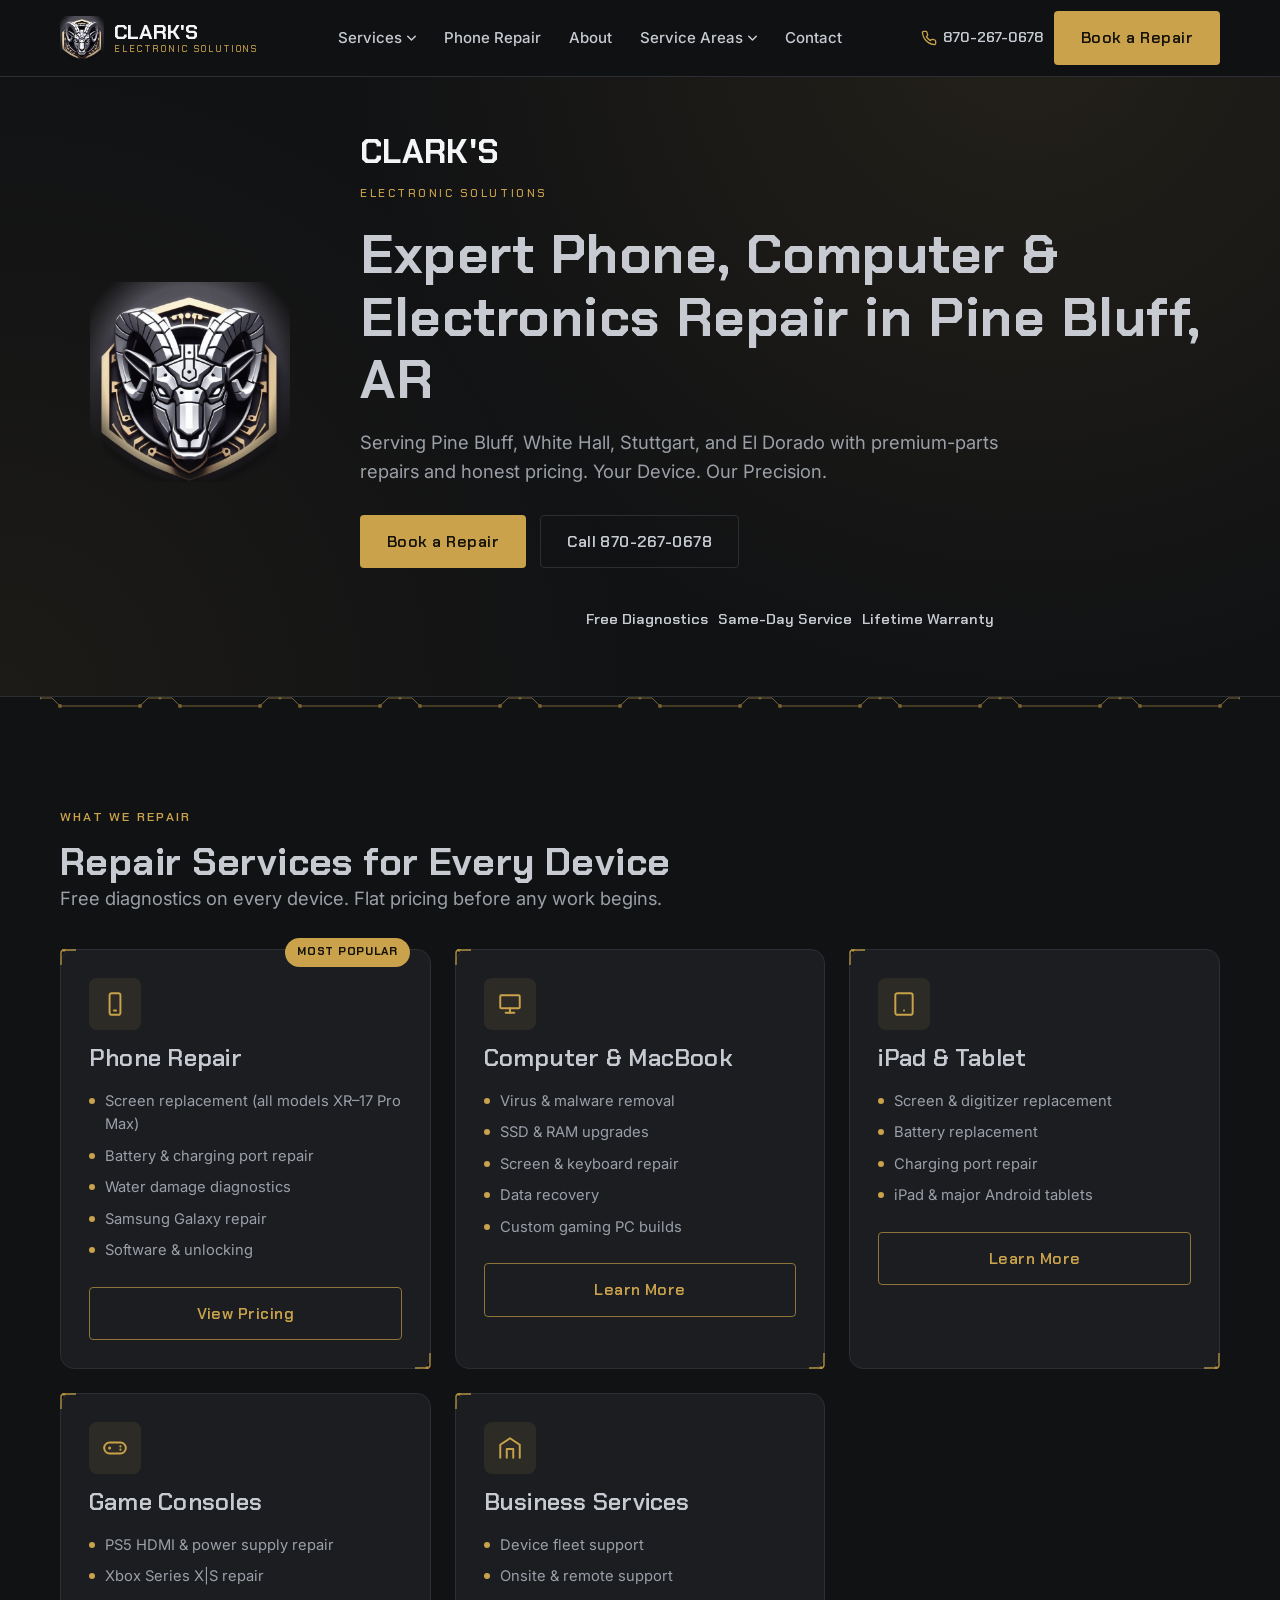
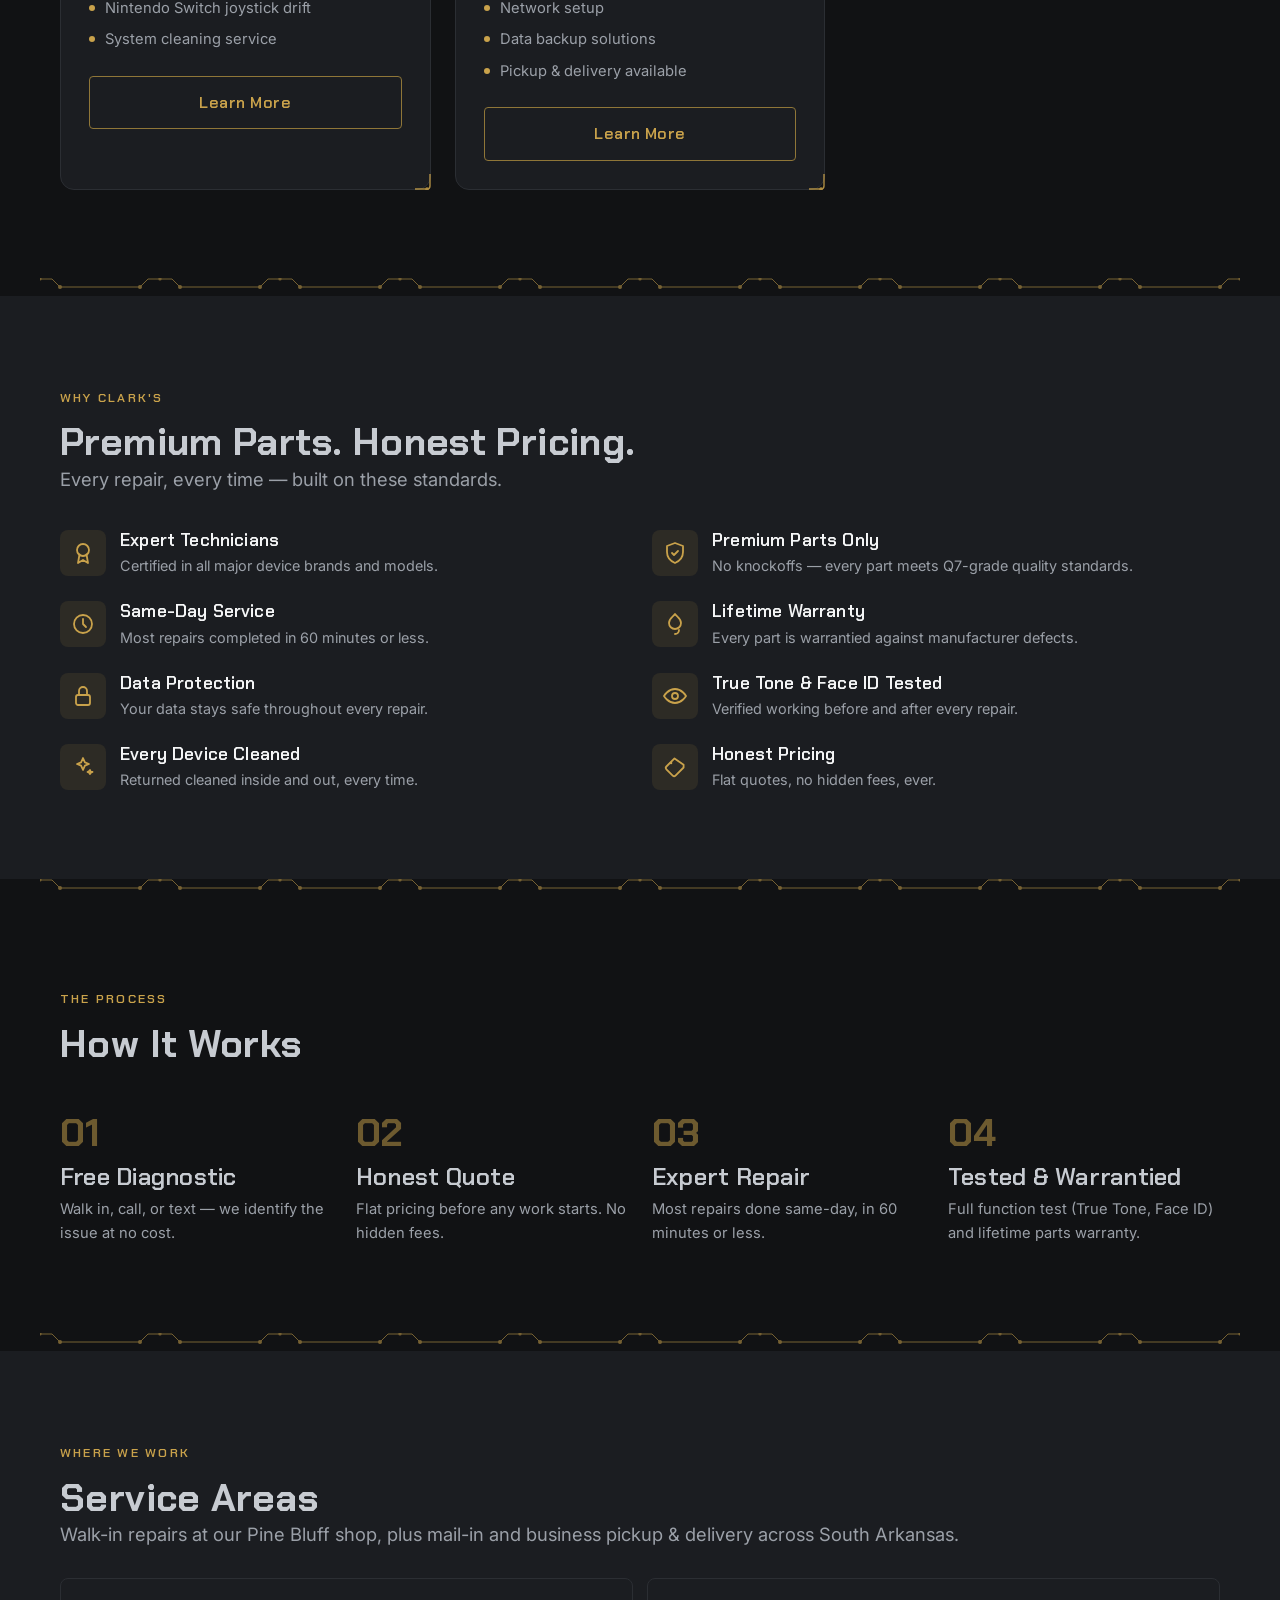
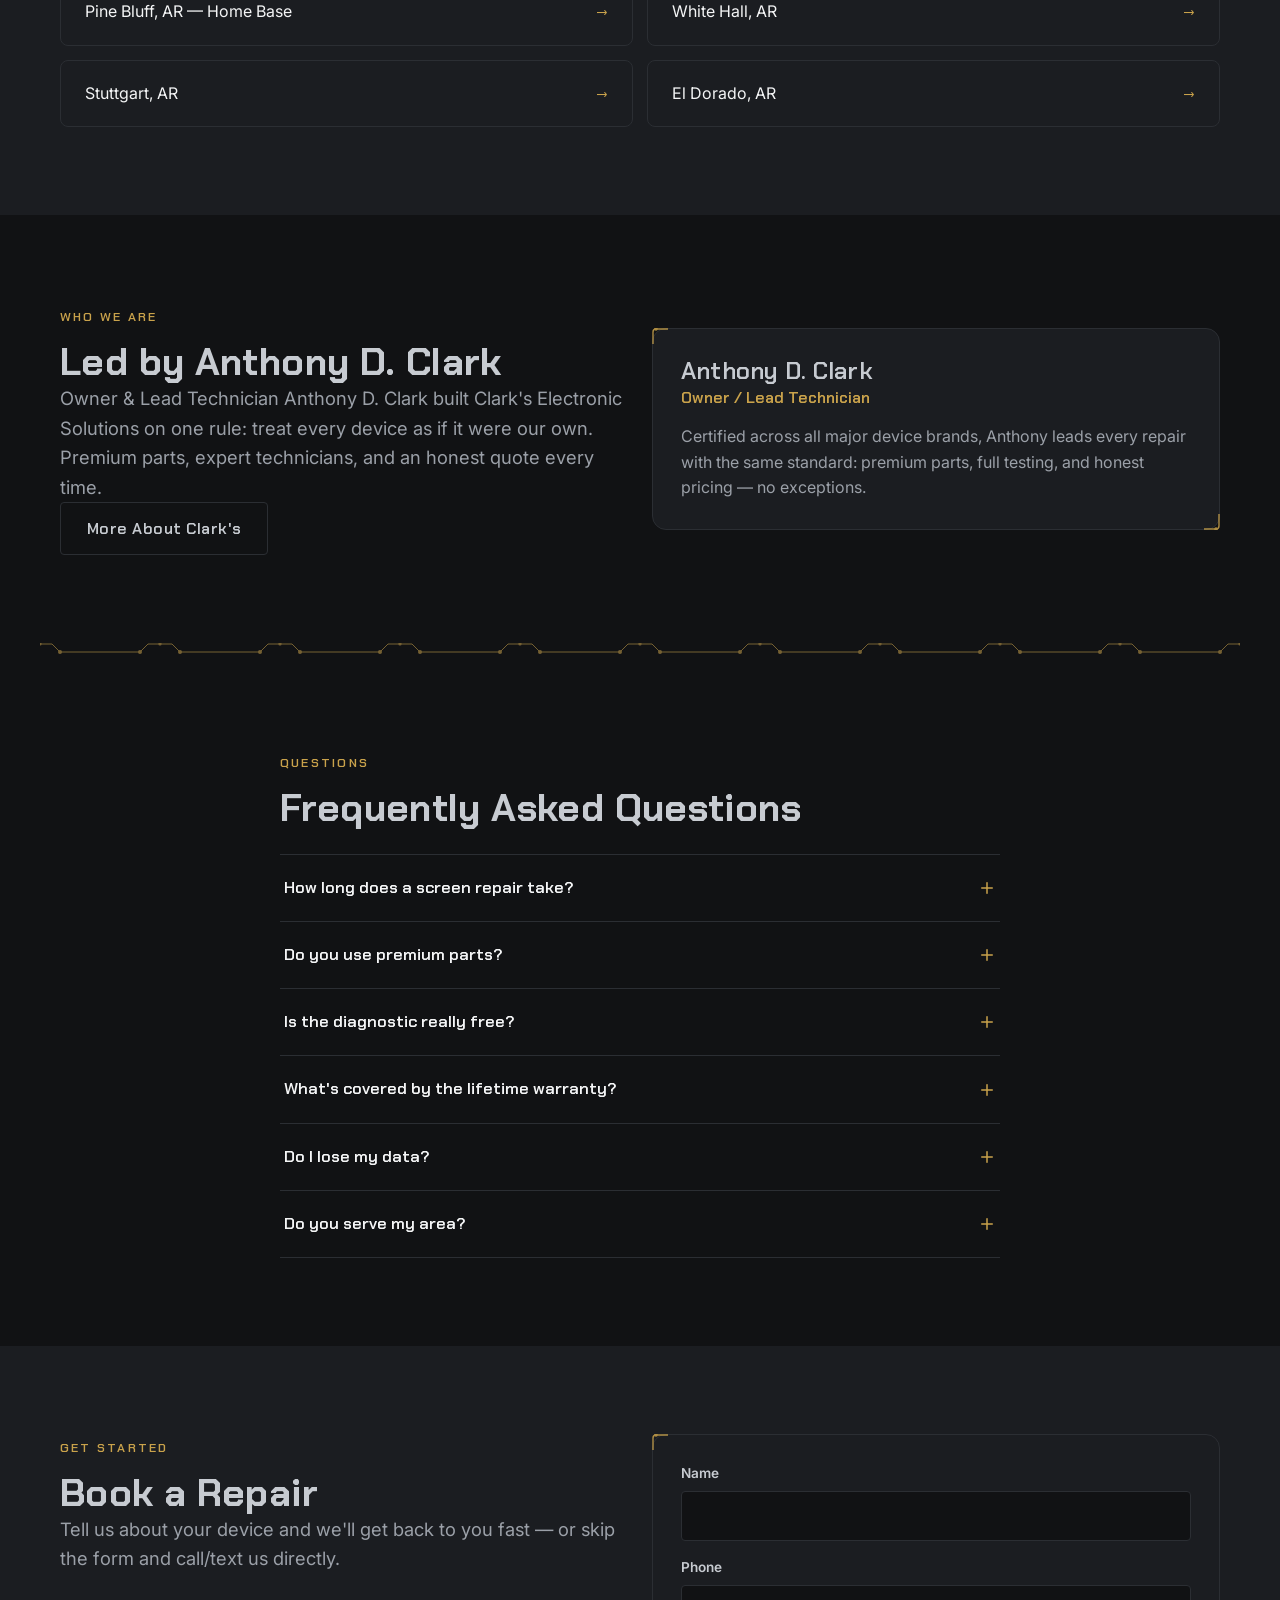
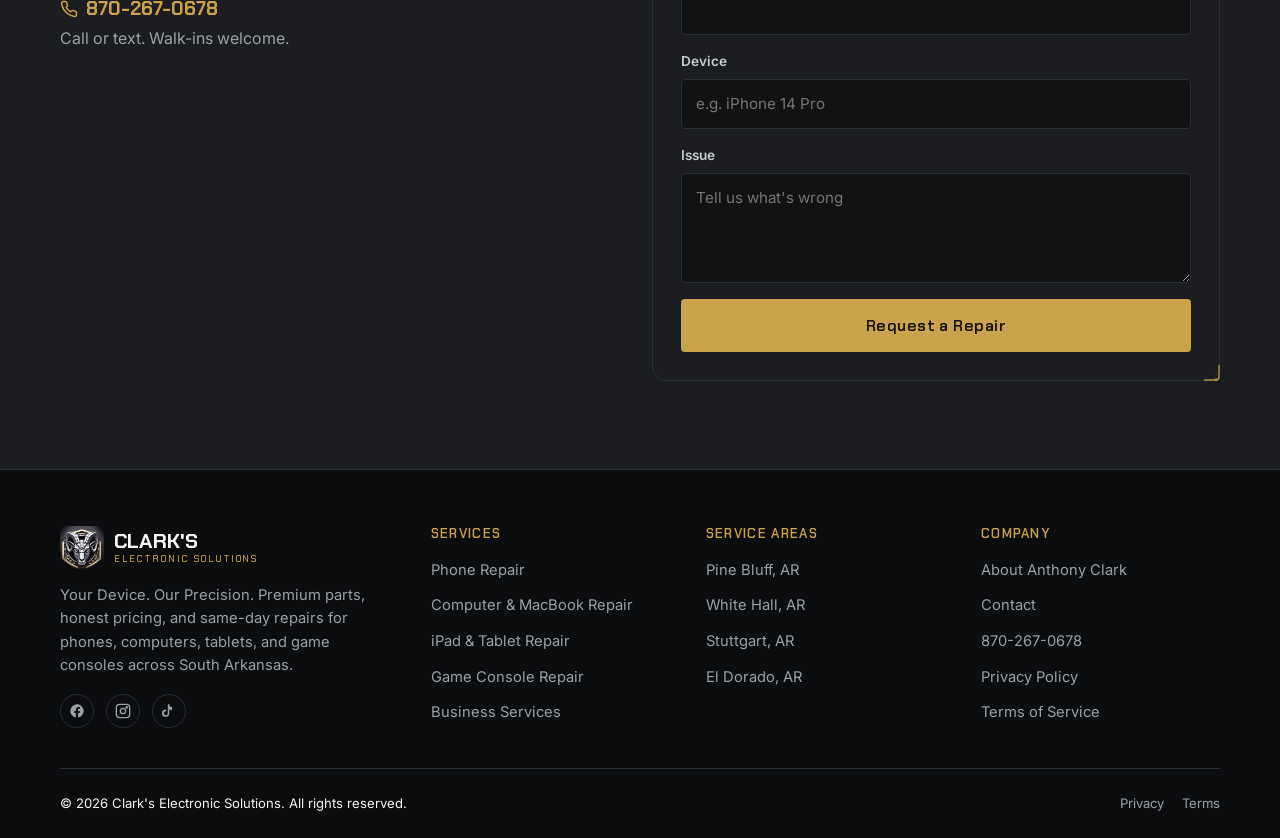
==== index.html @ 3342130b "Add files via upload initial deployment" ====
<!DOCTYPE html>
<html lang="en">
<head>
<meta charset="UTF-8">
<meta name="viewport" content="width=device-width, initial-scale=1.0">
<title>Phone, Computer & Electronics Repair in Pine Bluff, AR | Clark's Electronic Solutions</title>
<meta name="description" content="Expert phone, computer, tablet, and game console repair in Pine Bluff, AR. Free diagnostics, premium parts, lifetime warranty, most repairs done same-day. Call 870-267-0678.">
<link rel="canonical" href="https://clarkselectronicsolutions.com/">
<meta property="og:type" content="website">
<meta property="og:title" content="Phone, Computer & Electronics Repair in Pine Bluff, AR | Clark's Electronic Solutions">
<meta property="og:description" content="Free diagnostics, premium parts, lifetime warranty, most repairs done same-day. Serving Pine Bluff, White Hall, Stuttgart & El Dorado, AR.">
<meta property="og:url" content="https://clarkselectronicsolutions.com/">
<meta property="og:image" content="https://clarkselectronicsolutions.com/assets/img/clarks-emblem.jpg">
<meta property="og:site_name" content="Clark's Electronic Solutions">
<meta name="twitter:card" content="summary_large_image">
<link rel="preconnect" href="https://fonts.googleapis.com">
<link rel="preconnect" href="https://fonts.gstatic.com" crossorigin>
<link href="https://fonts.googleapis.com/css2?family=Chakra+Petch:wght@400;500;600;700&family=Inter:wght@400;500;600;700&display=swap" rel="stylesheet">
<link rel="stylesheet" href="styles.css">
<!-- TBD: Replace streetAddress and openingHours below with real values before launch -->
<script type="application/ld+json">
{
  "@context": "https://schema.org",
  "@type": "ElectronicsStore",
  "name": "Clark's Electronic Solutions",
  "image": "https://clarkselectronicsolutions.com/assets/img/clarks-emblem.jpg",
  "url": "https://clarkselectronicsolutions.com/",
  "telephone": "+18702670678",
  "priceRange": "$$",
  "address": {
    "@type": "PostalAddress",
    "streetAddress": "[ADDRESS TBD]",
    "addressLocality": "Pine Bluff",
    "addressRegion": "AR",
    "addressCountry": "US"
  },
  "openingHours": "[HOURS TBD]",
  "areaServed": [
    { "@type": "City", "name": "Pine Bluff, AR" },
    { "@type": "City", "name": "White Hall, AR" },
    { "@type": "City", "name": "Stuttgart, AR" },
    { "@type": "City", "name": "El Dorado, AR" }
  ],
  "founder": { "@type": "Person", "name": "Anthony D. Clark", "jobTitle": "Owner / Lead Technician" },
  "sameAs": [
    "https://facebook.com/ClarksElectronicSolutions",
    "https://instagram.com/ClarksElectronicSolutions",
    "https://tiktok.com/@ClarksElectronicSolutions"
  ]
}
</script>
</head>
<body>

<header class="site-header">
  <div class="header-inner">
    <a href="index.html" class="brand">
      <img src="assets/img/clarks-emblem.jpg" alt="" class="brand-emblem" width="44" height="44">
      <span class="brand-wordmark">
        <span class="brand-name">CLARK'S</span>
        <span class="brand-sub">Electronic Solutions</span>
      </span>
    </a>
    <nav class="primary-nav" aria-label="Primary">
      <ul>
        <li>
          <button class="nav-link" type="button" data-dropdown-toggle aria-expanded="false" aria-controls="dd-services">
            Services
            <svg class="nav-caret" viewBox="0 0 12 8" fill="none"><path d="M1 1L6 6L11 1" stroke="currentColor" stroke-width="2" stroke-linecap="round" stroke-linejoin="round"/></svg>
          </button>
          <div class="dropdown" id="dd-services">
            <a href="services/computer-repair.html">Computers, Laptops &amp; MacBooks</a>
            <a href="services/tablet-repair.html">iPad &amp; Tablet Repair</a>
            <a href="services/game-console-repair.html">Game Console Repair</a>
            <a href="services/business-services.html">Business &amp; Commercial Services</a>
          </div>
        </li>
        <li><a href="phone-repair.html" class="nav-link">Phone Repair</a></li>
        <li><a href="about.html" class="nav-link">About</a></li>
        <li>
          <button class="nav-link" type="button" data-dropdown-toggle aria-expanded="false" aria-controls="dd-areas">
            Service Areas
            <svg class="nav-caret" viewBox="0 0 12 8" fill="none"><path d="M1 1L6 6L11 1" stroke="currentColor" stroke-width="2" stroke-linecap="round" stroke-linejoin="round"/></svg>
          </button>
          <div class="dropdown" id="dd-areas">
            <a href="areas/pine-bluff-ar.html">Pine Bluff, AR</a>
            <a href="areas/white-hall-ar.html">White Hall, AR</a>
            <a href="areas/stuttgart-ar.html">Stuttgart, AR</a>
            <a href="areas/el-dorado-ar.html">El Dorado, AR</a>
          </div>
        </li>
        <li><a href="contact.html" class="nav-link">Contact</a></li>
      </ul>
    </nav>
    <div class="header-actions">
      <a href="tel:8702670678" class="header-call">
        <svg viewBox="0 0 24 24" fill="none" stroke="currentColor" stroke-width="2" stroke-linecap="round" stroke-linejoin="round"><path d="M22 16.92v3a2 2 0 0 1-2.18 2 19.79 19.79 0 0 1-8.63-3.07 19.5 19.5 0 0 1-6-6 19.79 19.79 0 0 1-3.07-8.67A2 2 0 0 1 4.11 2h3a2 2 0 0 1 2 1.72c.127.96.361 1.903.7 2.81a2 2 0 0 1-.45 2.11L8.09 9.91a16 16 0 0 0 6 6l1.27-1.27a2 2 0 0 1 2.11-.45c.907.339 1.85.573 2.81.7A2 2 0 0 1 22 16.92z"/></svg>
        870-267-0678
      </a>
      <a href="tel:8702670678" class="header-call-mobile" aria-label="Call 870-267-0678">
        <svg viewBox="0 0 24 24" fill="none" stroke="currentColor" stroke-width="2" stroke-linecap="round" stroke-linejoin="round"><path d="M22 16.92v3a2 2 0 0 1-2.18 2 19.79 19.79 0 0 1-8.63-3.07 19.5 19.5 0 0 1-6-6 19.79 19.79 0 0 1-3.07-8.67A2 2 0 0 1 4.11 2h3a2 2 0 0 1 2 1.72c.127.96.361 1.903.7 2.81a2 2 0 0 1-.45 2.11L8.09 9.91a16 16 0 0 0 6 6l1.27-1.27a2 2 0 0 1 2.11-.45c.907.339 1.85.573 2.81.7A2 2 0 0 1 22 16.92z"/></svg>
      </a>
      <a href="contact.html" class="btn btn-gold">Book a Repair</a>
      <button class="nav-toggle" type="button" data-nav-toggle aria-expanded="false" aria-label="Toggle menu" aria-controls="mobile-nav">
        <span></span><span></span><span></span>
      </button>
    </div>
  </div>
  <div class="mobile-nav" data-mobile-nav id="mobile-nav">
    <div class="mnav-group">
      <button class="mobile-nav-link" type="button" data-mnav-toggle aria-expanded="false" aria-controls="mnav-services">
        Services
        <svg class="mnav-caret" viewBox="0 0 12 8" fill="none"><path d="M1 1L6 6L11 1" stroke="currentColor" stroke-width="2" stroke-linecap="round" stroke-linejoin="round"/></svg>
      </button>
      <div class="mobile-submenu" id="mnav-services">
        <a href="services/computer-repair.html">Computers, Laptops &amp; MacBooks</a>
        <a href="services/tablet-repair.html">iPad &amp; Tablet Repair</a>
        <a href="services/game-console-repair.html">Game Console Repair</a>
        <a href="services/business-services.html">Business &amp; Commercial Services</a>
      </div>
    </div>
    <div class="mnav-group"><a href="phone-repair.html" class="mobile-nav-link">Phone Repair</a></div>
    <div class="mnav-group"><a href="about.html" class="mobile-nav-link">About</a></div>
    <div class="mnav-group">
      <button class="mobile-nav-link" type="button" data-mnav-toggle aria-expanded="false" aria-controls="mnav-areas">
        Service Areas
        <svg class="mnav-caret" viewBox="0 0 12 8" fill="none"><path d="M1 1L6 6L11 1" stroke="currentColor" stroke-width="2" stroke-linecap="round" stroke-linejoin="round"/></svg>
      </button>
      <div class="mobile-submenu" id="mnav-areas">
        <a href="areas/pine-bluff-ar.html">Pine Bluff, AR</a>
        <a href="areas/white-hall-ar.html">White Hall, AR</a>
        <a href="areas/stuttgart-ar.html">Stuttgart, AR</a>
        <a href="areas/el-dorado-ar.html">El Dorado, AR</a>
      </div>
    </div>
    <div class="mnav-group"><a href="contact.html" class="mobile-nav-link">Contact</a></div>
    <a href="contact.html" class="btn btn-gold btn-block">Book a Repair</a>
  </div>
</header>

<main>

  <!-- HERO -->
  <section class="hero">
    <div class="container hero-grid">
      <div class="hero-emblem-wrap">
        <img src="assets/img/clarks-emblem.jpg" alt="Clark's Electronic Solutions ram emblem" class="hero-emblem" width="200" height="200">
      </div>
      <div>
        <div class="hero-wordmark">
          <span class="brand-name">CLARK'S</span><br>
          <span class="brand-sub">Electronic Solutions</span>
        </div>
        <h1>Expert Phone, Computer &amp; Electronics Repair in Pine Bluff, AR</h1>
        <p class="lede">Serving Pine Bluff, White Hall, Stuttgart, and El Dorado with premium-parts repairs and honest pricing. Your Device. Our Precision.</p>
        <div class="btn-row">
          <a href="contact.html" class="btn btn-gold">Book a Repair</a>
          <a href="tel:8702670678" class="btn btn-outline">Call 870-267-0678</a>
        </div>
        <ul class="trust-strip">
          <li>Free Diagnostics</li>
          <li>Same-Day Service</li>
          <li>Lifetime Warranty</li>
        </ul>
      </div>
    </div>
  </section>

  <div class="circuit-rule" role="presentation"></div>

  <!-- SERVICES GRID -->
  <section>
    <div class="container">
      <span class="eyebrow">What We Repair</span>
      <h2>Repair Services for Every Device</h2>
      <p class="lede" style="margin-bottom:36px;">Free diagnostics on every device. Flat pricing before any work begins.</p>
      <div class="grid cols-3">
        <div class="card service-card corner-accent">
          <span class="badge-pop">Most Popular</span>
          <div class="icon-wrap">
            <svg viewBox="0 0 24 24" fill="none" stroke="currentColor" stroke-width="1.8" stroke-linecap="round" stroke-linejoin="round"><rect x="7" y="2" width="10" height="20" rx="2"/><line x1="11" y1="18" x2="13" y2="18"/></svg>
          </div>
          <h3>Phone Repair</h3>
          <ul>
            <li>Screen replacement (all models XR&ndash;17 Pro Max)</li>
            <li>Battery &amp; charging port repair</li>
            <li>Water damage diagnostics</li>
            <li>Samsung Galaxy repair</li>
            <li>Software &amp; unlocking</li>
          </ul>
          <a href="phone-repair.html" class="btn btn-ghost-gold btn-block">View Pricing</a>
        </div>
        <div class="card service-card corner-accent">
          <div class="icon-wrap">
            <svg viewBox="0 0 24 24" fill="none" stroke="currentColor" stroke-width="1.8" stroke-linecap="round" stroke-linejoin="round"><rect x="3" y="4" width="18" height="12" rx="1"/><line x1="8" y1="20" x2="16" y2="20"/><line x1="12" y1="16" x2="12" y2="20"/></svg>
          </div>
          <h3>Computer &amp; MacBook</h3>
          <ul>
            <li>Virus &amp; malware removal</li>
            <li>SSD &amp; RAM upgrades</li>
            <li>Screen &amp; keyboard repair</li>
            <li>Data recovery</li>
            <li>Custom gaming PC builds</li>
          </ul>
          <a href="services/computer-repair.html" class="btn btn-ghost-gold btn-block">Learn More</a>
        </div>
        <div class="card service-card corner-accent">
          <div class="icon-wrap">
            <svg viewBox="0 0 24 24" fill="none" stroke="currentColor" stroke-width="1.8" stroke-linecap="round" stroke-linejoin="round"><rect x="4" y="2" width="16" height="20" rx="2"/><line x1="12" y1="18" x2="12.01" y2="18"/></svg>
          </div>
          <h3>iPad &amp; Tablet</h3>
          <ul>
            <li>Screen &amp; digitizer replacement</li>
            <li>Battery replacement</li>
            <li>Charging port repair</li>
            <li>iPad &amp; major Android tablets</li>
          </ul>
          <a href="services/tablet-repair.html" class="btn btn-ghost-gold btn-block">Learn More</a>
        </div>
        <div class="card service-card corner-accent">
          <div class="icon-wrap">
            <svg viewBox="0 0 24 24" fill="none" stroke="currentColor" stroke-width="1.8" stroke-linecap="round" stroke-linejoin="round"><rect x="2" y="7" width="20" height="10" rx="5"/><circle cx="7" cy="12" r="1.4" fill="currentColor" stroke="none"/><circle cx="17" cy="10.5" r="1" fill="currentColor" stroke="none"/><circle cx="17" cy="13.5" r="1" fill="currentColor" stroke="none"/></svg>
          </div>
          <h3>Game Consoles</h3>
          <ul>
            <li>PS5 HDMI &amp; power supply repair</li>
            <li>Xbox Series X|S repair</li>
            <li>Nintendo Switch joystick drift</li>
            <li>System cleaning service</li>
          </ul>
          <a href="services/game-console-repair.html" class="btn btn-ghost-gold btn-block">Learn More</a>
        </div>
        <div class="card service-card corner-accent">
          <div class="icon-wrap">
            <svg viewBox="0 0 24 24" fill="none" stroke="currentColor" stroke-width="1.8" stroke-linecap="round" stroke-linejoin="round"><path d="M3 21V9l9-6 9 6v12"/><path d="M9 21v-8h6v8"/></svg>
          </div>
          <h3>Business Services</h3>
          <ul>
            <li>Device fleet support</li>
            <li>Onsite &amp; remote support</li>
            <li>Network setup</li>
            <li>Data backup solutions</li>
            <li>Pickup &amp; delivery available</li>
          </ul>
          <a href="services/business-services.html" class="btn btn-ghost-gold btn-block">Learn More</a>
        </div>
      </div>
    </div>
  </section>

  <div class="circuit-rule" role="presentation"></div>

  <!-- WHY CHOOSE US -->
  <section class="alt-bg">
    <div class="container">
      <span class="eyebrow">Why Clark's</span>
      <h2>Premium Parts. Honest Pricing.</h2>
      <p class="lede" style="margin-bottom:36px;">Every repair, every time &mdash; built on these standards.</p>
      <div class="grid cols-2">
        <div class="feature">
          <div class="icon-wrap"><svg viewBox="0 0 24 24" fill="none" stroke="currentColor" stroke-width="1.8" stroke-linecap="round" stroke-linejoin="round"><path d="M12 15a6 6 0 1 0 0-12 6 6 0 0 0 0 12z"/><path d="M8.5 13.5 7 22l5-3 5 3-1.5-8.5"/></svg></div>
          <div>
            <h4>Expert Technicians</h4>
            <p>Certified in all major device brands and models.</p>
          </div>
        </div>
        <div class="feature">
          <div class="icon-wrap"><svg viewBox="0 0 24 24" fill="none" stroke="currentColor" stroke-width="1.8" stroke-linecap="round" stroke-linejoin="round"><path d="M12 2 4 5v6c0 5 3.4 9 8 11 4.6-2 8-6 8-11V5l-8-3z"/><path d="m9 12 2 2 4-4"/></svg></div>
          <div>
            <h4>Premium Parts Only</h4>
            <p>No knockoffs &mdash; every part meets Q7-grade quality standards.</p>
          </div>
        </div>
        <div class="feature">
          <div class="icon-wrap"><svg viewBox="0 0 24 24" fill="none" stroke="currentColor" stroke-width="1.8" stroke-linecap="round" stroke-linejoin="round"><circle cx="12" cy="12" r="9"/><path d="M12 7v5l3 3"/></svg></div>
          <div>
            <h4>Same-Day Service</h4>
            <p>Most repairs completed in 60 minutes or less.</p>
          </div>
        </div>
        <div class="feature">
          <div class="icon-wrap"><svg viewBox="0 0 24 24" fill="none" stroke="currentColor" stroke-width="1.8" stroke-linecap="round" stroke-linejoin="round"><path d="M12 2c-2 3-6 4-6 9a6 6 0 0 0 12 0c0-5-4-6-6-9z"/><path d="M12 22a4 4 0 0 0 4-4"/></svg></div>
          <div>
            <h4>Lifetime Warranty</h4>
            <p>Every part is warrantied against manufacturer defects.</p>
          </div>
        </div>
        <div class="feature">
          <div class="icon-wrap"><svg viewBox="0 0 24 24" fill="none" stroke="currentColor" stroke-width="1.8" stroke-linecap="round" stroke-linejoin="round"><rect x="5" y="11" width="14" height="10" rx="2"/><path d="M8 11V7a4 4 0 0 1 8 0v4"/></svg></div>
          <div>
            <h4>Data Protection</h4>
            <p>Your data stays safe throughout every repair.</p>
          </div>
        </div>
        <div class="feature">
          <div class="icon-wrap"><svg viewBox="0 0 24 24" fill="none" stroke="currentColor" stroke-width="1.8" stroke-linecap="round" stroke-linejoin="round"><path d="M1 12s4-7 11-7 11 7 11 7-4 7-11 7-11-7-11-7z"/><circle cx="12" cy="12" r="3"/></svg></div>
          <div>
            <h4>True Tone &amp; Face ID Tested</h4>
            <p>Verified working before and after every repair.</p>
          </div>
        </div>
        <div class="feature">
          <div class="icon-wrap"><svg viewBox="0 0 24 24" fill="none" stroke="currentColor" stroke-width="1.8" stroke-linecap="round" stroke-linejoin="round"><path d="m12 3 1.9 4.3L18 9l-4.1 1.7L12 15l-1.9-4.3L6 9l4.1-1.7z"/><path d="M19 15l.8 1.8L21.5 17l-1.7.8L19 19l-.8-1.2-1.7-.8 1.7-1z"/></svg></div>
          <div>
            <h4>Every Device Cleaned</h4>
            <p>Returned cleaned inside and out, every time.</p>
          </div>
        </div>
        <div class="feature">
          <div class="icon-wrap"><svg viewBox="0 0 24 24" fill="none" stroke="currentColor" stroke-width="1.8" stroke-linecap="round" stroke-linejoin="round"><path d="M20.6 12.5 12.5 20.6a2 2 0 0 1-2.8 0l-6.3-6.3a2 2 0 0 1 0-2.8L11.5 3.4 20.6 9.7z"/><circle cx="8" cy="8" r="1.3" fill="currentColor" stroke="none"/></svg></div>
          <div>
            <h4>Honest Pricing</h4>
            <p>Flat quotes, no hidden fees, ever.</p>
          </div>
        </div>
      </div>
    </div>
  </section>

  <div class="circuit-rule" role="presentation"></div>

  <!-- HOW IT WORKS -->
  <section>
    <div class="container">
      <span class="eyebrow">The Process</span>
      <h2>How It Works</h2>
      <div class="steps" style="margin-top:36px;">
        <div class="step">
          <div class="step-num">01</div>
          <h3>Free Diagnostic</h3>
          <p>Walk in, call, or text &mdash; we identify the issue at no cost.</p>
        </div>
        <div class="step">
          <div class="step-num">02</div>
          <h3>Honest Quote</h3>
          <p>Flat pricing before any work starts. No hidden fees.</p>
        </div>
        <div class="step">
          <div class="step-num">03</div>
          <h3>Expert Repair</h3>
          <p>Most repairs done same-day, in 60 minutes or less.</p>
        </div>
        <div class="step">
          <div class="step-num">04</div>
          <h3>Tested &amp; Warrantied</h3>
          <p>Full function test (True Tone, Face ID) and lifetime parts warranty.</p>
        </div>
      </div>
    </div>
  </section>

  <div class="circuit-rule" role="presentation"></div>

  <!-- SERVICE AREAS -->
  <section class="alt-bg">
    <div class="container">
      <span class="eyebrow">Where We Work</span>
      <h2>Service Areas</h2>
      <p class="lede" style="margin-bottom:28px;">Walk-in repairs at our Pine Bluff shop, plus mail-in and business pickup &amp; delivery across South Arkansas.</p>
      <div class="area-list">
        <a href="areas/pine-bluff-ar.html" class="area-link-card"><span>Pine Bluff, AR &mdash; Home Base</span> <span class="arrow">&rarr;</span></a>
        <a href="areas/white-hall-ar.html" class="area-link-card"><span>White Hall, AR</span> <span class="arrow">&rarr;</span></a>
        <a href="areas/stuttgart-ar.html" class="area-link-card"><span>Stuttgart, AR</span> <span class="arrow">&rarr;</span></a>
        <a href="areas/el-dorado-ar.html" class="area-link-card"><span>El Dorado, AR</span> <span class="arrow">&rarr;</span></a>
      </div>
    </div>
  </section>

  <!-- ABOUT TEASER -->
  <section>
    <div class="container grid cols-2" style="align-items:center;">
      <div>
        <span class="eyebrow">Who We Are</span>
        <h2>Led by Anthony D. Clark</h2>
        <p class="lede">Owner &amp; Lead Technician Anthony D. Clark built Clark's Electronic Solutions on one rule: treat every device as if it were our own. Premium parts, expert technicians, and an honest quote every time.</p>
        <a href="about.html" class="btn btn-outline">More About Clark's</a>
      </div>
      <div class="card corner-accent">
        <h3>Anthony D. Clark</h3>
        <p class="text-gold" style="font-family:var(--font-display); font-weight:600; margin-bottom:14px;">Owner / Lead Technician</p>
        <p class="text-muted">Certified across all major device brands, Anthony leads every repair with the same standard: premium parts, full testing, and honest pricing &mdash; no exceptions.</p>
      </div>
    </div>
  </section>

  <div class="circuit-rule" role="presentation"></div>

  <!-- FAQ -->
  <section>
    <div class="container max-w-content">
      <span class="eyebrow">Questions</span>
      <h2 style="margin-bottom:24px;">Frequently Asked Questions</h2>
      <div class="faq-list">
        <div class="faq-item">
          <button class="faq-question" aria-expanded="false" aria-controls="faq-a1">
            How long does a screen repair take?
            <svg class="faq-icon" viewBox="0 0 24 24" fill="none" stroke="currentColor" stroke-width="2" stroke-linecap="round"><line x1="12" y1="5" x2="12" y2="19"/><line x1="5" y1="12" x2="19" y2="12"/></svg>
          </button>
          <div class="faq-answer" id="faq-a1"><p>Most screen repairs are completed same-day, often in 60 minutes or less, once your device is in hand.</p></div>
        </div>
        <div class="faq-item">
          <button class="faq-question" aria-expanded="false" aria-controls="faq-a2">
            Do you use premium parts?
            <svg class="faq-icon" viewBox="0 0 24 24" fill="none" stroke="currentColor" stroke-width="2" stroke-linecap="round"><line x1="12" y1="5" x2="12" y2="19"/><line x1="5" y1="12" x2="19" y2="12"/></svg>
          </button>
          <div class="faq-answer" id="faq-a2"><p>Yes. We only install premium, Q7-grade parts &mdash; never knockoffs &mdash; and every part carries a lifetime warranty against manufacturer defects.</p></div>
        </div>
        <div class="faq-item">
          <button class="faq-question" aria-expanded="false" aria-controls="faq-a3">
            Is the diagnostic really free?
            <svg class="faq-icon" viewBox="0 0 24 24" fill="none" stroke="currentColor" stroke-width="2" stroke-linecap="round"><line x1="12" y1="5" x2="12" y2="19"/><line x1="5" y1="12" x2="19" y2="12"/></svg>
          </button>
          <div class="faq-answer" id="faq-a3"><p>Yes, every diagnostic is free with no obligation. We give you a flat quote before any work begins.</p></div>
        </div>
        <div class="faq-item">
          <button class="faq-question" aria-expanded="false" aria-controls="faq-a4">
            What's covered by the lifetime warranty?
            <svg class="faq-icon" viewBox="0 0 24 24" fill="none" stroke="currentColor" stroke-width="2" stroke-linecap="round"><line x1="12" y1="5" x2="12" y2="19"/><line x1="5" y1="12" x2="19" y2="12"/></svg>
          </button>
          <div class="faq-answer" id="faq-a4"><p>All parts we install are covered for life against manufacturer defects.</p></div>
        </div>
        <div class="faq-item">
          <button class="faq-question" aria-expanded="false" aria-controls="faq-a5">
            Do I lose my data?
            <svg class="faq-icon" viewBox="0 0 24 24" fill="none" stroke="currentColor" stroke-width="2" stroke-linecap="round"><line x1="12" y1="5" x2="12" y2="19"/><line x1="5" y1="12" x2="19" y2="12"/></svg>
          </button>
          <div class="faq-answer" id="faq-a5"><p>No. We protect your data throughout the entire repair process, on every device we service.</p></div>
        </div>
        <div class="faq-item">
          <button class="faq-question" aria-expanded="false" aria-controls="faq-a6">
            Do you serve my area?
            <svg class="faq-icon" viewBox="0 0 24 24" fill="none" stroke="currentColor" stroke-width="2" stroke-linecap="round"><line x1="12" y1="5" x2="12" y2="19"/><line x1="5" y1="12" x2="19" y2="12"/></svg>
          </button>
          <div class="faq-answer" id="faq-a6"><p>We serve Pine Bluff (walk-in shop), White Hall, Stuttgart, and El Dorado, AR with mail-in and business pickup &amp; delivery options.</p></div>
        </div>
      </div>
    </div>
  </section>

  <!-- CONTACT / BOOKING -->
  <section class="alt-bg" id="book">
    <div class="container">
      <div class="grid cols-2">
        <div>
          <span class="eyebrow">Get Started</span>
          <h2>Book a Repair</h2>
          <p class="lede">Tell us about your device and we'll get back to you fast &mdash; or skip the form and call/text us directly.</p>
          <p style="margin-top:20px;">
            <a href="tel:8702670678" class="call-link link-gold" style="font-family:var(--font-display); font-weight:700; font-size:1.2rem;">
              <svg viewBox="0 0 24 24" fill="none" stroke="currentColor" stroke-width="2" stroke-linecap="round" stroke-linejoin="round"><path d="M22 16.92v3a2 2 0 0 1-2.18 2 19.79 19.79 0 0 1-8.63-3.07 19.5 19.5 0 0 1-6-6 19.79 19.79 0 0 1-3.07-8.67A2 2 0 0 1 4.11 2h3a2 2 0 0 1 2 1.72c.127.96.361 1.903.7 2.81a2 2 0 0 1-.45 2.11L8.09 9.91a16 16 0 0 0 6 6l1.27-1.27a2 2 0 0 1 2.11-.45c.907.339 1.85.573 2.81.7A2 2 0 0 1 22 16.92z"/></svg>
              870-267-0678
            </a>
          </p>
          <p class="text-muted">Call or text. Walk-ins welcome.</p>
        </div>
        <div class="card corner-accent">
          <!-- TBD: Replace form action with your live Formspree endpoint, e.g. https://formspree.io/f/yourFormId -->
          <form action="https://formspree.io/f/YOUR_FORM_ID" method="POST" class="form-grid">
            <div class="form-field">
              <label for="name">Name</label>
              <input type="text" id="name" name="name" required>
            </div>
            <div class="form-field">
              <label for="phone">Phone</label>
              <input type="tel" id="phone" name="phone" required>
            </div>
            <div class="form-field">
              <label for="device">Device</label>
              <input type="text" id="device" name="device" placeholder="e.g. iPhone 14 Pro" required>
            </div>
            <div class="form-field">
              <label for="issue">Issue</label>
              <textarea id="issue" name="issue" placeholder="Tell us what's wrong" required></textarea>
            </div>
            <button type="submit" class="btn btn-gold btn-block">Request a Repair</button>
          </form>
        </div>
      </div>
    </div>
  </section>

</main>

<footer class="site-footer">
  <div class="container">
    <div class="footer-grid">
      <div class="footer-brand">
        <a href="index.html" class="brand">
          <img src="assets/img/clarks-emblem.jpg" alt="" class="brand-emblem" width="44" height="44">
          <span class="brand-wordmark">
            <span class="brand-name">CLARK'S</span>
            <span class="brand-sub">Electronic Solutions</span>
          </span>
        </a>
        <p>Your Device. Our Precision. Premium parts, honest pricing, and same-day repairs for phones, computers, tablets, and game consoles across South Arkansas.</p>
        <div class="footer-social">
          <a href="https://facebook.com/ClarksElectronicSolutions" aria-label="Facebook" target="_blank" rel="noopener"><svg viewBox="0 0 24 24" fill="currentColor"><path d="M22 12a10 10 0 1 0-11.6 9.9v-7H7.9V12h2.5V9.8c0-2.5 1.5-3.9 3.8-3.9 1.1 0 2.2.2 2.2.2v2.5h-1.3c-1.2 0-1.6.8-1.6 1.6V12h2.8l-.4 2.9h-2.4v7A10 10 0 0 0 22 12z"/></svg></a>
          <a href="https://instagram.com/ClarksElectronicSolutions" aria-label="Instagram" target="_blank" rel="noopener"><svg viewBox="0 0 24 24" fill="none" stroke="currentColor" stroke-width="2"><rect x="2" y="2" width="20" height="20" rx="5"/><circle cx="12" cy="12" r="4"/><circle cx="17.5" cy="6.5" r="1"/></svg></a>
          <a href="https://tiktok.com/@ClarksElectronicSolutions" aria-label="TikTok" target="_blank" rel="noopener"><svg viewBox="0 0 24 24" fill="currentColor"><path d="M16.6 5.82a4.28 4.28 0 0 1-3.87-1.83V2h-2.5v13.4a2.94 2.94 0 1 1-2.36-2.88v-2.55A5.44 5.44 0 0 0 6.94 9.9a5.44 5.44 0 1 0 5.44 5.44V9.4a6.78 6.78 0 0 0 4.22 1.47V8.36a4.3 4.3 0 0 1 0-.02z"/></svg></a>
        </div>
      </div>
      <div class="footer-col">
        <h5>Services</h5>
        <ul>
          <li><a href="phone-repair.html">Phone Repair</a></li>
          <li><a href="services/computer-repair.html">Computer &amp; MacBook Repair</a></li>
          <li><a href="services/tablet-repair.html">iPad &amp; Tablet Repair</a></li>
          <li><a href="services/game-console-repair.html">Game Console Repair</a></li>
          <li><a href="services/business-services.html">Business Services</a></li>
        </ul>
      </div>
      <div class="footer-col">
        <h5>Service Areas</h5>
        <ul>
          <li><a href="areas/pine-bluff-ar.html">Pine Bluff, AR</a></li>
          <li><a href="areas/white-hall-ar.html">White Hall, AR</a></li>
          <li><a href="areas/stuttgart-ar.html">Stuttgart, AR</a></li>
          <li><a href="areas/el-dorado-ar.html">El Dorado, AR</a></li>
        </ul>
      </div>
      <div class="footer-col">
        <h5>Company</h5>
        <ul>
          <li><a href="about.html">About Anthony Clark</a></li>
          <li><a href="contact.html">Contact</a></li>
          <li><a href="tel:8702670678">870-267-0678</a></li>
          <li><a href="privacy.html">Privacy Policy</a></li>
          <li><a href="terms.html">Terms of Service</a></li>
        </ul>
      </div>
    </div>
    <div class="footer-bottom">
      <p>&copy; 2026 Clark's Electronic Solutions. All rights reserved.</p>
      <div class="footer-legal">
        <a href="privacy.html">Privacy</a>
        <a href="terms.html">Terms</a>
      </div>
    </div>
  </div>
</footer>
<script src="main.js"></script>
</body>
</html>
---- styles.css ----
/* ==========================================================================
   Clark's Electronic Solutions — Shared Design System
   Pure CSS, no framework. Dark, premium, circuit-trace accented.
   ========================================================================== */

/* ---- Reset ---- */
*, *::before, *::after { box-sizing: border-box; }
html, body, h1, h2, h3, h4, h5, h6, p, ul, ol, dl, figure, blockquote { margin: 0; }
ul, ol { padding: 0; list-style: none; }
img { max-width: 100%; display: block; }
a { color: inherit; text-decoration: none; }
button { font: inherit; color: inherit; background: none; border: none; cursor: pointer; }
input, textarea, select { font: inherit; color: inherit; }
:focus-visible { outline: 2px solid var(--gold); outline-offset: 2px; }

/* ---- Design Tokens ---- */
:root {
  --bg: #111214;
  --panel: #1B1D21;
  --panel-raised: #202226;
  --silver: #C7CBD1;
  --gold: #C9A24B;
  --gold-bright: #E0BC6B;
  --gold-dim: #8f7638;
  --white: #F4F5F6;
  --text-muted: #9BA0A8;
  --border: #2B2E33;
  --success: #6FBF8B;
  --radius-sm: 4px;
  --radius-md: 8px;
  --radius-lg: 14px;
  --container-w: 1200px;
  --font-display: "Chakra Petch", "Rajdhani", sans-serif;
  --font-body: "Inter", -apple-system, BlinkMacSystemFont, "Segoe UI", sans-serif;
  --header-h: 76px;
  --shadow-card: 0 4px 24px rgba(0,0,0,0.35);
}

/* ---- Base ---- */
body {
  background: var(--bg);
  color: var(--white);
  font-family: var(--font-body);
  font-size: 16px;
  line-height: 1.6;
  -webkit-font-smoothing: antialiased;
}

h1, h2, h3, h4, h5 {
  font-family: var(--font-display);
  color: var(--silver);
  font-weight: 600;
  line-height: 1.15;
  letter-spacing: 0.01em;
}
h1 { font-size: clamp(2rem, 4.5vw, 3.4rem); font-weight: 700; }
h2 { font-size: clamp(1.6rem, 3vw, 2.4rem); font-weight: 700; }
h3 { font-size: clamp(1.2rem, 2vw, 1.5rem); }
h4 { font-size: 1.1rem; }

p { color: var(--white); }
p.lede { font-size: 1.15rem; color: var(--text-muted); }

.text-muted { color: var(--text-muted); }
.text-gold { color: var(--gold); }

a.link-gold { color: var(--gold); border-bottom: 1px solid transparent; transition: border-color .2s ease; }
a.link-gold:hover { border-color: var(--gold); }

.eyebrow {
  display: inline-block;
  font-family: var(--font-display);
  color: var(--gold);
  text-transform: uppercase;
  letter-spacing: 0.18em;
  font-size: 0.78rem;
  font-weight: 600;
  margin-bottom: 0.75rem;
}

.container {
  max-width: var(--container-w);
  margin: 0 auto;
  padding: 0 20px;
}

section { padding: 64px 0; }
section.tight { padding: 40px 0; }
section.alt-bg { background: var(--panel); }

@media (min-width: 700px) {
  section { padding: 88px 0; }
}

/* ---- Buttons ---- */
.btn {
  display: inline-flex;
  align-items: center;
  justify-content: center;
  gap: 8px;
  font-family: var(--font-display);
  font-weight: 600;
  letter-spacing: 0.03em;
  font-size: 0.98rem;
  padding: 13px 26px;
  border-radius: var(--radius-sm);
  border: 1px solid transparent;
  transition: transform .15s ease, background .2s ease, border-color .2s ease, color .2s ease;
  white-space: nowrap;
}
.btn:active { transform: translateY(1px); }

.btn-gold {
  background: var(--gold);
  color: #16130a;
}
.btn-gold:hover { background: var(--gold-bright); }

.btn-outline {
  background: transparent;
  color: var(--silver);
  border-color: var(--border);
}
.btn-outline:hover { border-color: var(--gold); color: var(--gold); }

.btn-ghost-gold {
  background: transparent;
  color: var(--gold);
  border-color: var(--gold-dim);
}
.btn-ghost-gold:hover { background: rgba(201,162,75,0.1); }

.btn-block { width: 100%; }

.btn-row {
  display: flex;
  flex-wrap: wrap;
  gap: 14px;
}

/* ---- Site Header ---- */
.site-header {
  position: sticky;
  top: 0;
  z-index: 100;
  background: rgba(17,18,20,0.92);
  backdrop-filter: saturate(140%) blur(10px);
  border-bottom: 1px solid var(--border);
}

.header-inner {
  max-width: var(--container-w);
  margin: 0 auto;
  padding: 0 20px;
  height: var(--header-h);
  display: flex;
  align-items: center;
  justify-content: space-between;
  gap: 16px;
}

.brand {
  display: flex;
  align-items: center;
  gap: 10px;
  flex-shrink: 0;
}
.brand-emblem {
  width: 44px;
  height: 44px;
  object-fit: cover;
  object-position: center 30%;
  -webkit-mask-image: radial-gradient(circle at 50% 45%, #000 62%, transparent 82%);
  mask-image: radial-gradient(circle at 50% 45%, #000 62%, transparent 82%);
  flex-shrink: 0;
}
.brand-wordmark { display: flex; flex-direction: column; line-height: 1; }
.brand-name {
  font-family: var(--font-display);
  font-weight: 700;
  font-size: 1.3rem;
  color: var(--white);
  letter-spacing: 0.01em;
}
.brand-sub {
  font-family: var(--font-display);
  font-weight: 500;
  font-size: 0.56rem;
  color: var(--gold);
  letter-spacing: 0.22em;
  text-transform: uppercase;
  margin-top: 3px;
}

/* Primary nav (desktop) */
.primary-nav { display: none; }
.primary-nav ul { display: flex; align-items: center; gap: 4px; }
.primary-nav > ul > li { position: relative; }
.nav-link {
  display: flex;
  align-items: center;
  gap: 5px;
  padding: 10px 12px;
  font-size: 0.94rem;
  font-weight: 500;
  color: var(--silver);
  border-radius: var(--radius-sm);
  transition: color .2s ease, background .2s ease;
}
.nav-link:hover, .nav-link[aria-expanded="true"] { color: var(--gold); background: rgba(255,255,255,0.03); }
.nav-caret { width: 9px; height: 9px; flex-shrink: 0; transition: transform .2s ease; }
.nav-link[aria-expanded="true"] .nav-caret { transform: rotate(180deg); }

.dropdown {
  position: absolute;
  top: calc(100% + 6px);
  left: 0;
  min-width: 260px;
  background: var(--panel-raised);
  border: 1px solid var(--border);
  border-radius: var(--radius-md);
  box-shadow: var(--shadow-card);
  padding: 8px;
  display: none;
  flex-direction: column;
  gap: 2px;
}
.dropdown.is-open { display: flex; }
.dropdown a {
  padding: 10px 12px;
  border-radius: var(--radius-sm);
  font-size: 0.92rem;
  color: var(--white);
}
.dropdown a:hover { background: rgba(201,162,75,0.1); color: var(--gold); }

.header-actions {
  display: flex;
  align-items: center;
  gap: 10px;
}
.header-call {
  display: none;
  align-items: center;
  gap: 6px;
  font-family: var(--font-display);
  font-weight: 600;
  color: var(--silver);
  font-size: 0.92rem;
}
.header-call svg { width: 16px; height: 16px; color: var(--gold); flex-shrink: 0; }

.header-call-mobile {
  display: flex;
  align-items: center;
  gap: 6px;
  color: var(--gold);
  flex-shrink: 0;
}
.header-call-mobile svg { width: 20px; height: 20px; }

.nav-toggle {
  display: flex;
  flex-direction: column;
  justify-content: center;
  gap: 5px;
  width: 40px;
  height: 40px;
  padding: 8px;
  flex-shrink: 0;
}
.nav-toggle span {
  display: block;
  width: 100%;
  height: 2px;
  background: var(--silver);
  transition: transform .25s ease, opacity .2s ease;
}
.nav-toggle[aria-expanded="true"] span:nth-child(1) { transform: translateY(7px) rotate(45deg); }
.nav-toggle[aria-expanded="true"] span:nth-child(2) { opacity: 0; }
.nav-toggle[aria-expanded="true"] span:nth-child(3) { transform: translateY(-7px) rotate(-45deg); }

/* Mobile nav panel */
.mobile-nav {
  display: none;
  flex-direction: column;
  background: var(--bg);
  border-bottom: 1px solid var(--border);
  padding: 8px 20px 20px;
}
.mobile-nav.is-open { display: flex; }
.mobile-nav .mnav-group { border-top: 1px solid var(--border); padding: 6px 0; }
.mobile-nav .mnav-group:first-child { border-top: none; }
.mobile-nav-link {
  display: flex;
  justify-content: space-between;
  align-items: center;
  padding: 12px 4px;
  font-family: var(--font-display);
  font-weight: 600;
  font-size: 1.02rem;
  color: var(--white);
}
.mobile-submenu { display: none; flex-direction: column; padding-left: 12px; }
.mobile-submenu.is-open { display: flex; }
.mobile-submenu a { padding: 10px 4px; color: var(--text-muted); font-size: 0.95rem; }
.mobile-submenu a:hover { color: var(--gold); }
.mnav-caret { width: 10px; height: 10px; transition: transform .2s ease; }
.mobile-nav-link[aria-expanded="true"] .mnav-caret { transform: rotate(180deg); }
.mobile-nav .btn { margin-top: 14px; }

@media (min-width: 1000px) {
  .primary-nav { display: block; }
  .header-call { display: flex; }
  .header-call-mobile { display: none; }
  .nav-toggle { display: none; }
  .mobile-nav { display: none !important; }
}

/* Below 1000px, the header's own Book a Repair button is dropped in favor of
   the one duplicated inside the mobile nav panel, to prevent overflow at
   narrow widths (down to 360px) alongside the call icon and nav toggle. */
@media (max-width: 999px) {
  .header-actions .btn-gold { display: none; }
}
@media (max-width: 380px) {
  .brand-name { font-size: 1.1rem; }
  .header-inner { padding: 0 14px; gap: 8px; }
}

/* ---- Circuit Trace Motifs ---- */
.circuit-rule {
  height: 18px;
  background-image: url("data:image/svg+xml,%3Csvg xmlns='http://www.w3.org/2000/svg' width='120' height='18' viewBox='0 0 120 18'%3E%3Cpath d='M0 9 H40 L48 1 H72 L80 9 H120' fill='none' stroke='%23C9A24B' stroke-width='1'/%3E%3Ccircle cx='40' cy='9' r='2' fill='%23C9A24B'/%3E%3Ccircle cx='80' cy='9' r='2' fill='%23C9A24B'/%3E%3Ccircle cx='60' cy='1' r='1.6' fill='%23C9A24B'/%3E%3C/svg%3E");
  background-repeat: repeat-x;
  background-position: center;
  background-size: 120px 18px;
  opacity: 0.55;
  margin: 0 auto;
  max-width: var(--container-w);
}

.section-divider {
  width: 100%;
  overflow: hidden;
}

.corner-accent {
  position: relative;
}
.corner-accent::before, .corner-accent::after {
  content: "";
  position: absolute;
  width: 26px;
  height: 26px;
  background-repeat: no-repeat;
  pointer-events: none;
  opacity: 0.85;
}
.corner-accent::before {
  top: -1px; left: -1px;
  background-image: url("data:image/svg+xml,%3Csvg xmlns='http://www.w3.org/2000/svg' width='26' height='26' viewBox='0 0 26 26'%3E%3Cpath d='M1 16 V4 Q1 1 4 1 H16' fill='none' stroke='%23C9A24B' stroke-width='1.4'/%3E%3Ccircle cx='4' cy='1' r='1.8' fill='%23C9A24B'/%3E%3C/svg%3E");
}
.corner-accent::after {
  bottom: -1px; right: -1px;
  background-image: url("data:image/svg+xml,%3Csvg xmlns='http://www.w3.org/2000/svg' width='26' height='26' viewBox='0 0 26 26'%3E%3Cpath d='M25 10 V22 Q25 25 22 25 H10' fill='none' stroke='%23C9A24B' stroke-width='1.4'/%3E%3Ccircle cx='22' cy='25' r='1.8' fill='%23C9A24B'/%3E%3C/svg%3E");
}

/* ---- Hero ---- */
.hero {
  position: relative;
  padding: 56px 0 64px;
  background:
    radial-gradient(circle at 80% -10%, rgba(201,162,75,0.10), transparent 55%),
    radial-gradient(circle at 0% 100%, rgba(201,162,75,0.06), transparent 45%);
  border-bottom: 1px solid var(--border);
}
.hero-grid {
  display: grid;
  gap: 40px;
  align-items: center;
}
.hero-emblem-wrap {
  display: flex;
  justify-content: center;
}
.hero-emblem {
  width: 200px;
  height: 200px;
  object-fit: cover;
  object-position: center 30%;
  -webkit-mask-image: radial-gradient(circle at 50% 45%, #000 58%, transparent 80%);
  mask-image: radial-gradient(circle at 50% 45%, #000 58%, transparent 80%);
}
.hero-wordmark { text-align: center; margin-top: -8px; }
.hero-wordmark .brand-name { font-size: 2.1rem; }
.hero-wordmark .brand-sub { font-size: 0.72rem; }
.hero h1 { margin: 20px 0 16px; text-align: center; }
.hero .lede { text-align: center; max-width: 640px; margin: 0 auto 28px; }
.hero .btn-row { justify-content: center; }

.trust-strip {
  margin-top: 40px;
  display: grid;
  grid-template-columns: 1fr;
  gap: 10px;
  text-align: center;
}
.trust-strip li {
  font-family: var(--font-display);
  font-weight: 600;
  color: var(--silver);
  font-size: 0.92rem;
  padding: 10px;
  background: var(--panel);
  border: 1px solid var(--border);
  border-radius: var(--radius-sm);
}
.trust-strip .dot { color: var(--gold); margin: 0 8px; }

@media (min-width: 700px) {
  .trust-strip { grid-template-columns: repeat(3, auto); justify-content: center; }
  .trust-strip li { background: transparent; border: none; padding: 0; }
}

@media (min-width: 900px) {
  .hero-grid { grid-template-columns: 260px 1fr; text-align: left; }
  .hero-wordmark, .hero h1, .hero .lede { text-align: left; margin-left: 0; margin-right: 0; }
  .hero .btn-row { justify-content: flex-start; }
}

/* ---- Page Header (non-home pages) ---- */
.page-header {
  padding: 48px 0 40px;
  border-bottom: 1px solid var(--border);
  background: radial-gradient(circle at 85% 0%, rgba(201,162,75,0.08), transparent 55%);
}
.page-header .eyebrow { display: block; }
.breadcrumb {
  font-size: 0.85rem;
  color: var(--text-muted);
  margin-bottom: 14px;
}
.breadcrumb a { color: var(--text-muted); }
.breadcrumb a:hover { color: var(--gold); }

/* ---- Grid / Cards ---- */
.grid {
  display: grid;
  gap: 24px;
  grid-template-columns: 1fr;
}
@media (min-width: 640px) { .grid.cols-2 { grid-template-columns: repeat(2, 1fr); } }
@media (min-width: 900px) {
  .grid.cols-3 { grid-template-columns: repeat(3, 1fr); }
  .grid.cols-4 { grid-template-columns: repeat(4, 1fr); }
}

.card {
  background: var(--panel);
  border: 1px solid var(--border);
  border-radius: var(--radius-lg);
  padding: 28px;
  position: relative;
}

.service-card { display: flex; flex-direction: column; gap: 14px; }
.service-card .badge-pop {
  position: absolute;
  top: -12px;
  right: 20px;
  background: var(--gold);
  color: #16130a;
  font-family: var(--font-display);
  font-weight: 700;
  font-size: 0.72rem;
  letter-spacing: 0.06em;
  text-transform: uppercase;
  padding: 5px 12px;
  border-radius: 999px;
}
.service-card ul { display: flex; flex-direction: column; gap: 8px; margin: 4px 0 10px; }
.service-card ul li {
  font-size: 0.92rem;
  color: var(--text-muted);
  padding-left: 16px;
  position: relative;
}
.service-card ul li::before {
  content: "";
  position: absolute;
  left: 0;
  top: 8px;
  width: 6px;
  height: 6px;
  background: var(--gold);
  border-radius: 50%;
}
.service-card .icon-wrap {
  width: 52px;
  height: 52px;
  border-radius: var(--radius-md);
  background: rgba(201,162,75,0.1);
  display: flex;
  align-items: center;
  justify-content: center;
}
.service-card .icon-wrap svg { width: 26px; height: 26px; color: var(--gold); }

/* Icon feature grid (Why Choose Us) */
.feature {
  display: flex;
  gap: 14px;
  align-items: flex-start;
}
.feature .icon-wrap {
  width: 46px;
  height: 46px;
  border-radius: var(--radius-md);
  background: rgba(201,162,75,0.1);
  display: flex;
  align-items: center;
  justify-content: center;
  flex-shrink: 0;
}
.feature .icon-wrap svg { width: 24px; height: 24px; color: var(--gold); }
.feature h4 { margin-bottom: 4px; color: var(--white); }
.feature p { font-size: 0.9rem; color: var(--text-muted); margin: 0; }

/* Steps (How It Works) */
.steps {
  display: grid;
  gap: 24px;
  grid-template-columns: 1fr;
  counter-reset: step;
}
@media (min-width: 900px) { .steps { grid-template-columns: repeat(4, 1fr); } }
.step { position: relative; padding-top: 12px; }
.step-num {
  font-family: var(--font-display);
  font-size: 2.4rem;
  font-weight: 700;
  color: var(--gold);
  opacity: 0.5;
  line-height: 1;
  margin-bottom: 10px;
}
.step h3 { margin-bottom: 8px; }
.step p { color: var(--text-muted); font-size: 0.92rem; }

/* Area links */
.area-list {
  display: grid;
  gap: 14px;
  grid-template-columns: 1fr;
}
@media (min-width: 640px) { .area-list { grid-template-columns: repeat(2, 1fr); } }
.area-link-card {
  display: flex;
  align-items: center;
  justify-content: space-between;
  padding: 20px 24px;
  background: var(--panel);
  border: 1px solid var(--border);
  border-radius: var(--radius-md);
  transition: border-color .2s ease;
}
.area-link-card:hover { border-color: var(--gold); }
.area-link-card span.arrow { color: var(--gold); font-family: var(--font-display); }

/* ---- Tables (pricing) ---- */
.table-scroll {
  overflow-x: auto;
  border-radius: var(--radius-md);
  border: 1px solid var(--border);
  -webkit-overflow-scrolling: touch;
}
table.price-table {
  width: 100%;
  border-collapse: collapse;
  min-width: 480px;
  background: var(--panel);
}
table.price-table th {
  background: var(--gold);
  color: #16130a;
  font-family: var(--font-display);
  font-weight: 700;
  text-align: left;
  padding: 14px 18px;
  font-size: 0.92rem;
  letter-spacing: 0.02em;
  white-space: nowrap;
}
table.price-table td {
  padding: 13px 18px;
  border-top: 1px solid var(--border);
  font-size: 0.94rem;
}
table.price-table tr:nth-child(even) td { background: rgba(255,255,255,0.015); }
table.price-table td.price { color: var(--gold); font-family: var(--font-display); font-weight: 600; white-space: nowrap; }
.table-note { font-size: 0.85rem; color: var(--text-muted); margin-top: 10px; }

/* ---- Package cards ---- */
.package-card {
  display: flex;
  flex-direction: column;
  gap: 12px;
}
.package-card .tier {
  font-family: var(--font-display);
  color: var(--gold);
  text-transform: uppercase;
  letter-spacing: 0.1em;
  font-size: 0.8rem;
  font-weight: 700;
}
.package-card .price-tag {
  font-family: var(--font-display);
  font-size: 1.5rem;
  font-weight: 700;
  color: var(--white);
}
.package-card ul { display: flex; flex-direction: column; gap: 6px; }
.package-card ul li { font-size: 0.9rem; color: var(--text-muted); }

/* ---- FAQ Accordion ---- */
.faq-item {
  border-bottom: 1px solid var(--border);
}
.faq-item:first-child { border-top: 1px solid var(--border); }
.faq-question {
  width: 100%;
  display: flex;
  justify-content: space-between;
  align-items: center;
  gap: 16px;
  padding: 20px 4px;
  text-align: left;
  font-family: var(--font-display);
  font-weight: 600;
  font-size: 1.02rem;
  color: var(--white);
}
.faq-question:hover { color: var(--gold); }
.faq-icon { width: 18px; height: 18px; flex-shrink: 0; color: var(--gold); transition: transform .25s ease; }
.faq-question[aria-expanded="true"] .faq-icon { transform: rotate(45deg); }
.faq-answer {
  max-height: 0;
  overflow: hidden;
  transition: max-height .25s ease;
}
.faq-answer p { padding: 0 4px 20px; color: var(--text-muted); }

/* ---- Forms ---- */
.form-grid {
  display: grid;
  gap: 16px;
  grid-template-columns: 1fr;
}
@media (min-width: 640px) { .form-grid.two-col { grid-template-columns: 1fr 1fr; } }
.form-field { display: flex; flex-direction: column; gap: 6px; }
.form-field label {
  font-size: 0.85rem;
  font-weight: 600;
  color: var(--silver);
}
.form-field input, .form-field select, .form-field textarea {
  background: var(--bg);
  border: 1px solid var(--border);
  border-radius: var(--radius-sm);
  padding: 12px 14px;
  font-size: 0.95rem;
}
.form-field input:focus, .form-field select:focus, .form-field textarea:focus {
  border-color: var(--gold);
}
.form-field textarea { resize: vertical; min-height: 110px; }
.form-note { font-size: 0.82rem; color: var(--text-muted); margin-top: 4px; }

/* ---- Contact strip ---- */
.contact-cta {
  text-align: center;
  padding: 56px 0;
  background: var(--panel);
  border-top: 1px solid var(--border);
  border-bottom: 1px solid var(--border);
}
.contact-cta h2 { margin-bottom: 12px; }
.contact-cta p { color: var(--text-muted); margin-bottom: 24px; }
.contact-cta .btn-row { justify-content: center; }

.call-link {
  display: inline-flex;
  align-items: center;
  gap: 8px;
}
.call-link svg { width: 18px; height: 18px; color: var(--gold); }

/* ---- Footer ---- */
.site-footer {
  background: #0c0d0f;
  border-top: 1px solid var(--border);
  padding: 56px 0 24px;
}
.footer-grid {
  display: grid;
  gap: 36px;
  grid-template-columns: 1fr;
  margin-bottom: 40px;
}
@media (min-width: 700px) { .footer-grid { grid-template-columns: 1.4fr 1fr 1fr 1fr; } }
.footer-brand .brand { margin-bottom: 14px; }
.footer-brand p { color: var(--text-muted); font-size: 0.92rem; max-width: 320px; }
.footer-col h5 {
  font-family: var(--font-display);
  color: var(--gold);
  font-size: 0.82rem;
  text-transform: uppercase;
  letter-spacing: 0.1em;
  margin-bottom: 16px;
}
.footer-col ul { display: flex; flex-direction: column; gap: 10px; }
.footer-col a { color: var(--text-muted); font-size: 0.92rem; }
.footer-col a:hover { color: var(--gold); }
.footer-social { display: flex; gap: 12px; margin-top: 16px; }
.footer-social a {
  width: 34px; height: 34px;
  display: flex; align-items: center; justify-content: center;
  border: 1px solid var(--border);
  border-radius: 50%;
  color: var(--text-muted);
}
.footer-social a:hover { color: var(--gold); border-color: var(--gold); }
.footer-social svg { width: 16px; height: 16px; }
.footer-bottom {
  border-top: 1px solid var(--border);
  padding-top: 24px;
  display: flex;
  flex-direction: column;
  gap: 12px;
  font-size: 0.82rem;
  color: var(--text-muted);
}
@media (min-width: 700px) {
  .footer-bottom { flex-direction: row; justify-content: space-between; align-items: center; }
}
.footer-bottom a { color: var(--text-muted); }
.footer-bottom a:hover { color: var(--gold); }
.footer-legal { display: flex; gap: 18px; }

/* ---- Misc utility ---- */
.mt-0 { margin-top: 0; }
.mb-0 { margin-bottom: 0; }
.center { text-align: center; }
.max-w-content { max-width: 760px; }
.max-w-content.center { margin-left: auto; margin-right: auto; }
.stack { display: flex; flex-direction: column; gap: 16px; }
.sr-only {
  position: absolute;
  width: 1px; height: 1px;
  padding: 0; margin: -1px;
  overflow: hidden;
  clip: rect(0,0,0,0);
  white-space: nowrap;
  border: 0;
}

.badge-list {
  display: flex;
  flex-wrap: wrap;
  gap: 10px;
  margin-top: 20px;
}
.badge-list li {
  font-size: 0.82rem;
  color: var(--silver);
  border: 1px solid var(--border);
  border-radius: 999px;
  padding: 7px 16px;
}

.map-embed-placeholder {
  background: var(--panel);
  border: 1px dashed var(--border);
  border-radius: var(--radius-md);
  padding: 60px 20px;
  text-align: center;
  color: var(--text-muted);
}

blockquote.legal, .legal-body {
  color: var(--text-muted);
}
.legal-body h2 { margin-top: 36px; margin-bottom: 12px; color: var(--silver); }
.legal-body h2:first-child { margin-top: 0; }
.legal-body p { margin-bottom: 14px; color: var(--text-muted); }
.legal-body ul { padding-left: 20px; margin-bottom: 14px; }
.legal-body ul li { list-style: disc; color: var(--text-muted); margin-bottom: 6px; }
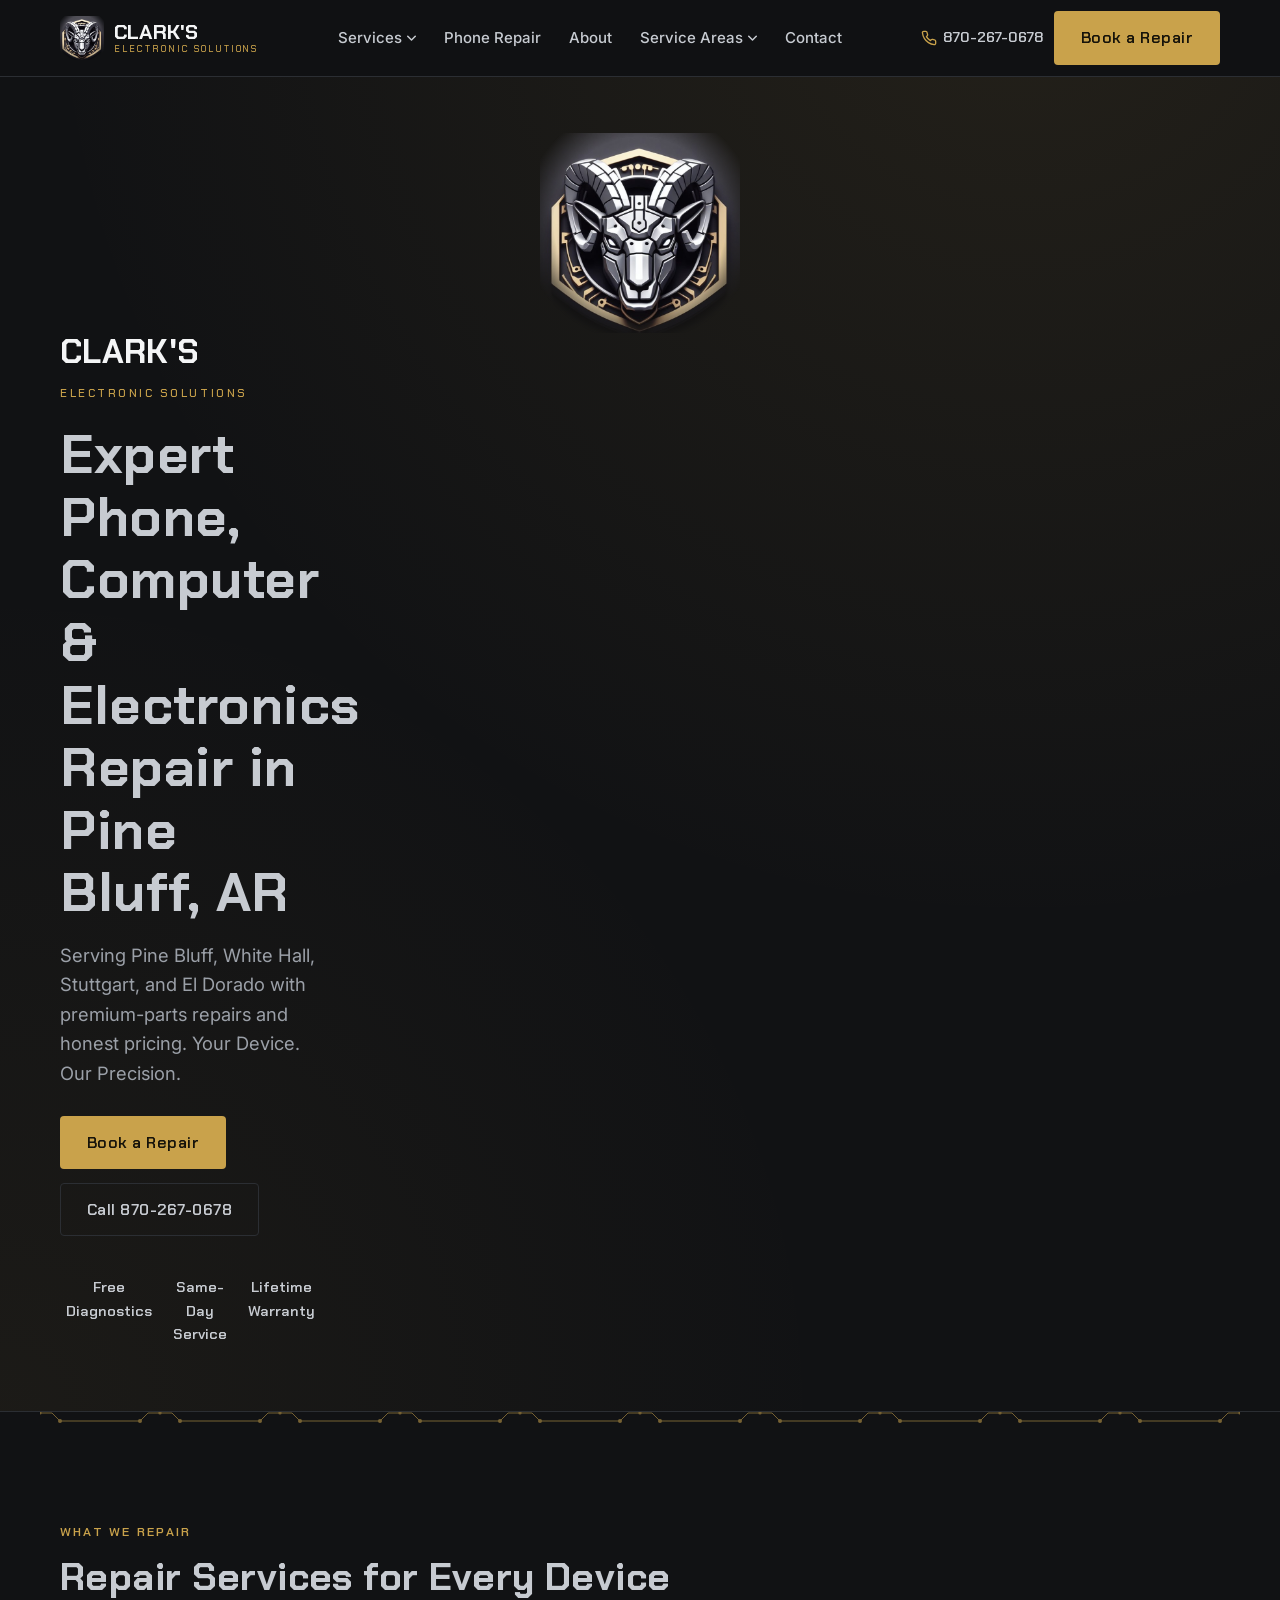
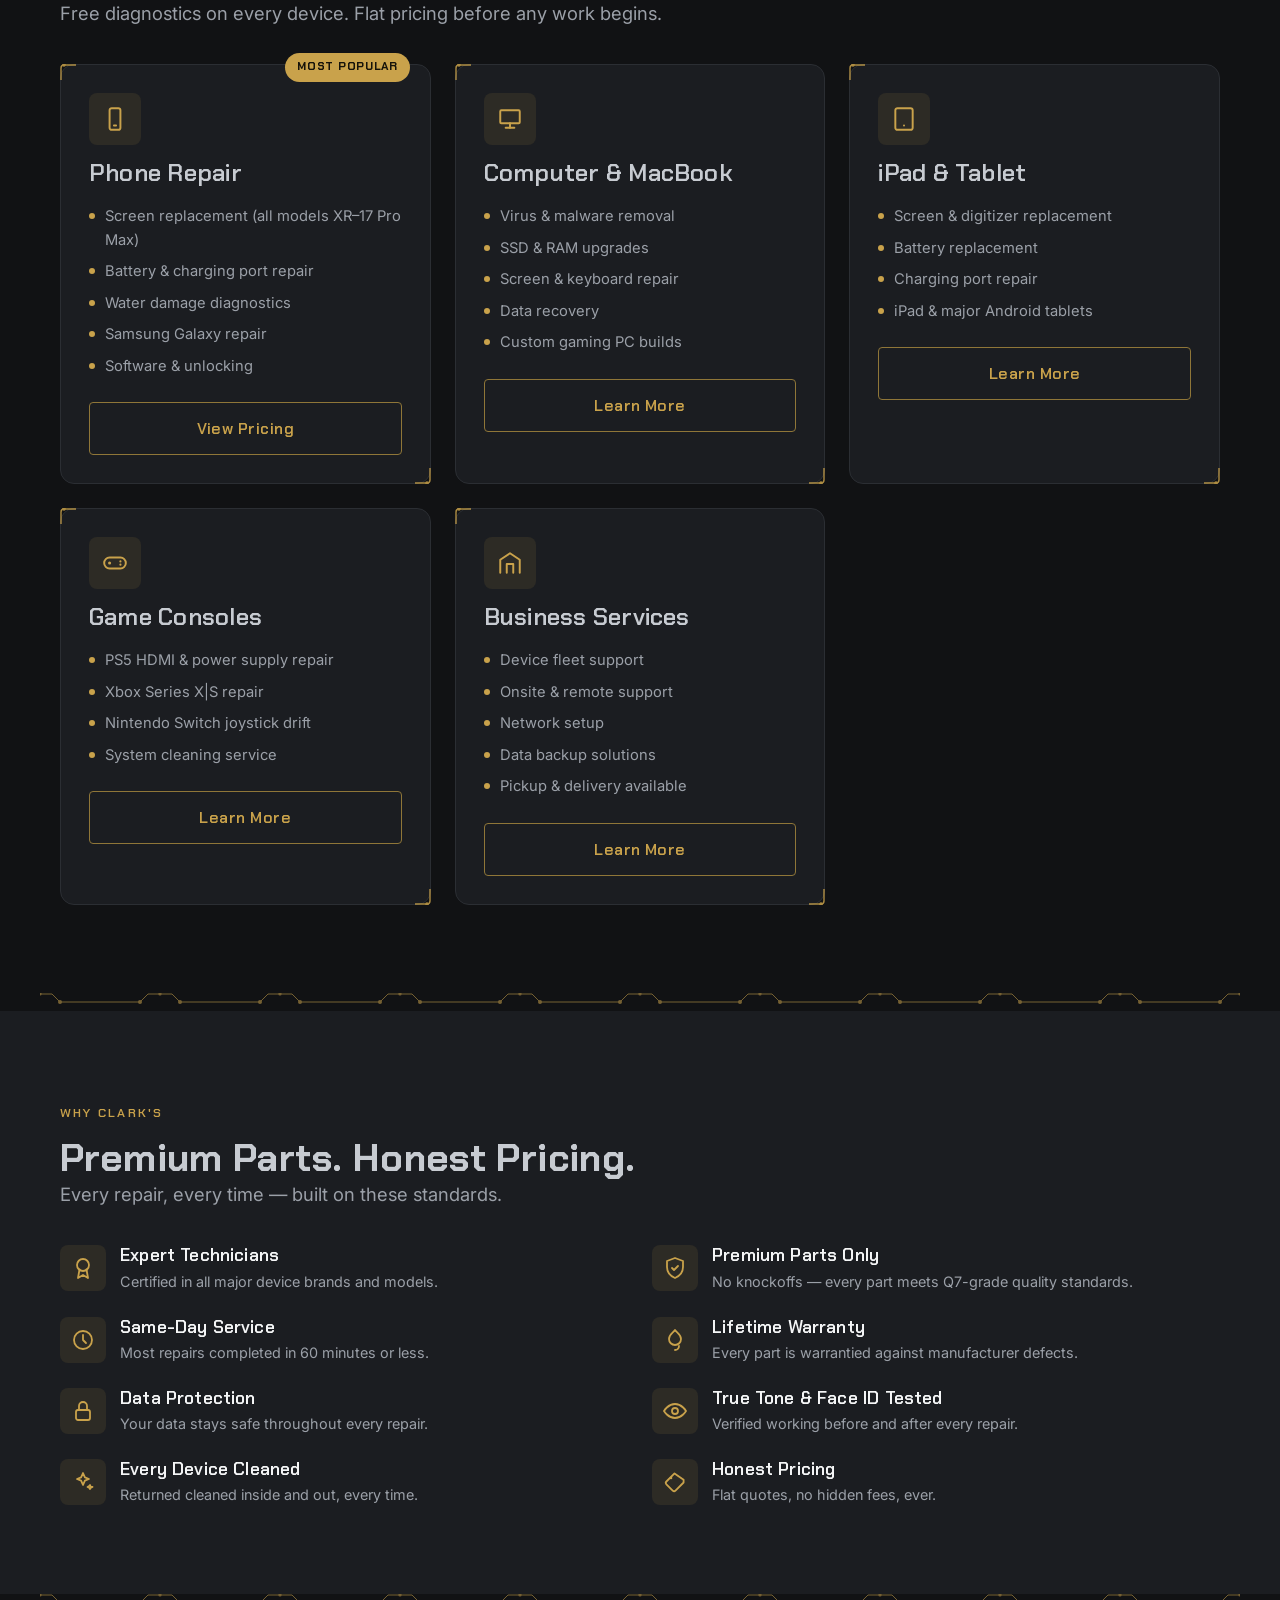
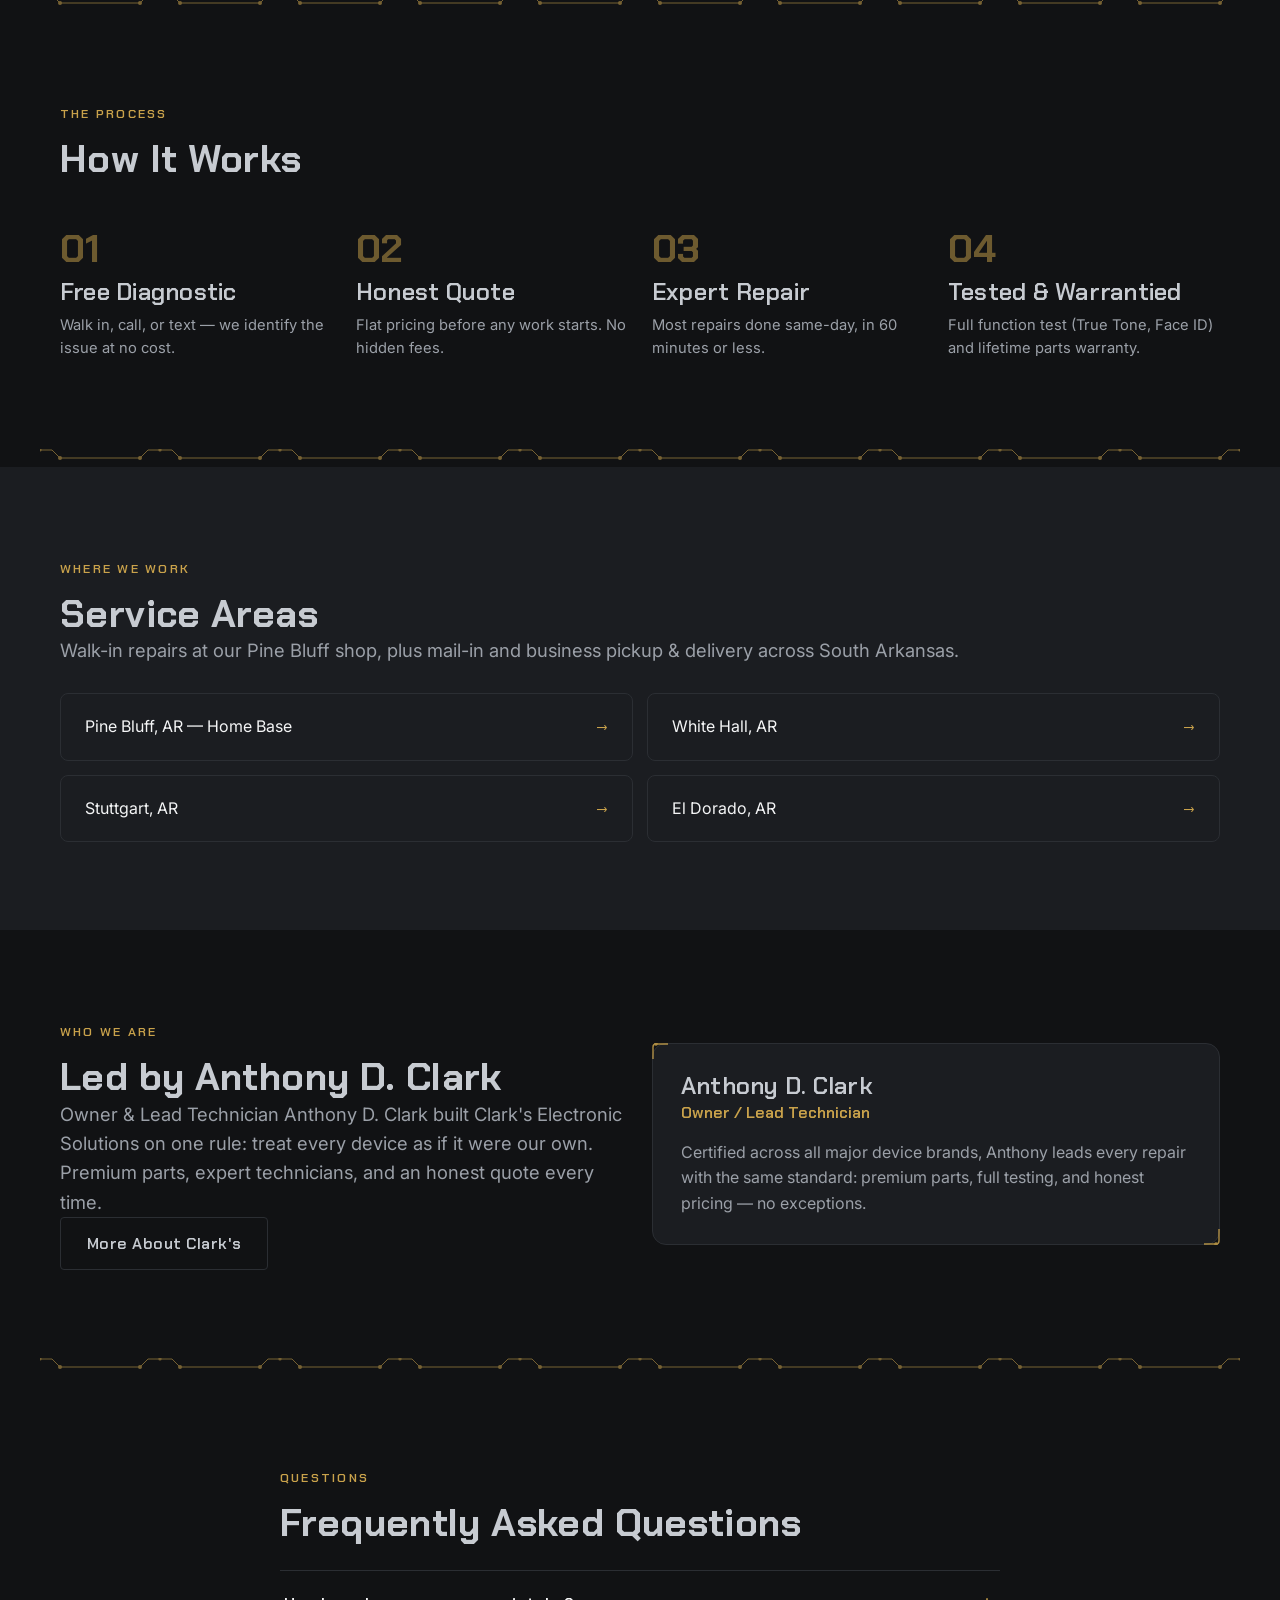
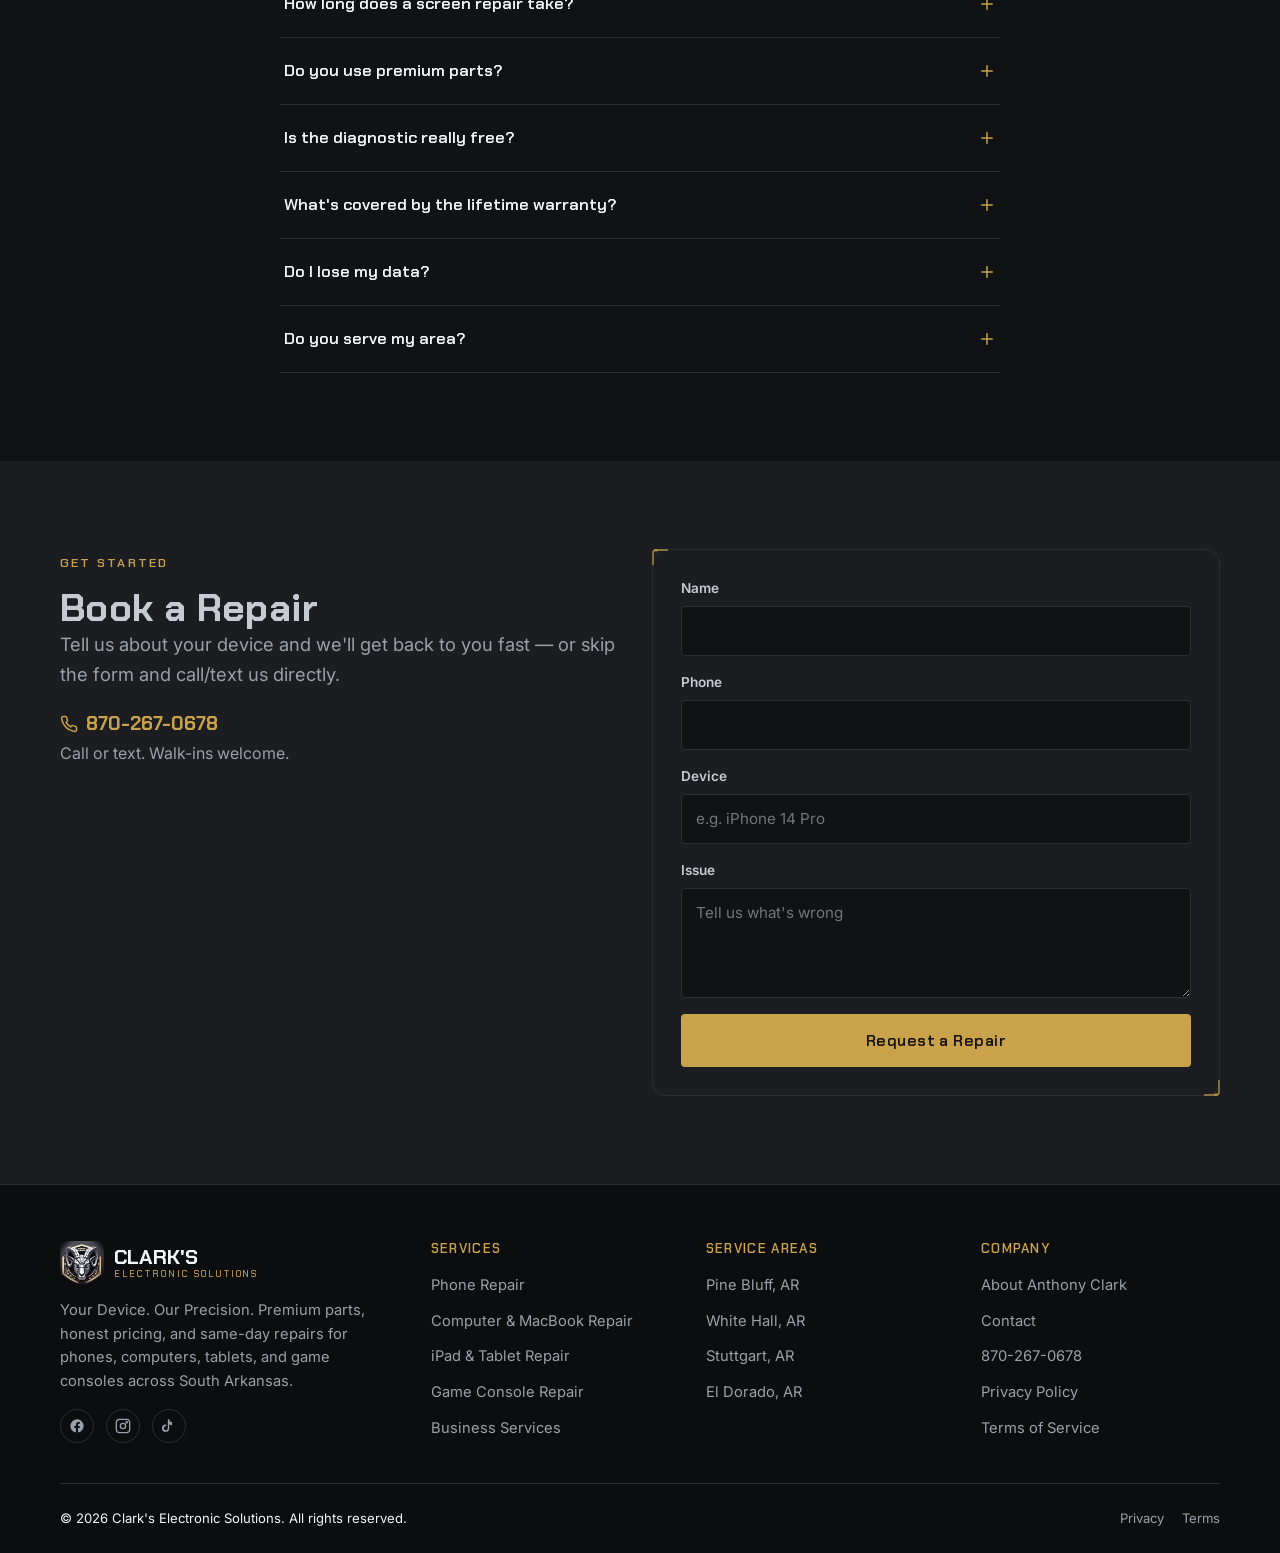
==== commit 869cacee: "Add files via upload" ====
--- a/index.html
+++ b/index.html
@@ -142,11 +142,11 @@
 
   <!-- HERO -->
   <section class="hero">
+    <div class="hero-emblem-wrap">
+      <img src="assets/img/clarks-emblem.jpg" alt="Clark's Electronic Solutions ram emblem" class="hero-emblem" width="620" height="620">
+    </div>
     <div class="container hero-grid">
-      <div class="hero-emblem-wrap">
-        <img src="assets/img/clarks-emblem.jpg" alt="Clark's Electronic Solutions ram emblem" class="hero-emblem" width="200" height="200">
-      </div>
-      <div>
+      <div class="hero-content">
         <div class="hero-wordmark">
           <span class="brand-name">CLARK'S</span><br>
           <span class="brand-sub">Electronic Solutions</span>
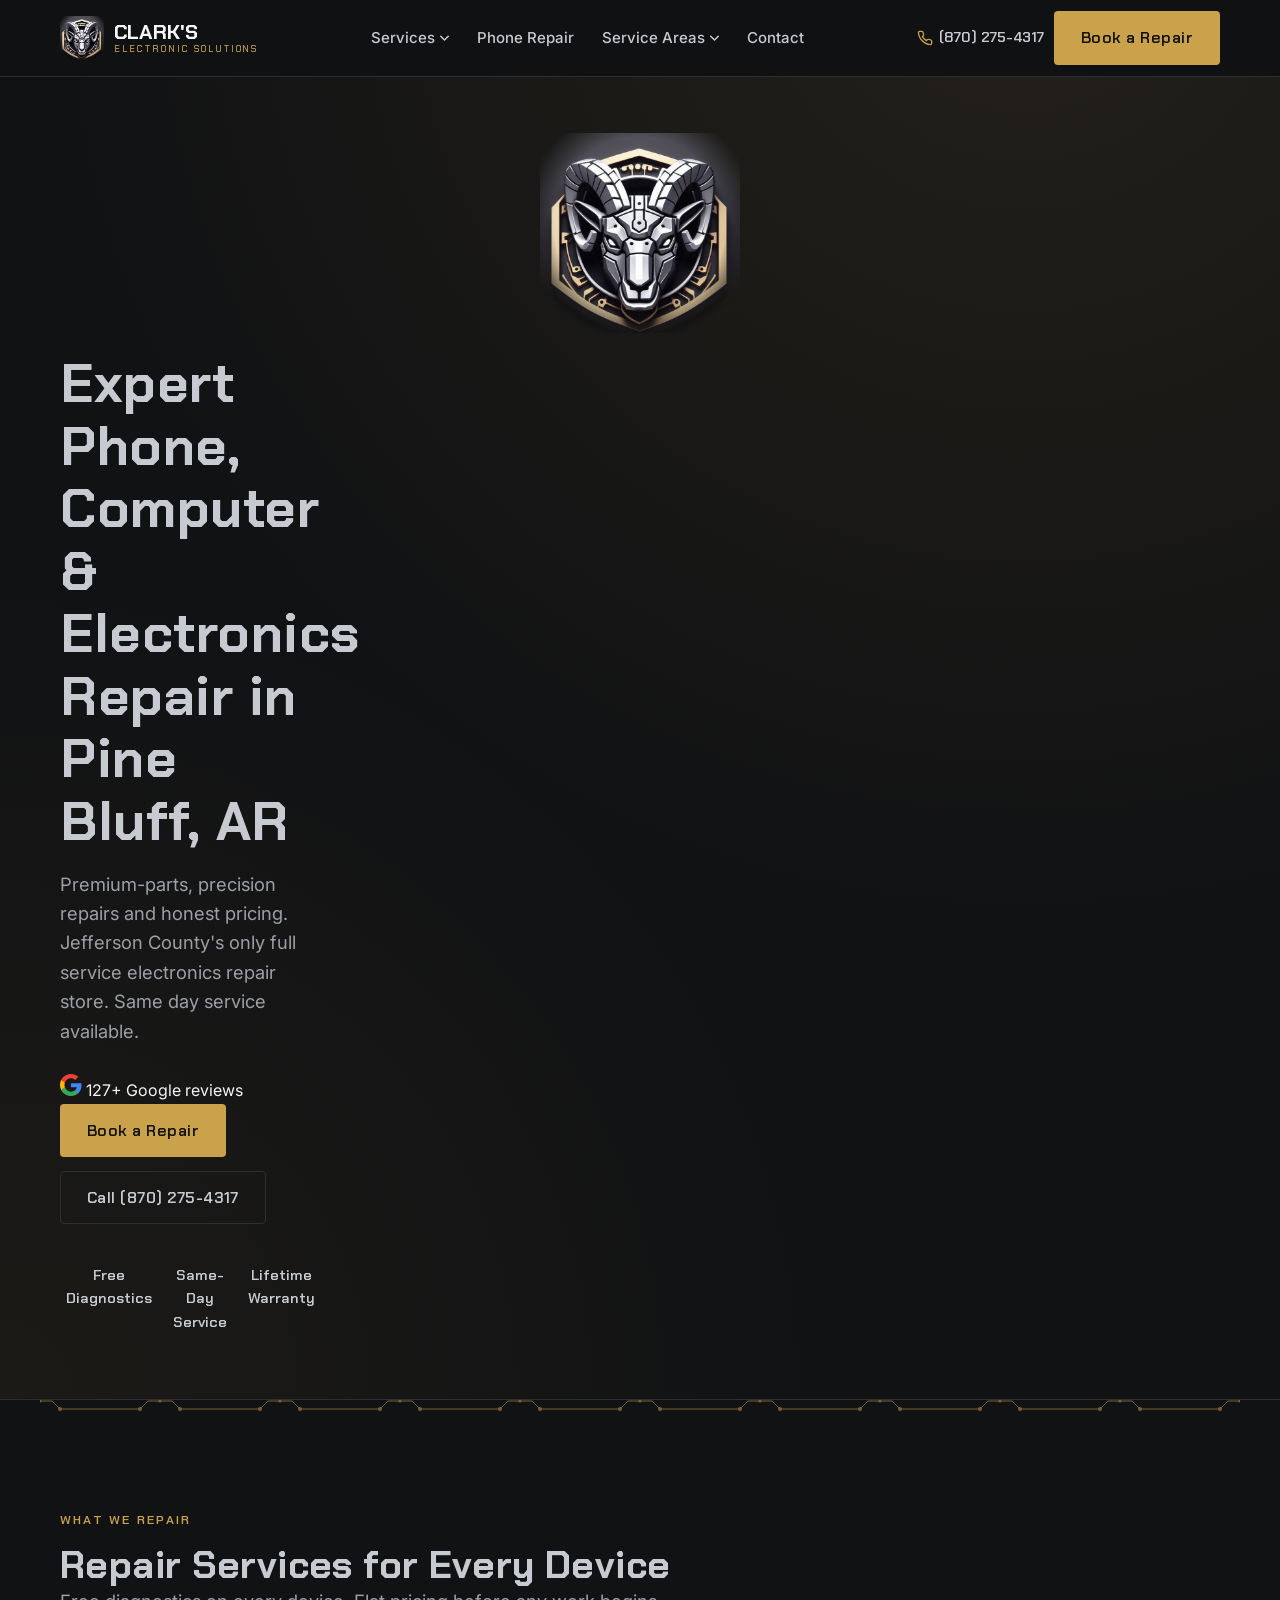
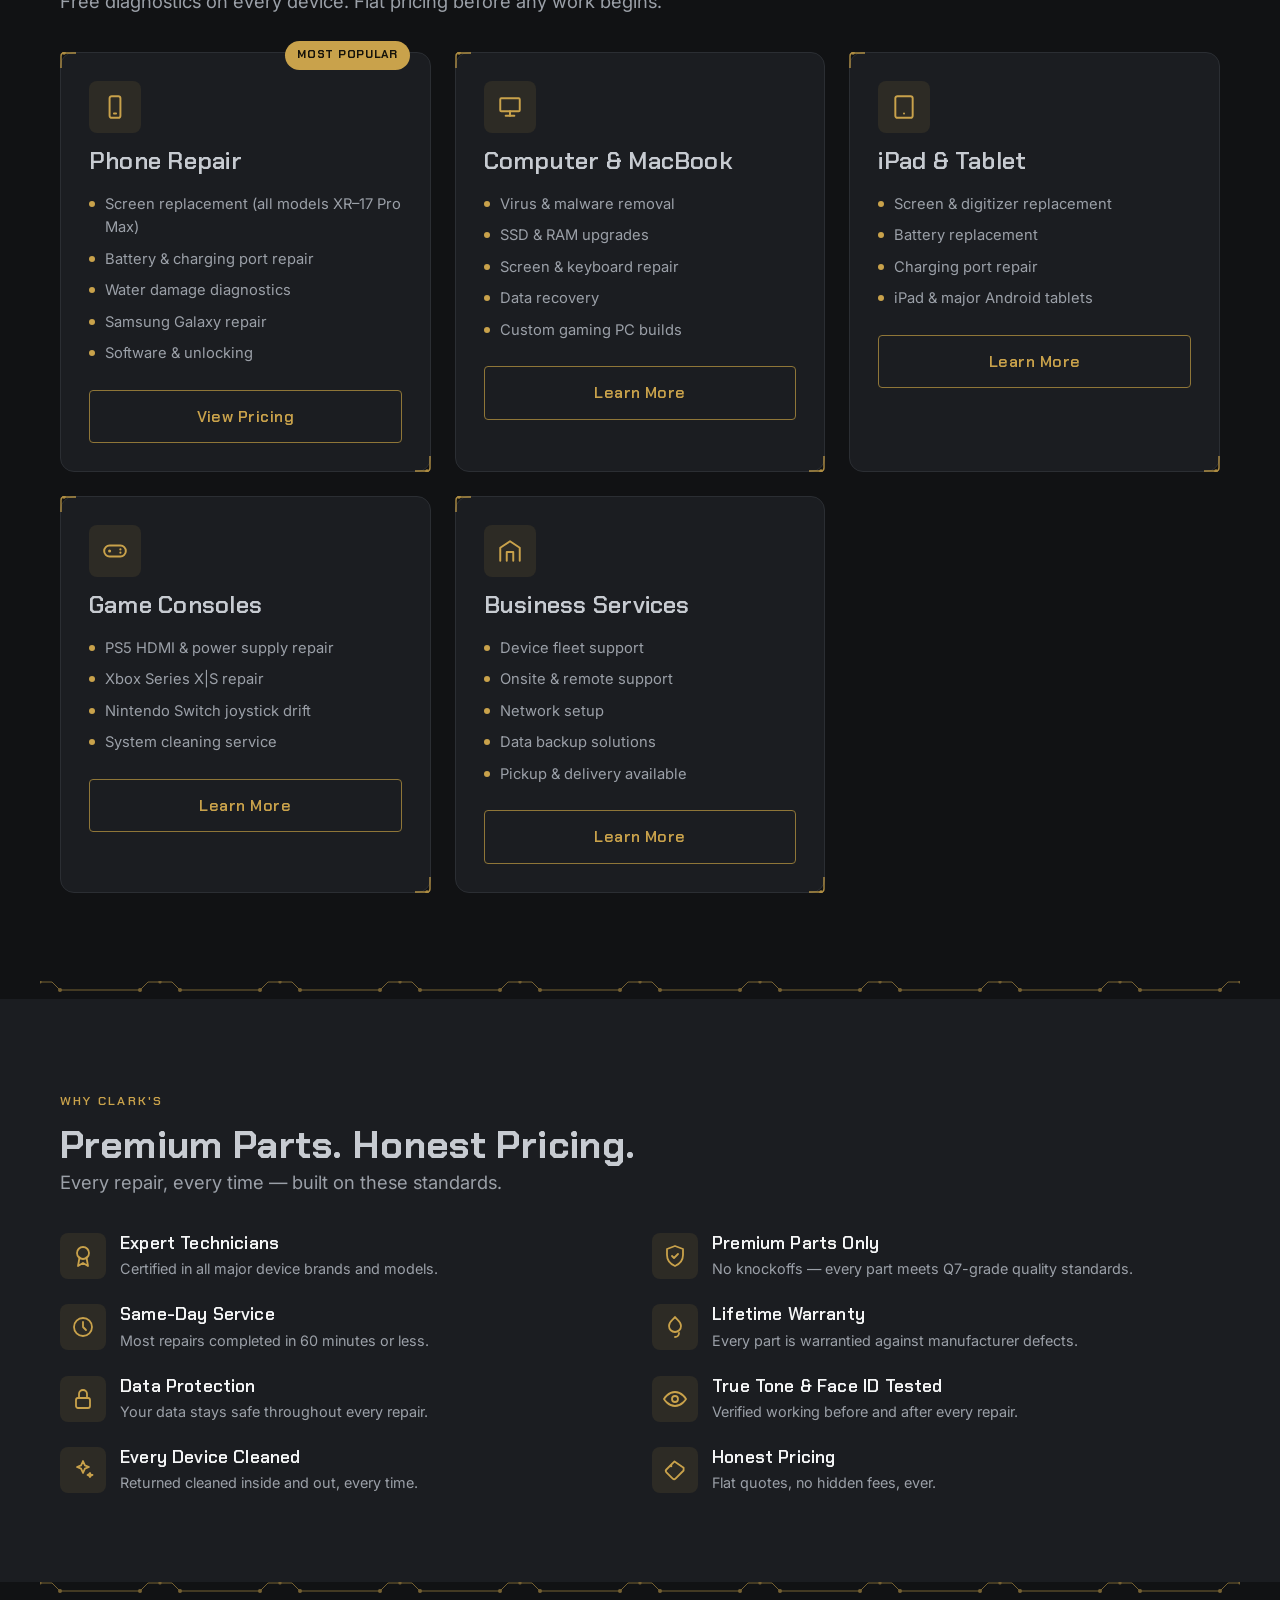
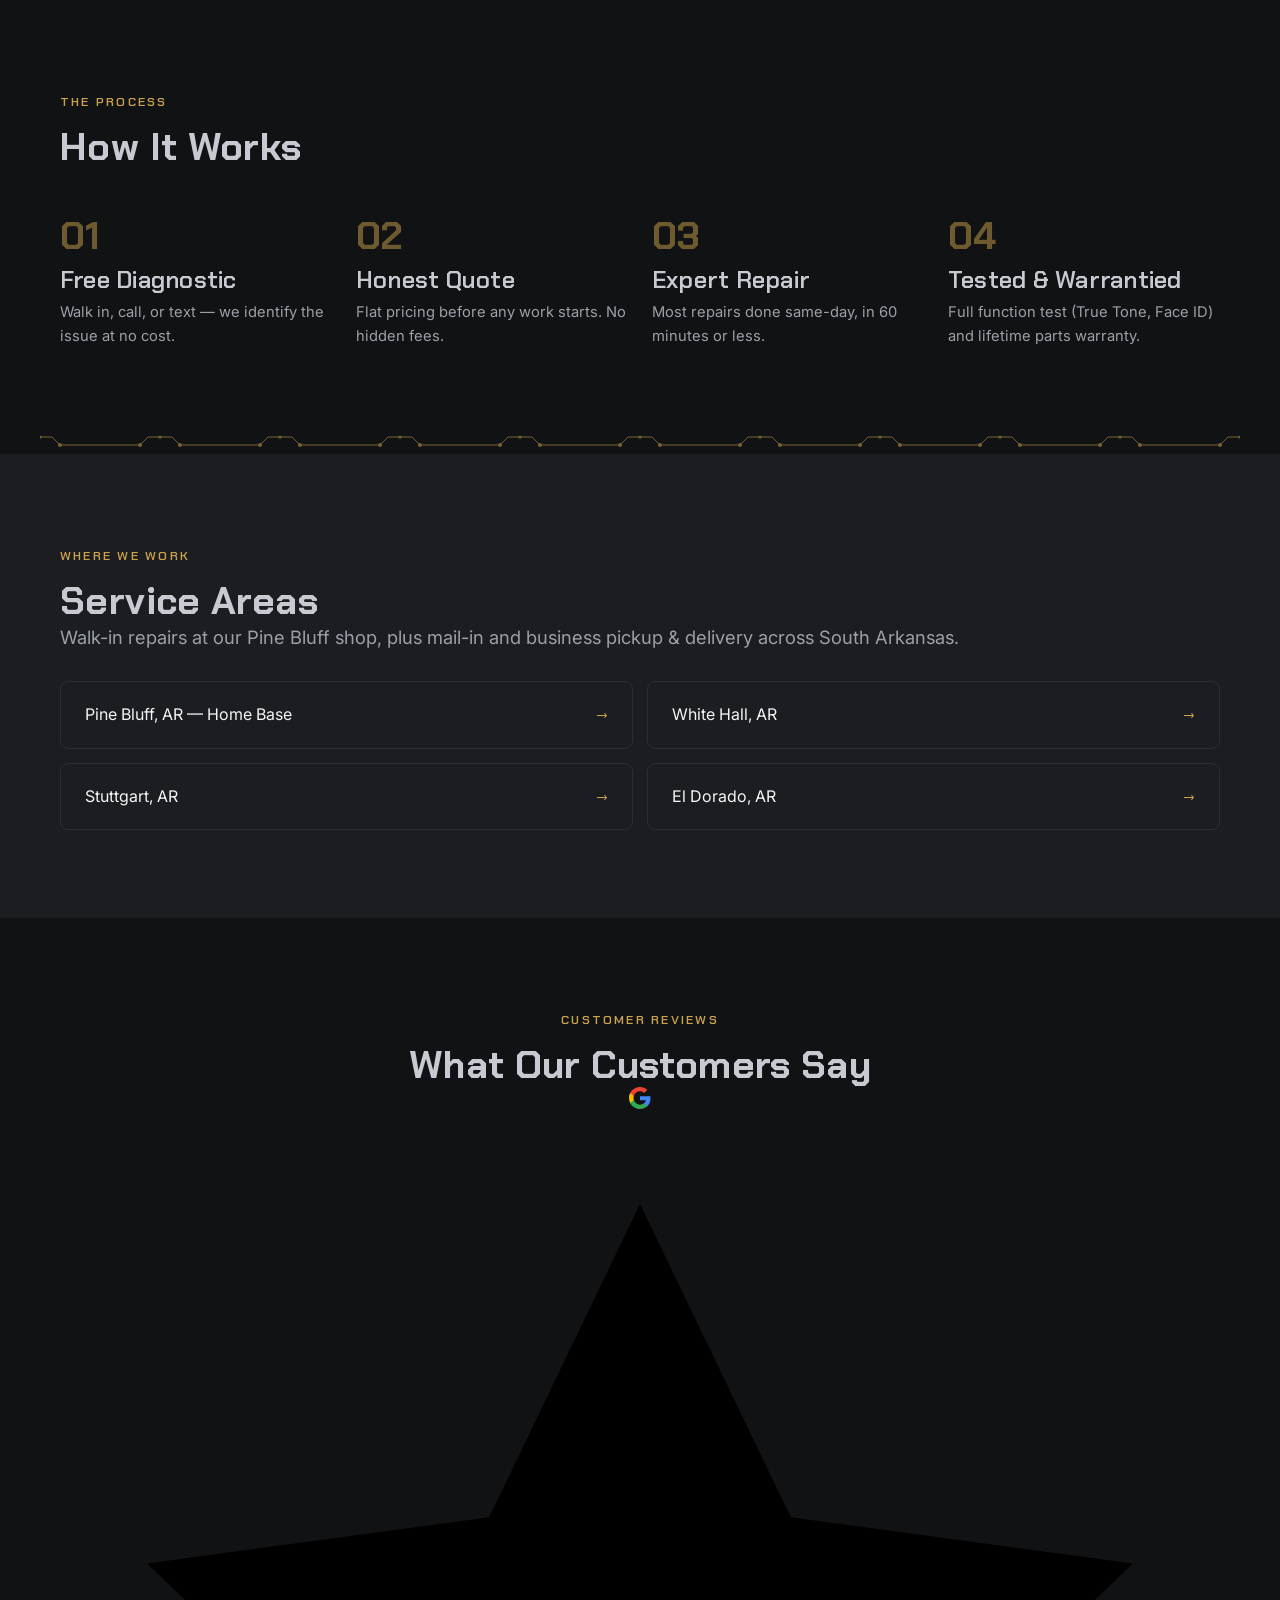
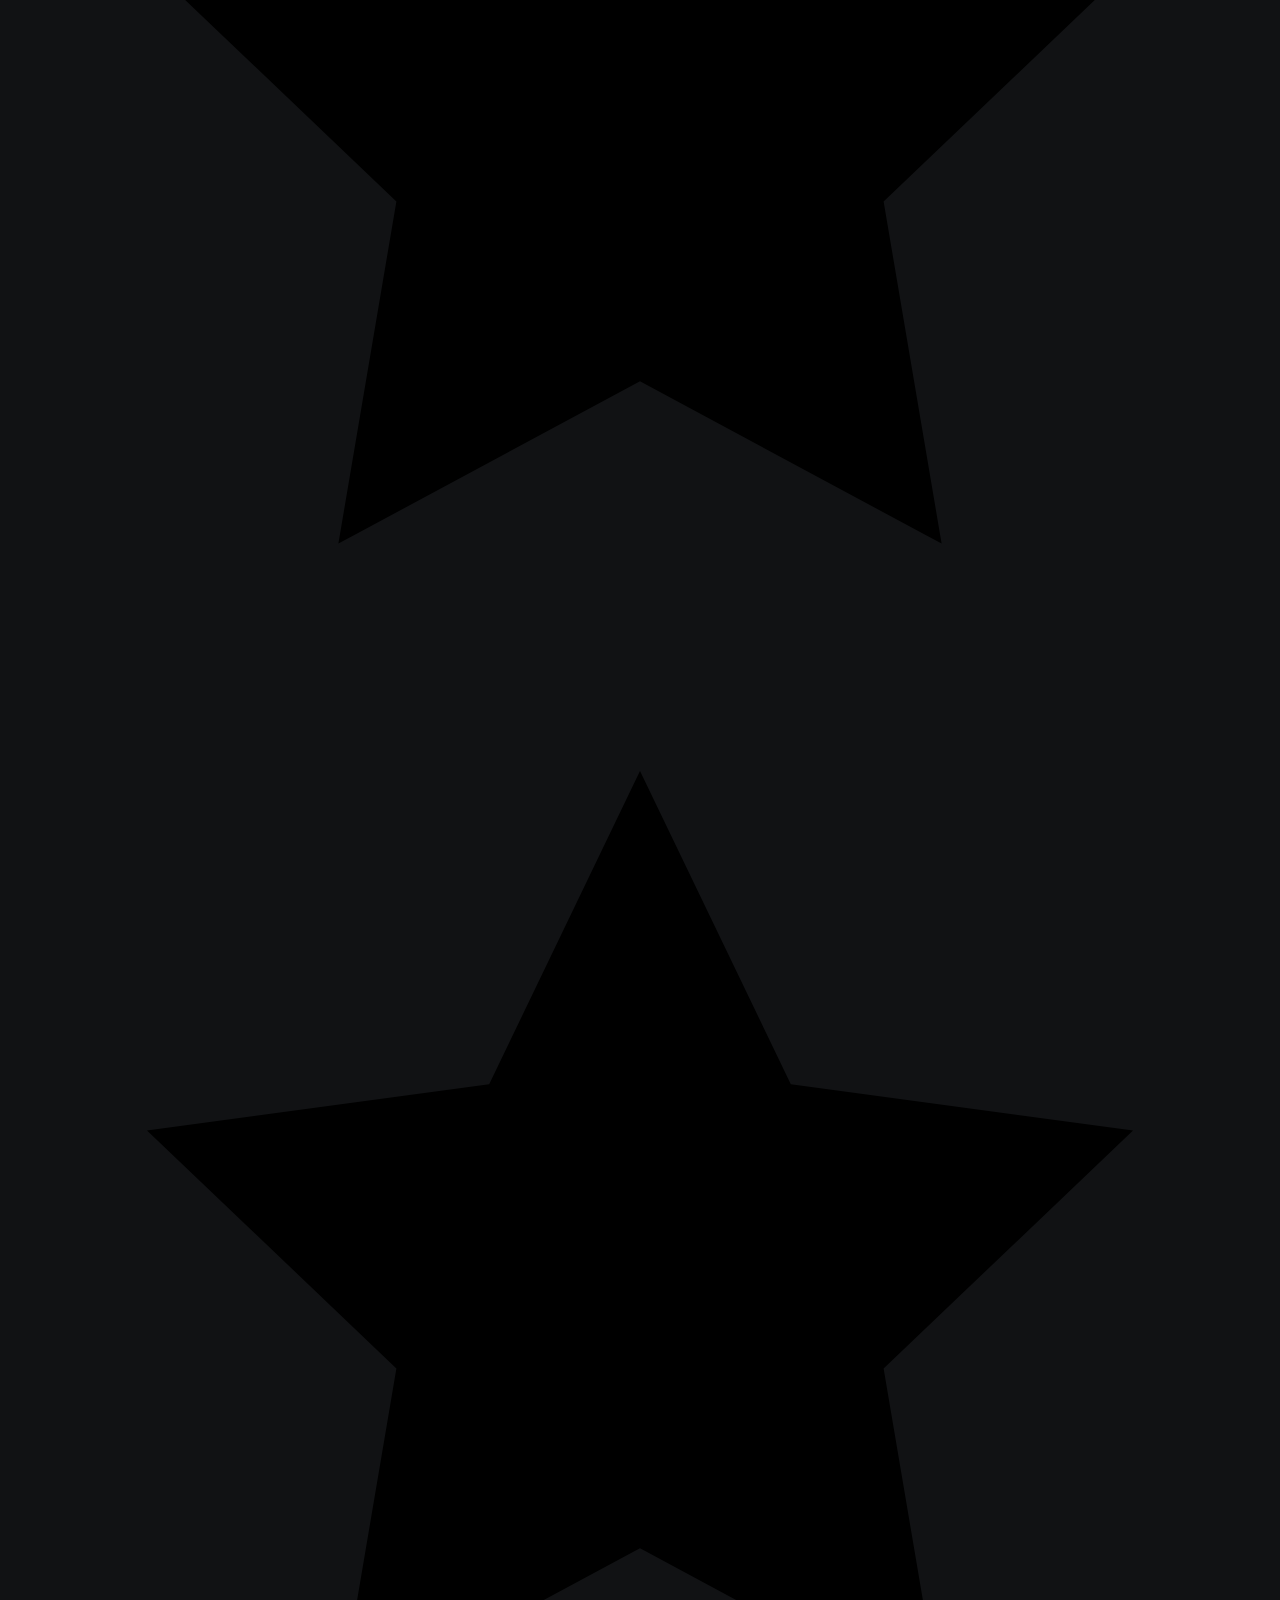
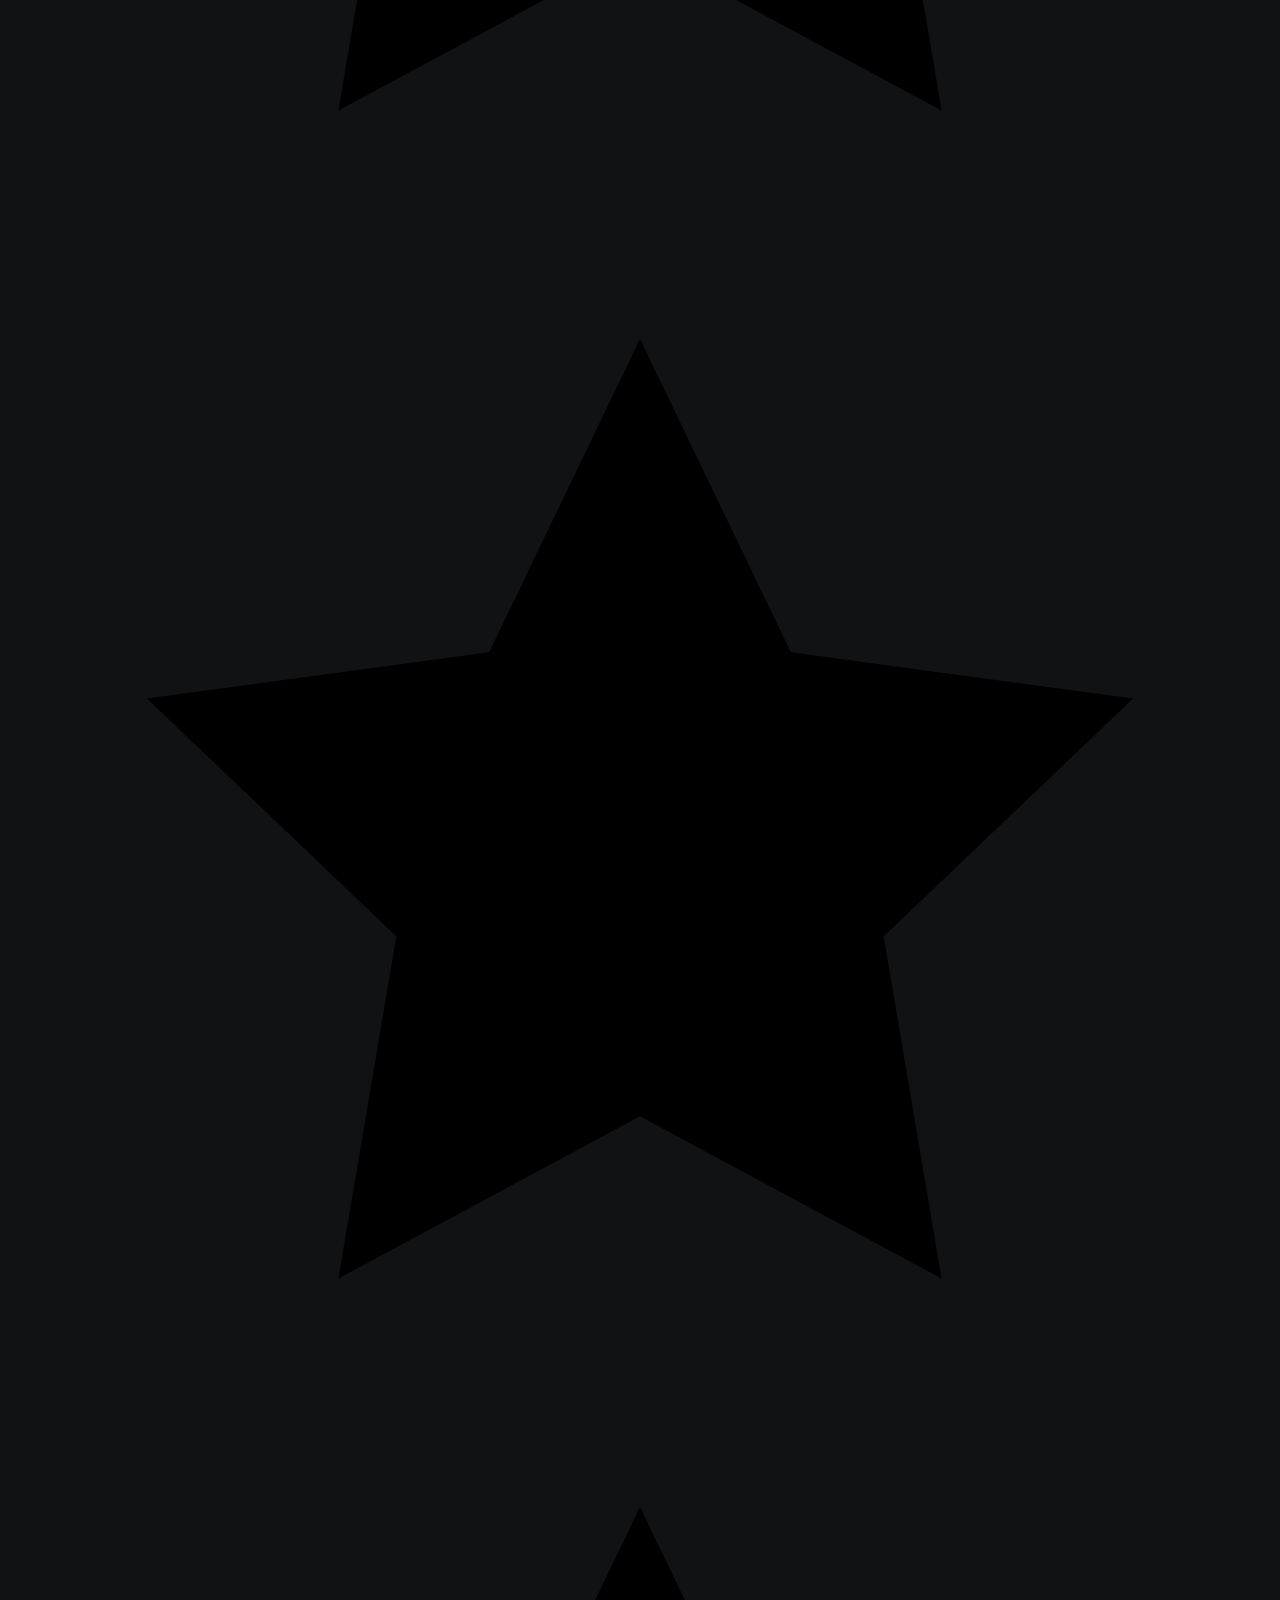
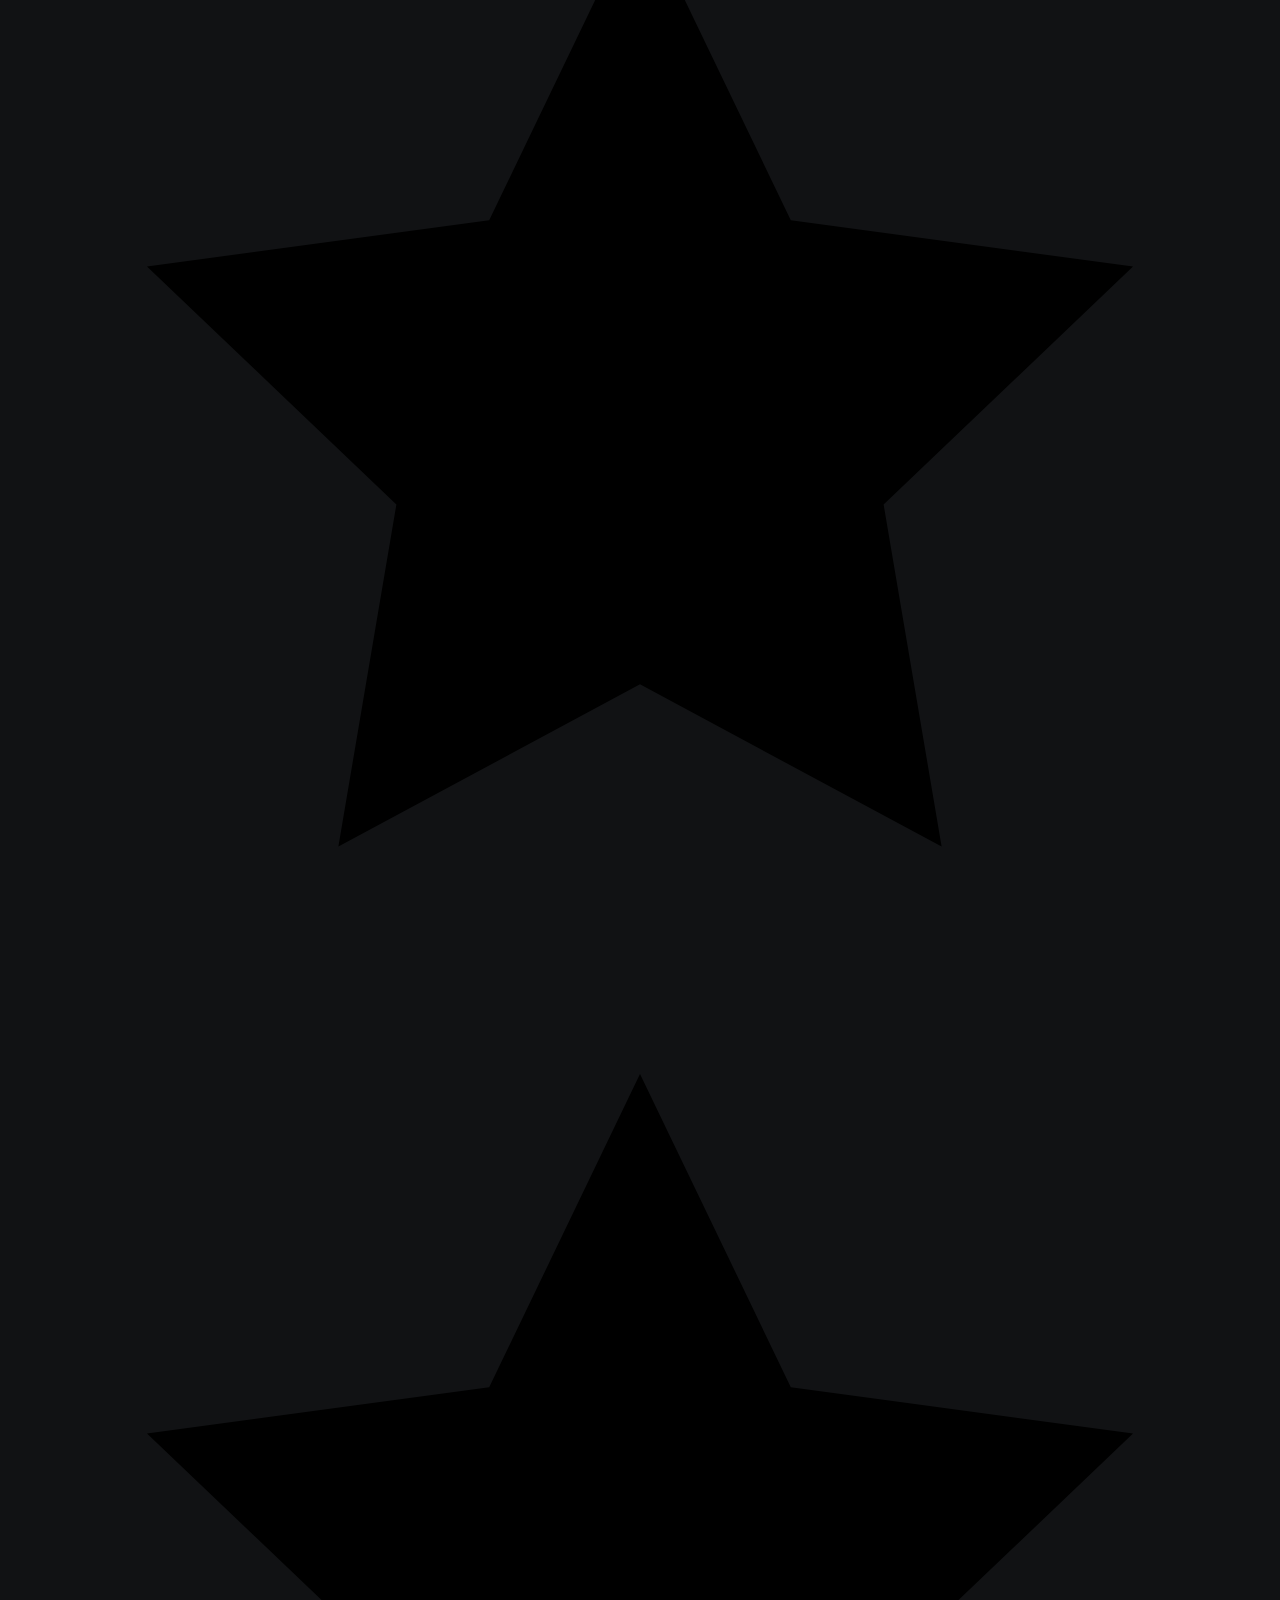
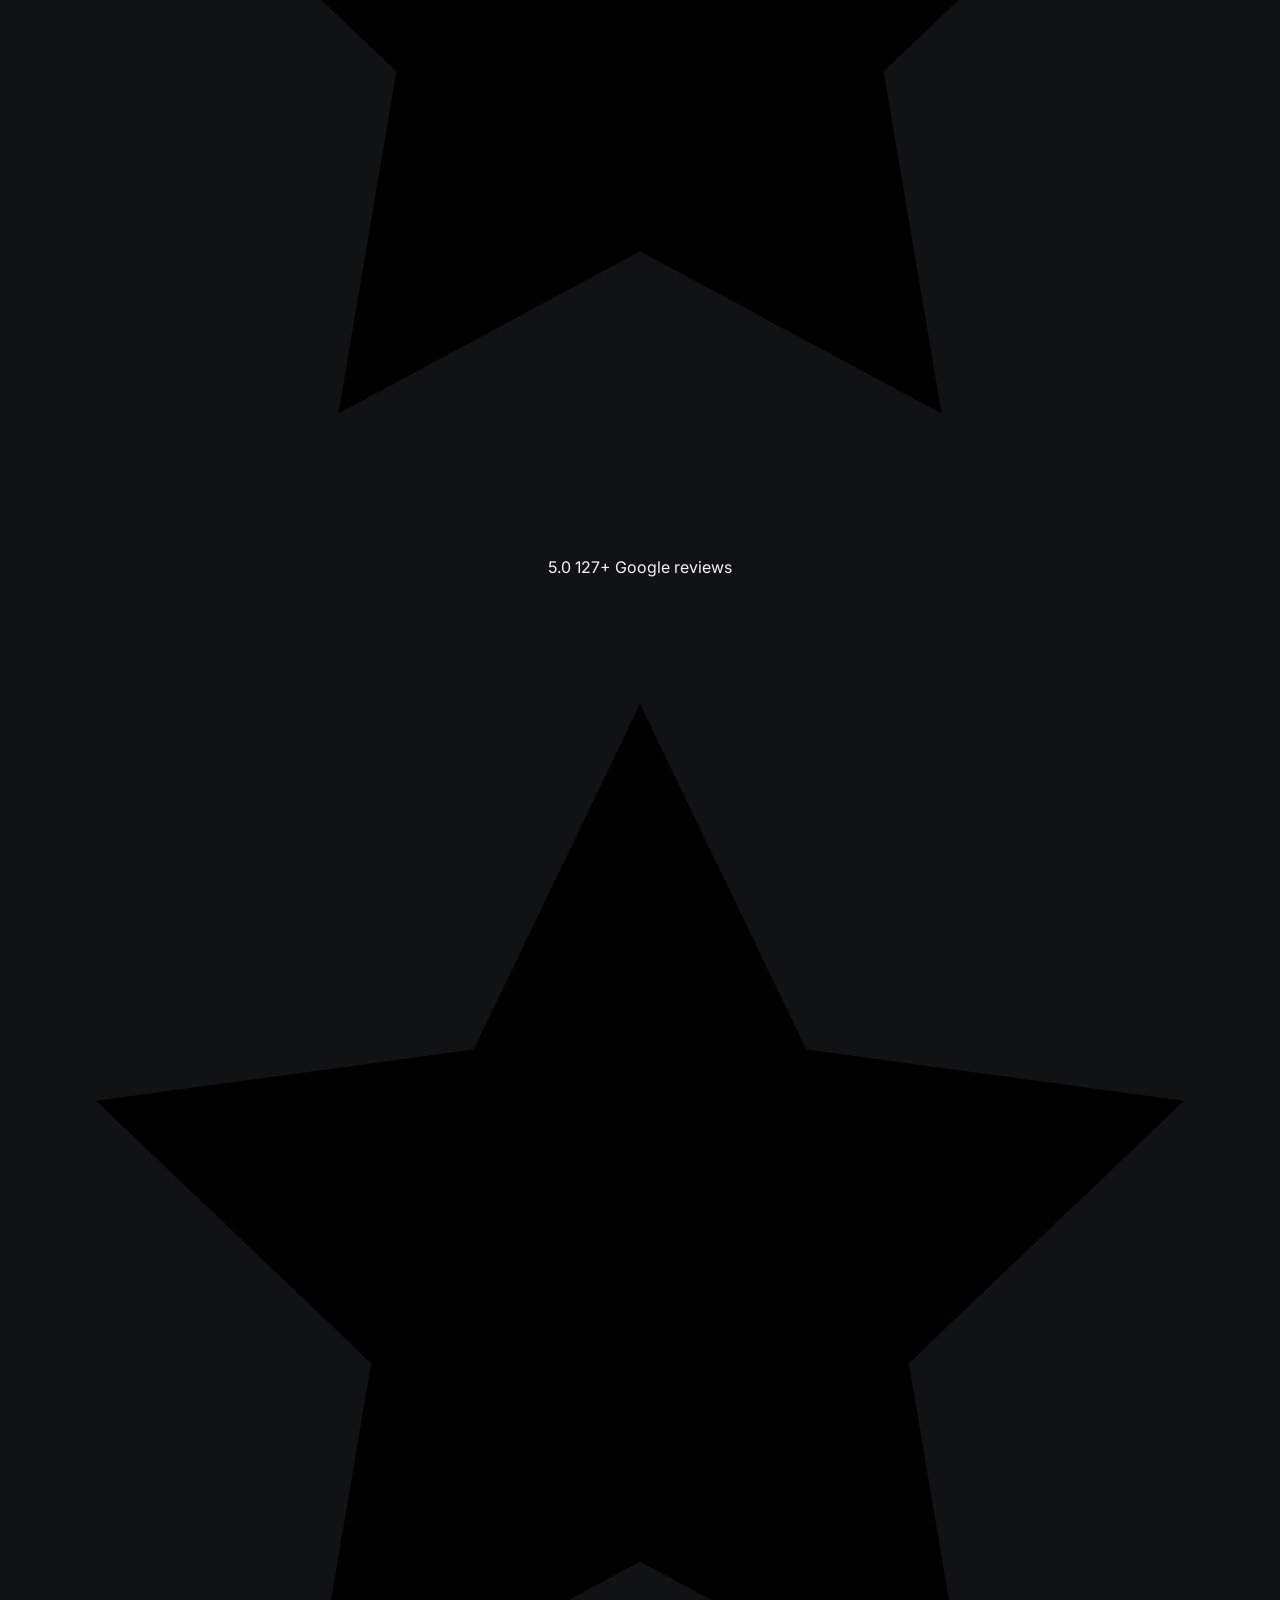
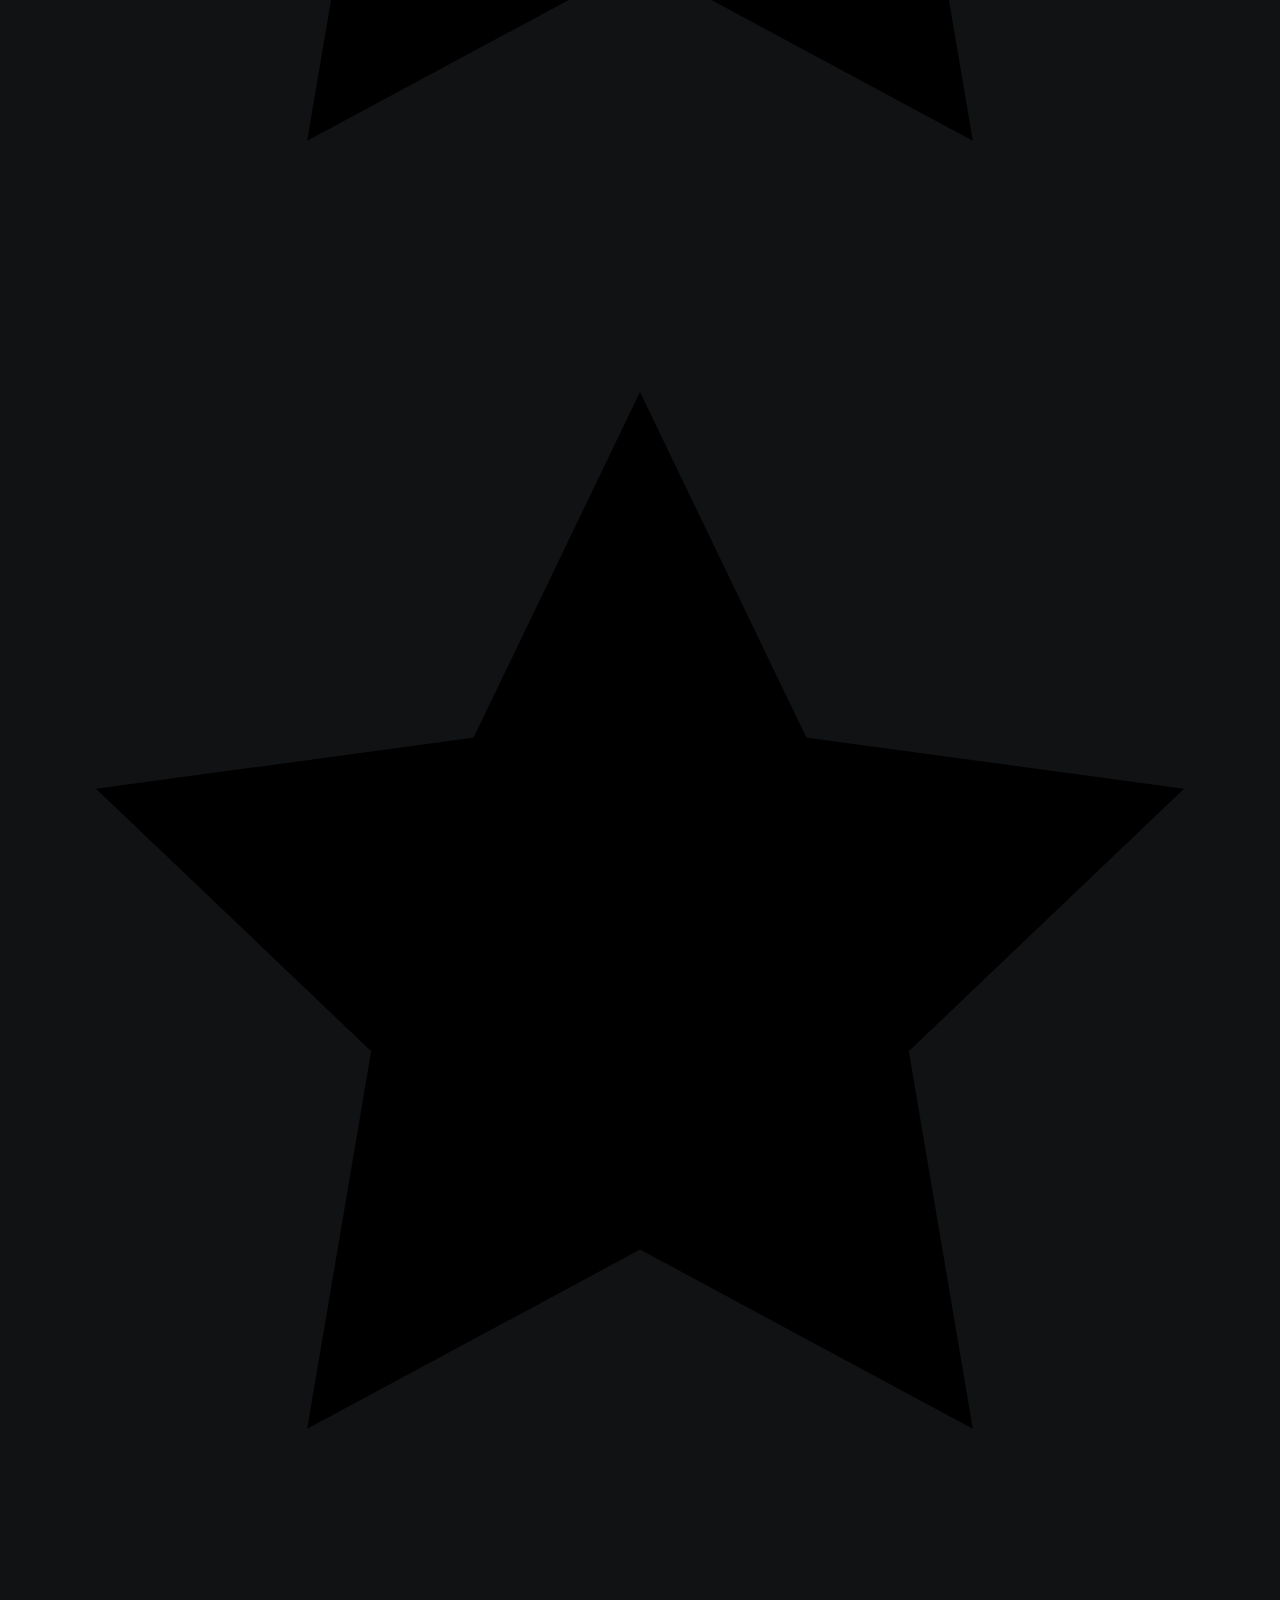
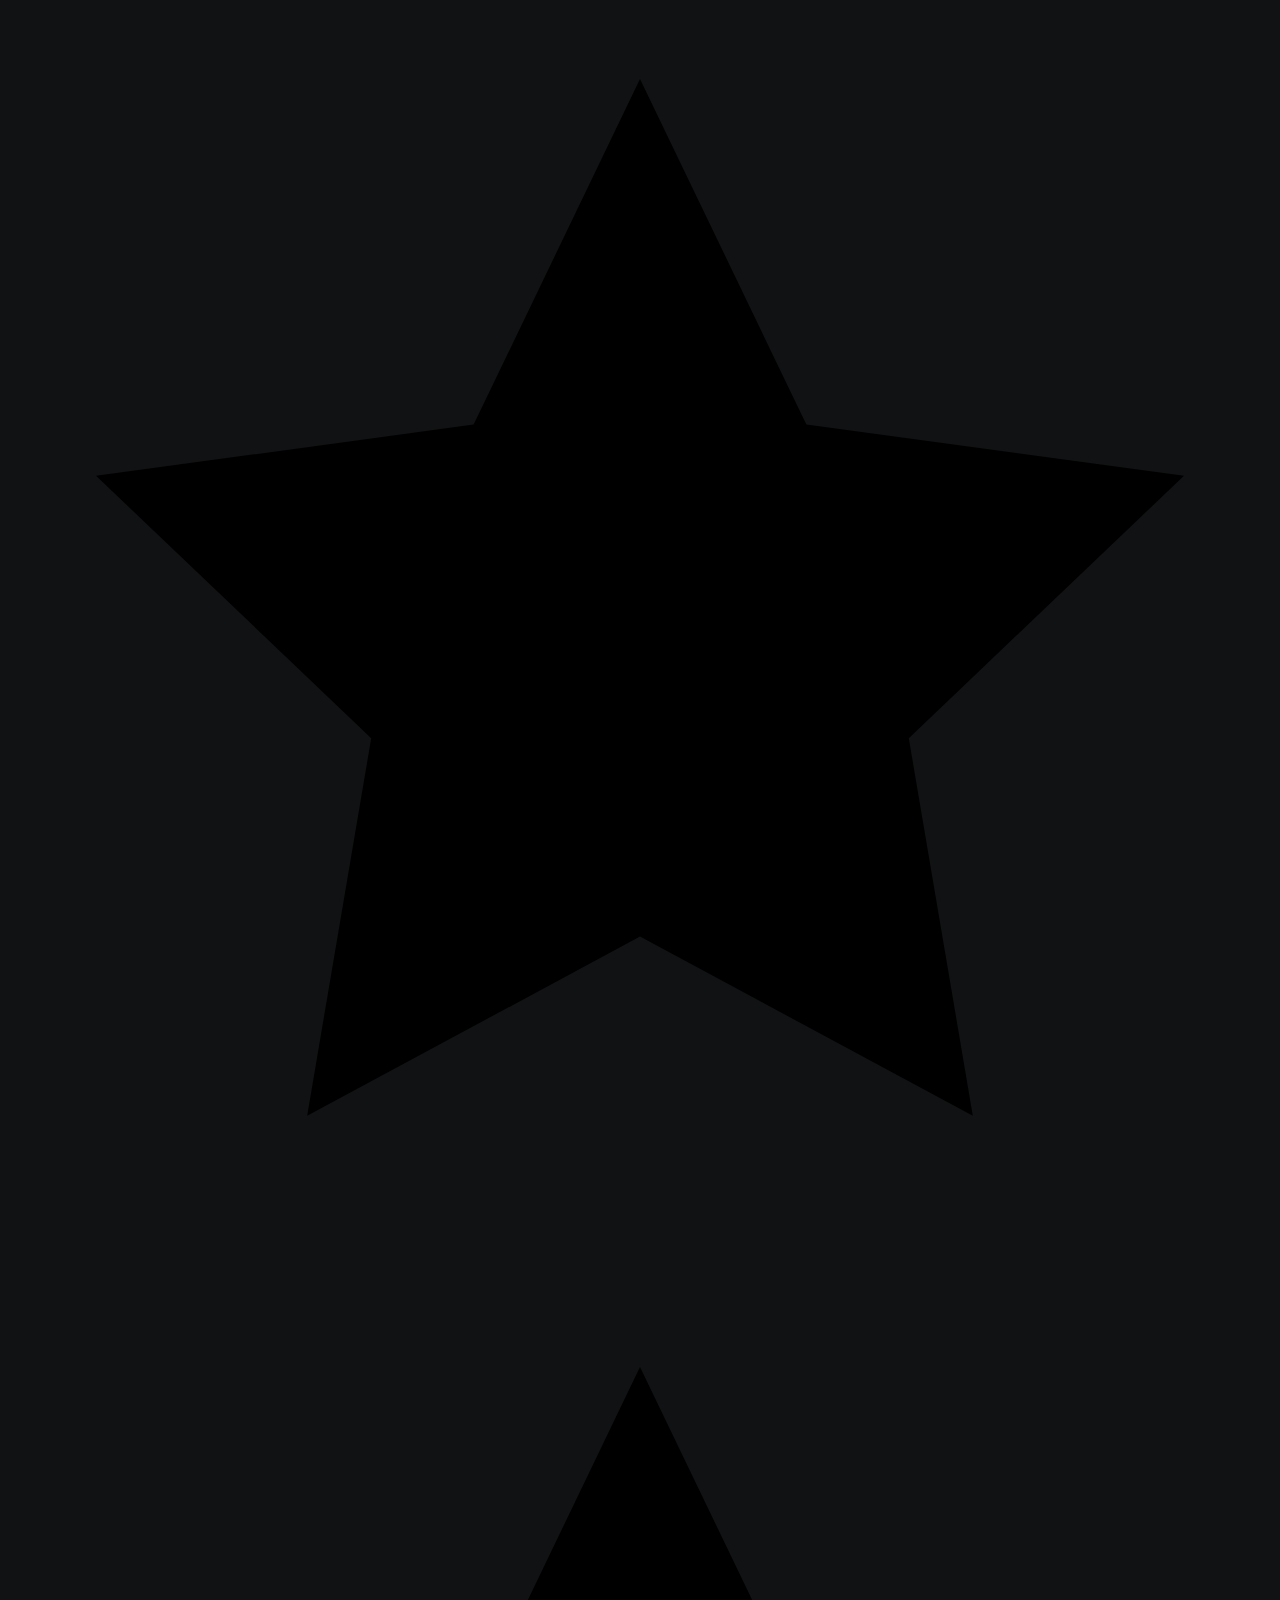
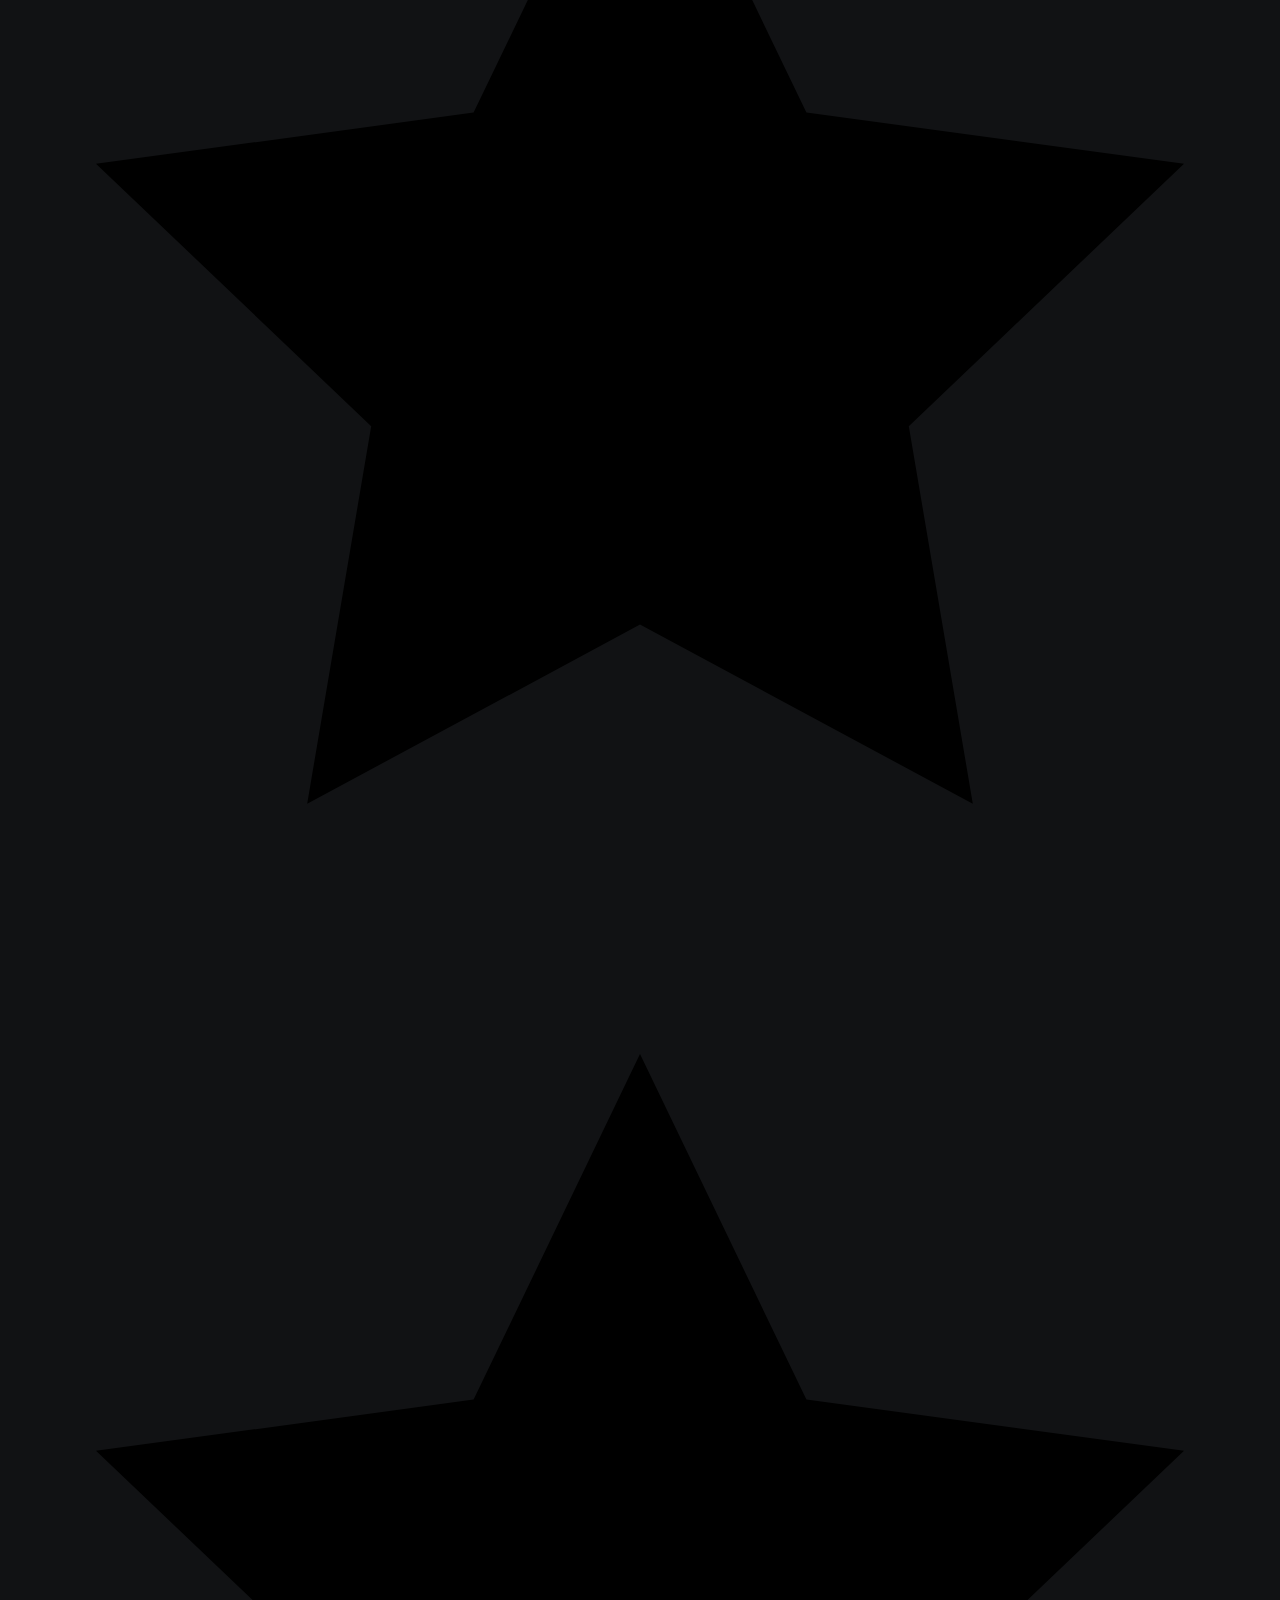
==== commit 1b289f1d: "Add files via upload" ====
--- a/index.html
+++ b/index.html
@@ -4,7 +4,7 @@
 <meta charset="UTF-8">
 <meta name="viewport" content="width=device-width, initial-scale=1.0">
 <title>Phone, Computer & Electronics Repair in Pine Bluff, AR | Clark's Electronic Solutions</title>
-<meta name="description" content="Expert phone, computer, tablet, and game console repair in Pine Bluff, AR. Free diagnostics, premium parts, lifetime warranty, most repairs done same-day. Call 870-267-0678.">
+<meta name="description" content="Expert phone, computer, tablet, and game console repair in Pine Bluff, AR. Free diagnostics, premium parts, lifetime warranty, most repairs done same-day. Call (870) 275-4317.">
 <link rel="canonical" href="https://clarkselectronicsolutions.com/">
 <meta property="og:type" content="website">
 <meta property="og:title" content="Phone, Computer & Electronics Repair in Pine Bluff, AR | Clark's Electronic Solutions">
@@ -25,16 +25,17 @@
   "name": "Clark's Electronic Solutions",
   "image": "https://clarkselectronicsolutions.com/assets/img/clarks-emblem.jpg",
   "url": "https://clarkselectronicsolutions.com/",
-  "telephone": "+18702670678",
+  "telephone": "+18702754317",
   "priceRange": "$$",
   "address": {
     "@type": "PostalAddress",
-    "streetAddress": "[ADDRESS TBD]",
+    "streetAddress": "503 W 29th Ave",
     "addressLocality": "Pine Bluff",
     "addressRegion": "AR",
+    "postalCode": "71603",
     "addressCountry": "US"
   },
-  "openingHours": "[HOURS TBD]",
+  "openingHours": ["Mo-Fr 09:00-21:00", "Sa 10:00-19:00"],
   "areaServed": [
     { "@type": "City", "name": "Pine Bluff, AR" },
     { "@type": "City", "name": "White Hall, AR" },
@@ -50,7 +51,7 @@
 }
 </script>
 </head>
-<body>
+<body class="page-home">
 
 <header class="site-header">
   <div class="header-inner">
@@ -69,6 +70,7 @@
             <svg class="nav-caret" viewBox="0 0 12 8" fill="none"><path d="M1 1L6 6L11 1" stroke="currentColor" stroke-width="2" stroke-linecap="round" stroke-linejoin="round"/></svg>
           </button>
           <div class="dropdown" id="dd-services">
+            <a href="phone-repair.html">iPhone &amp; Samsung Repair</a>
             <a href="services/computer-repair.html">Computers, Laptops &amp; MacBooks</a>
             <a href="services/tablet-repair.html">iPad &amp; Tablet Repair</a>
             <a href="services/game-console-repair.html">Game Console Repair</a>
@@ -76,7 +78,6 @@
           </div>
         </li>
         <li><a href="phone-repair.html" class="nav-link">Phone Repair</a></li>
-        <li><a href="about.html" class="nav-link">About</a></li>
         <li>
           <button class="nav-link" type="button" data-dropdown-toggle aria-expanded="false" aria-controls="dd-areas">
             Service Areas
@@ -93,11 +94,11 @@
       </ul>
     </nav>
     <div class="header-actions">
-      <a href="tel:8702670678" class="header-call">
+      <a href="tel:8702754317" class="header-call">
         <svg viewBox="0 0 24 24" fill="none" stroke="currentColor" stroke-width="2" stroke-linecap="round" stroke-linejoin="round"><path d="M22 16.92v3a2 2 0 0 1-2.18 2 19.79 19.79 0 0 1-8.63-3.07 19.5 19.5 0 0 1-6-6 19.79 19.79 0 0 1-3.07-8.67A2 2 0 0 1 4.11 2h3a2 2 0 0 1 2 1.72c.127.96.361 1.903.7 2.81a2 2 0 0 1-.45 2.11L8.09 9.91a16 16 0 0 0 6 6l1.27-1.27a2 2 0 0 1 2.11-.45c.907.339 1.85.573 2.81.7A2 2 0 0 1 22 16.92z"/></svg>
-        870-267-0678
+        (870) 275-4317
       </a>
-      <a href="tel:8702670678" class="header-call-mobile" aria-label="Call 870-267-0678">
+      <a href="tel:8702754317" class="header-call-mobile" aria-label="Call (870) 275-4317">
         <svg viewBox="0 0 24 24" fill="none" stroke="currentColor" stroke-width="2" stroke-linecap="round" stroke-linejoin="round"><path d="M22 16.92v3a2 2 0 0 1-2.18 2 19.79 19.79 0 0 1-8.63-3.07 19.5 19.5 0 0 1-6-6 19.79 19.79 0 0 1-3.07-8.67A2 2 0 0 1 4.11 2h3a2 2 0 0 1 2 1.72c.127.96.361 1.903.7 2.81a2 2 0 0 1-.45 2.11L8.09 9.91a16 16 0 0 0 6 6l1.27-1.27a2 2 0 0 1 2.11-.45c.907.339 1.85.573 2.81.7A2 2 0 0 1 22 16.92z"/></svg>
       </a>
       <a href="contact.html" class="btn btn-gold">Book a Repair</a>
@@ -113,6 +114,7 @@
         <svg class="mnav-caret" viewBox="0 0 12 8" fill="none"><path d="M1 1L6 6L11 1" stroke="currentColor" stroke-width="2" stroke-linecap="round" stroke-linejoin="round"/></svg>
       </button>
       <div class="mobile-submenu" id="mnav-services">
+        <a href="phone-repair.html">iPhone &amp; Samsung Repair</a>
         <a href="services/computer-repair.html">Computers, Laptops &amp; MacBooks</a>
         <a href="services/tablet-repair.html">iPad &amp; Tablet Repair</a>
         <a href="services/game-console-repair.html">Game Console Repair</a>
@@ -120,7 +122,6 @@
       </div>
     </div>
     <div class="mnav-group"><a href="phone-repair.html" class="mobile-nav-link">Phone Repair</a></div>
-    <div class="mnav-group"><a href="about.html" class="mobile-nav-link">About</a></div>
     <div class="mnav-group">
       <button class="mobile-nav-link" type="button" data-mnav-toggle aria-expanded="false" aria-controls="mnav-areas">
         Service Areas
@@ -143,19 +144,24 @@
   <!-- HERO -->
   <section class="hero">
     <div class="hero-emblem-wrap">
-      <img src="assets/img/clarks-emblem.jpg" alt="Clark's Electronic Solutions ram emblem" class="hero-emblem" width="620" height="620">
+      <img src="assets/img/clarks-emblem.jpg" alt="Clark's Electronic Solutions ram emblem" class="hero-emblem" width="945" height="905">
     </div>
     <div class="container hero-grid">
       <div class="hero-content">
-        <div class="hero-wordmark">
-          <span class="brand-name">CLARK'S</span><br>
-          <span class="brand-sub">Electronic Solutions</span>
-        </div>
         <h1>Expert Phone, Computer &amp; Electronics Repair in Pine Bluff, AR</h1>
-        <p class="lede">Serving Pine Bluff, White Hall, Stuttgart, and El Dorado with premium-parts repairs and honest pricing. Your Device. Our Precision.</p>
+        <p class="lede">Premium-parts, precision repairs and honest pricing. Jefferson County's only full service electronics repair store. Same day service available.</p>
+        <div class="google-badge hero-badge">
+          <svg class="google-g" viewBox="0 0 24 24" width="22" height="22" aria-hidden="true">
+            <path fill="#4285F4" d="M23.49 12.27c0-.79-.07-1.54-.19-2.27H12v4.51h6.44c-.28 1.48-1.13 2.73-2.4 3.58v2.98h3.89c2.28-2.1 3.56-5.19 3.56-8.8z"/>
+            <path fill="#34A853" d="M12 24c3.24 0 5.95-1.08 7.93-2.91l-3.89-2.98c-1.08.72-2.45 1.16-4.04 1.16-3.13 0-5.78-2.11-6.73-4.96H1.27v3.09C3.24 21.3 7.29 24 12 24z"/>
+            <path fill="#FBBC05" d="M5.27 14.31c-.24-.72-.38-1.49-.38-2.31s.14-1.59.38-2.31V6.6H1.27C.46 8.19 0 9.98 0 12s.46 3.81 1.27 5.4l4-3.09z"/>
+            <path fill="#EA4335" d="M12 4.75c1.77 0 3.35.61 4.6 1.8l3.45-3.45C17.95 1.19 15.24 0 12 0 7.29 0 3.24 2.7 1.27 6.6l4 3.09C6.22 6.86 8.87 4.75 12 4.75z"/>
+          </svg>
+          <span class="reviews-count">127+ Google reviews</span>
+        </div>
         <div class="btn-row">
           <a href="contact.html" class="btn btn-gold">Book a Repair</a>
-          <a href="tel:8702670678" class="btn btn-outline">Call 870-267-0678</a>
+          <a href="tel:8702754317" class="btn btn-outline">Call (870) 275-4317</a>
         </div>
         <ul class="trust-strip">
           <li>Free Diagnostics</li>
@@ -366,20 +372,91 @@
     </div>
   </section>
 
-  <!-- ABOUT TEASER -->
+  <!-- CUSTOMER REVIEWS -->
+  <section class="reviews-section">
+    <div class="container center">
+      <span class="eyebrow">Customer Reviews</span>
+      <h2>What Our Customers Say</h2>
+      <div class="reviews-rating">
+        <div class="google-badge">
+          <svg class="google-g" viewBox="0 0 24 24" width="22" height="22" aria-hidden="true">
+            <path fill="#4285F4" d="M23.49 12.27c0-.79-.07-1.54-.19-2.27H12v4.51h6.44c-.28 1.48-1.13 2.73-2.4 3.58v2.98h3.89c2.28-2.1 3.56-5.19 3.56-8.8z"/>
+            <path fill="#34A853" d="M12 24c3.24 0 5.95-1.08 7.93-2.91l-3.89-2.98c-1.08.72-2.45 1.16-4.04 1.16-3.13 0-5.78-2.11-6.73-4.96H1.27v3.09C3.24 21.3 7.29 24 12 24z"/>
+            <path fill="#FBBC05" d="M5.27 14.31c-.24-.72-.38-1.49-.38-2.31s.14-1.59.38-2.31V6.6H1.27C.46 8.19 0 9.98 0 12s.46 3.81 1.27 5.4l4-3.09z"/>
+            <path fill="#EA4335" d="M12 4.75c1.77 0 3.35.61 4.6 1.8l3.45-3.45C17.95 1.19 15.24 0 12 0 7.29 0 3.24 2.7 1.27 6.6l4 3.09C6.22 6.86 8.87 4.75 12 4.75z"/>
+          </svg>
+          <span class="stars" aria-hidden="true">
+            <svg class="star" viewBox="0 0 20 20"><path d="M10 1.5l2.6 5.4 5.9.8-4.3 4.1 1 5.9L10 14.9l-5.2 2.8 1-5.9L1.5 7.7l5.9-.8z"/></svg>
+            <svg class="star" viewBox="0 0 20 20"><path d="M10 1.5l2.6 5.4 5.9.8-4.3 4.1 1 5.9L10 14.9l-5.2 2.8 1-5.9L1.5 7.7l5.9-.8z"/></svg>
+            <svg class="star" viewBox="0 0 20 20"><path d="M10 1.5l2.6 5.4 5.9.8-4.3 4.1 1 5.9L10 14.9l-5.2 2.8 1-5.9L1.5 7.7l5.9-.8z"/></svg>
+            <svg class="star" viewBox="0 0 20 20"><path d="M10 1.5l2.6 5.4 5.9.8-4.3 4.1 1 5.9L10 14.9l-5.2 2.8 1-5.9L1.5 7.7l5.9-.8z"/></svg>
+            <svg class="star" viewBox="0 0 20 20"><path d="M10 1.5l2.6 5.4 5.9.8-4.3 4.1 1 5.9L10 14.9l-5.2 2.8 1-5.9L1.5 7.7l5.9-.8z"/></svg>
+          </span>
+          <span class="reviews-score">5.0</span>
+          <span class="badge-divider" aria-hidden="true"></span>
+          <span class="reviews-count">127+ Google reviews</span>
+        </div>
+      </div>
+    </div>
+
+    <div class="reviews-carousel">
+      <button class="reviews-nav reviews-nav-prev" type="button" aria-label="Previous review">
+        <svg viewBox="0 0 24 24" fill="none" stroke="currentColor" stroke-width="2" stroke-linecap="round" stroke-linejoin="round"><polyline points="15 18 9 12 15 6"/></svg>
+      </button>
+      <div class="reviews-marquee">
+        <div class="reviews-track">
+
+          <div class="review-card">
+            <span class="stars" aria-hidden="true"><svg class="star" viewBox="0 0 20 20"><path d="M10 1.5l2.6 5.4 5.9.8-4.3 4.1 1 5.9L10 14.9l-5.2 2.8 1-5.9L1.5 7.7l5.9-.8z"/></svg><svg class="star" viewBox="0 0 20 20"><path d="M10 1.5l2.6 5.4 5.9.8-4.3 4.1 1 5.9L10 14.9l-5.2 2.8 1-5.9L1.5 7.7l5.9-.8z"/></svg><svg class="star" viewBox="0 0 20 20"><path d="M10 1.5l2.6 5.4 5.9.8-4.3 4.1 1 5.9L10 14.9l-5.2 2.8 1-5.9L1.5 7.7l5.9-.8z"/></svg><svg class="star" viewBox="0 0 20 20"><path d="M10 1.5l2.6 5.4 5.9.8-4.3 4.1 1 5.9L10 14.9l-5.2 2.8 1-5.9L1.5 7.7l5.9-.8z"/></svg><svg class="star" viewBox="0 0 20 20"><path d="M10 1.5l2.6 5.4 5.9.8-4.3 4.1 1 5.9L10 14.9l-5.2 2.8 1-5.9L1.5 7.7l5.9-.8z"/></svg></span>
+            <p>Went to Clark's with two broken phones with real worries of how much it was going to cost. Clark, himself greeted me and listened to my concern. After a brief pause he said, &ldquo;This is what I can do....&rdquo; Two repaired phones. Two happy grands. Thanks Clark.</p>
+            <p class="review-name">Anthony Simmons</p>
+          </div>
+
+          <div class="review-card">
+            <span class="stars" aria-hidden="true"><svg class="star" viewBox="0 0 20 20"><path d="M10 1.5l2.6 5.4 5.9.8-4.3 4.1 1 5.9L10 14.9l-5.2 2.8 1-5.9L1.5 7.7l5.9-.8z"/></svg><svg class="star" viewBox="0 0 20 20"><path d="M10 1.5l2.6 5.4 5.9.8-4.3 4.1 1 5.9L10 14.9l-5.2 2.8 1-5.9L1.5 7.7l5.9-.8z"/></svg><svg class="star" viewBox="0 0 20 20"><path d="M10 1.5l2.6 5.4 5.9.8-4.3 4.1 1 5.9L10 14.9l-5.2 2.8 1-5.9L1.5 7.7l5.9-.8z"/></svg><svg class="star" viewBox="0 0 20 20"><path d="M10 1.5l2.6 5.4 5.9.8-4.3 4.1 1 5.9L10 14.9l-5.2 2.8 1-5.9L1.5 7.7l5.9-.8z"/></svg><svg class="star" viewBox="0 0 20 20"><path d="M10 1.5l2.6 5.4 5.9.8-4.3 4.1 1 5.9L10 14.9l-5.2 2.8 1-5.9L1.5 7.7l5.9-.8z"/></svg></span>
+            <p>I dropped my iPhone 14 Pro Max and it busted the back up pretty good. Mr. Clark replaced the housing on my phone and it looks brand new! He is very friendly, honest and reliable! I had previously taken my phone to another repair shop for a quote, they said it would take two weeks for the part and unsure of the repair. Mr. Clark ordered the parts the same day I came in for the quote. The parts arrived very quickly and my phone was repaired in an hour or so. I highly recommend Clark&rsquo;s. He&rsquo;s great!</p>
+            <p class="review-name">Megan Quarles</p>
+          </div>
+
+          <div class="review-card">
+            <span class="stars" aria-hidden="true"><svg class="star" viewBox="0 0 20 20"><path d="M10 1.5l2.6 5.4 5.9.8-4.3 4.1 1 5.9L10 14.9l-5.2 2.8 1-5.9L1.5 7.7l5.9-.8z"/></svg><svg class="star" viewBox="0 0 20 20"><path d="M10 1.5l2.6 5.4 5.9.8-4.3 4.1 1 5.9L10 14.9l-5.2 2.8 1-5.9L1.5 7.7l5.9-.8z"/></svg><svg class="star" viewBox="0 0 20 20"><path d="M10 1.5l2.6 5.4 5.9.8-4.3 4.1 1 5.9L10 14.9l-5.2 2.8 1-5.9L1.5 7.7l5.9-.8z"/></svg><svg class="star" viewBox="0 0 20 20"><path d="M10 1.5l2.6 5.4 5.9.8-4.3 4.1 1 5.9L10 14.9l-5.2 2.8 1-5.9L1.5 7.7l5.9-.8z"/></svg><svg class="star" viewBox="0 0 20 20"><path d="M10 1.5l2.6 5.4 5.9.8-4.3 4.1 1 5.9L10 14.9l-5.2 2.8 1-5.9L1.5 7.7l5.9-.8z"/></svg></span>
+            <p>I needed my MacBook with a broken screen fixed, and they had it fixed within a week. The service was professional, time-efficient, and thorough. Highly recommend them for any tech repairs!</p>
+            <p class="review-name">Jackie Price</p>
+          </div>
+
+          <div class="review-card">
+            <span class="stars" aria-hidden="true"><svg class="star" viewBox="0 0 20 20"><path d="M10 1.5l2.6 5.4 5.9.8-4.3 4.1 1 5.9L10 14.9l-5.2 2.8 1-5.9L1.5 7.7l5.9-.8z"/></svg><svg class="star" viewBox="0 0 20 20"><path d="M10 1.5l2.6 5.4 5.9.8-4.3 4.1 1 5.9L10 14.9l-5.2 2.8 1-5.9L1.5 7.7l5.9-.8z"/></svg><svg class="star" viewBox="0 0 20 20"><path d="M10 1.5l2.6 5.4 5.9.8-4.3 4.1 1 5.9L10 14.9l-5.2 2.8 1-5.9L1.5 7.7l5.9-.8z"/></svg><svg class="star" viewBox="0 0 20 20"><path d="M10 1.5l2.6 5.4 5.9.8-4.3 4.1 1 5.9L10 14.9l-5.2 2.8 1-5.9L1.5 7.7l5.9-.8z"/></svg><svg class="star" viewBox="0 0 20 20"><path d="M10 1.5l2.6 5.4 5.9.8-4.3 4.1 1 5.9L10 14.9l-5.2 2.8 1-5.9L1.5 7.7l5.9-.8z"/></svg></span>
+            <p>Great experience! My phone was totally damaged and Mr. Clark replaced it with an even better one the same day I came in. I also got it for a cheaper price than the phone I purchased.</p>
+            <p class="review-name">Shundria Martin</p>
+          </div>
+
+          <div class="review-card">
+            <span class="stars" aria-hidden="true"><svg class="star" viewBox="0 0 20 20"><path d="M10 1.5l2.6 5.4 5.9.8-4.3 4.1 1 5.9L10 14.9l-5.2 2.8 1-5.9L1.5 7.7l5.9-.8z"/></svg><svg class="star" viewBox="0 0 20 20"><path d="M10 1.5l2.6 5.4 5.9.8-4.3 4.1 1 5.9L10 14.9l-5.2 2.8 1-5.9L1.5 7.7l5.9-.8z"/></svg><svg class="star" viewBox="0 0 20 20"><path d="M10 1.5l2.6 5.4 5.9.8-4.3 4.1 1 5.9L10 14.9l-5.2 2.8 1-5.9L1.5 7.7l5.9-.8z"/></svg><svg class="star" viewBox="0 0 20 20"><path d="M10 1.5l2.6 5.4 5.9.8-4.3 4.1 1 5.9L10 14.9l-5.2 2.8 1-5.9L1.5 7.7l5.9-.8z"/></svg><svg class="star" viewBox="0 0 20 20"><path d="M10 1.5l2.6 5.4 5.9.8-4.3 4.1 1 5.9L10 14.9l-5.2 2.8 1-5.9L1.5 7.7l5.9-.8z"/></svg></span>
+            <p>Was truly impressed by the level of knowledge and understanding I experienced while getting my phone repaired. Mr. Clark was very professional and patient with me. I will be returning for ALL my electronic repair needs. I strongly suggest you check Mr. Clark out at Clark's Electronic Solutions&mdash;a hidden jewel in Pine Bluff.</p>
+            <p class="review-name">Carl Davis</p>
+          </div>
+
+          <div class="review-card">
+            <span class="stars" aria-hidden="true"><svg class="star" viewBox="0 0 20 20"><path d="M10 1.5l2.6 5.4 5.9.8-4.3 4.1 1 5.9L10 14.9l-5.2 2.8 1-5.9L1.5 7.7l5.9-.8z"/></svg><svg class="star" viewBox="0 0 20 20"><path d="M10 1.5l2.6 5.4 5.9.8-4.3 4.1 1 5.9L10 14.9l-5.2 2.8 1-5.9L1.5 7.7l5.9-.8z"/></svg><svg class="star" viewBox="0 0 20 20"><path d="M10 1.5l2.6 5.4 5.9.8-4.3 4.1 1 5.9L10 14.9l-5.2 2.8 1-5.9L1.5 7.7l5.9-.8z"/></svg><svg class="star" viewBox="0 0 20 20"><path d="M10 1.5l2.6 5.4 5.9.8-4.3 4.1 1 5.9L10 14.9l-5.2 2.8 1-5.9L1.5 7.7l5.9-.8z"/></svg><svg class="star" viewBox="0 0 20 20"><path d="M10 1.5l2.6 5.4 5.9.8-4.3 4.1 1 5.9L10 14.9l-5.2 2.8 1-5.9L1.5 7.7l5.9-.8z"/></svg></span>
+            <p>I dropped my laptop and it was literally one wrong move away from being in two complete pieces. I desperately needed my laptop so I brought it in after the part needed arrived in store. My laptop was repaired in less than 2 hours and ready for pickup. Clark&rsquo;s Electronic Solutions did an amazing job. I highly recommend them for your electronic repairs!!</p>
+            <p class="review-name">Angel</p>
+          </div>
+
+        </div>
+      </div>
+      <button class="reviews-nav reviews-nav-next" type="button" aria-label="Next review">
+        <svg viewBox="0 0 24 24" fill="none" stroke="currentColor" stroke-width="2" stroke-linecap="round" stroke-linejoin="round"><polyline points="9 18 15 12 9 6"/></svg>
+      </button>
+    </div>
+  </section>
+
+  <!-- ABOUT -->
   <section>
-    <div class="container grid cols-2" style="align-items:center;">
-      <div>
-        <span class="eyebrow">Who We Are</span>
-        <h2>Led by Anthony D. Clark</h2>
-        <p class="lede">Owner &amp; Lead Technician Anthony D. Clark built Clark's Electronic Solutions on one rule: treat every device as if it were our own. Premium parts, expert technicians, and an honest quote every time.</p>
-        <a href="about.html" class="btn btn-outline">More About Clark's</a>
-      </div>
-      <div class="card corner-accent">
-        <h3>Anthony D. Clark</h3>
-        <p class="text-gold" style="font-family:var(--font-display); font-weight:600; margin-bottom:14px;">Owner / Lead Technician</p>
-        <p class="text-muted">Certified across all major device brands, Anthony leads every repair with the same standard: premium parts, full testing, and honest pricing &mdash; no exceptions.</p>
-      </div>
+    <div class="container max-w-content">
+      <span class="eyebrow">Who We Are</span>
+      <h2>Led by Anthony D. Clark</h2>
+      <p class="lede">Owner &amp; Lead Technician Anthony D. Clark built Clark's Electronic Solutions on one rule: treat every device as if it were our own. Certified across all major device brands, he leads every repair with the same standard &mdash; premium parts, full testing, and honest pricing, no exceptions.</p>
+      <p>Thank you for trusting Clark's Electronic Solutions with your devices. Our mission is simple: provide honest, high-quality repairs with premium parts, expert technicians, and a customer experience that is second to none. We treat every device as if it were our own.<br><span class="text-gold" style="font-family:var(--font-display); font-weight:600;">&mdash; Anthony D. Clark</span></p>
     </div>
   </section>
 
@@ -446,9 +523,9 @@
           <h2>Book a Repair</h2>
           <p class="lede">Tell us about your device and we'll get back to you fast &mdash; or skip the form and call/text us directly.</p>
           <p style="margin-top:20px;">
-            <a href="tel:8702670678" class="call-link link-gold" style="font-family:var(--font-display); font-weight:700; font-size:1.2rem;">
+            <a href="tel:8702754317" class="call-link link-gold" style="font-family:var(--font-display); font-weight:700; font-size:1.2rem;">
               <svg viewBox="0 0 24 24" fill="none" stroke="currentColor" stroke-width="2" stroke-linecap="round" stroke-linejoin="round"><path d="M22 16.92v3a2 2 0 0 1-2.18 2 19.79 19.79 0 0 1-8.63-3.07 19.5 19.5 0 0 1-6-6 19.79 19.79 0 0 1-3.07-8.67A2 2 0 0 1 4.11 2h3a2 2 0 0 1 2 1.72c.127.96.361 1.903.7 2.81a2 2 0 0 1-.45 2.11L8.09 9.91a16 16 0 0 0 6 6l1.27-1.27a2 2 0 0 1 2.11-.45c.907.339 1.85.573 2.81.7A2 2 0 0 1 22 16.92z"/></svg>
-              870-267-0678
+              (870) 275-4317
             </a>
           </p>
           <p class="text-muted">Call or text. Walk-ins welcome.</p>
@@ -492,12 +569,7 @@
             <span class="brand-sub">Electronic Solutions</span>
           </span>
         </a>
-        <p>Your Device. Our Precision. Premium parts, honest pricing, and same-day repairs for phones, computers, tablets, and game consoles across South Arkansas.</p>
-        <div class="footer-social">
-          <a href="https://facebook.com/ClarksElectronicSolutions" aria-label="Facebook" target="_blank" rel="noopener"><svg viewBox="0 0 24 24" fill="currentColor"><path d="M22 12a10 10 0 1 0-11.6 9.9v-7H7.9V12h2.5V9.8c0-2.5 1.5-3.9 3.8-3.9 1.1 0 2.2.2 2.2.2v2.5h-1.3c-1.2 0-1.6.8-1.6 1.6V12h2.8l-.4 2.9h-2.4v7A10 10 0 0 0 22 12z"/></svg></a>
-          <a href="https://instagram.com/ClarksElectronicSolutions" aria-label="Instagram" target="_blank" rel="noopener"><svg viewBox="0 0 24 24" fill="none" stroke="currentColor" stroke-width="2"><rect x="2" y="2" width="20" height="20" rx="5"/><circle cx="12" cy="12" r="4"/><circle cx="17.5" cy="6.5" r="1"/></svg></a>
-          <a href="https://tiktok.com/@ClarksElectronicSolutions" aria-label="TikTok" target="_blank" rel="noopener"><svg viewBox="0 0 24 24" fill="currentColor"><path d="M16.6 5.82a4.28 4.28 0 0 1-3.87-1.83V2h-2.5v13.4a2.94 2.94 0 1 1-2.36-2.88v-2.55A5.44 5.44 0 0 0 6.94 9.9a5.44 5.44 0 1 0 5.44 5.44V9.4a6.78 6.78 0 0 0 4.22 1.47V8.36a4.3 4.3 0 0 1 0-.02z"/></svg></a>
-        </div>
+        <p>Premium parts, honest pricing, and same-day repairs available for phones, computers, tablets, and game consoles.</p>
       </div>
       <div class="footer-col">
         <h5>Services</h5>
@@ -521,9 +593,8 @@
       <div class="footer-col">
         <h5>Company</h5>
         <ul>
-          <li><a href="about.html">About Anthony Clark</a></li>
           <li><a href="contact.html">Contact</a></li>
-          <li><a href="tel:8702670678">870-267-0678</a></li>
+          <li><a href="tel:8702754317">(870) 275-4317</a></li>
           <li><a href="privacy.html">Privacy Policy</a></li>
           <li><a href="terms.html">Terms of Service</a></li>
         </ul>
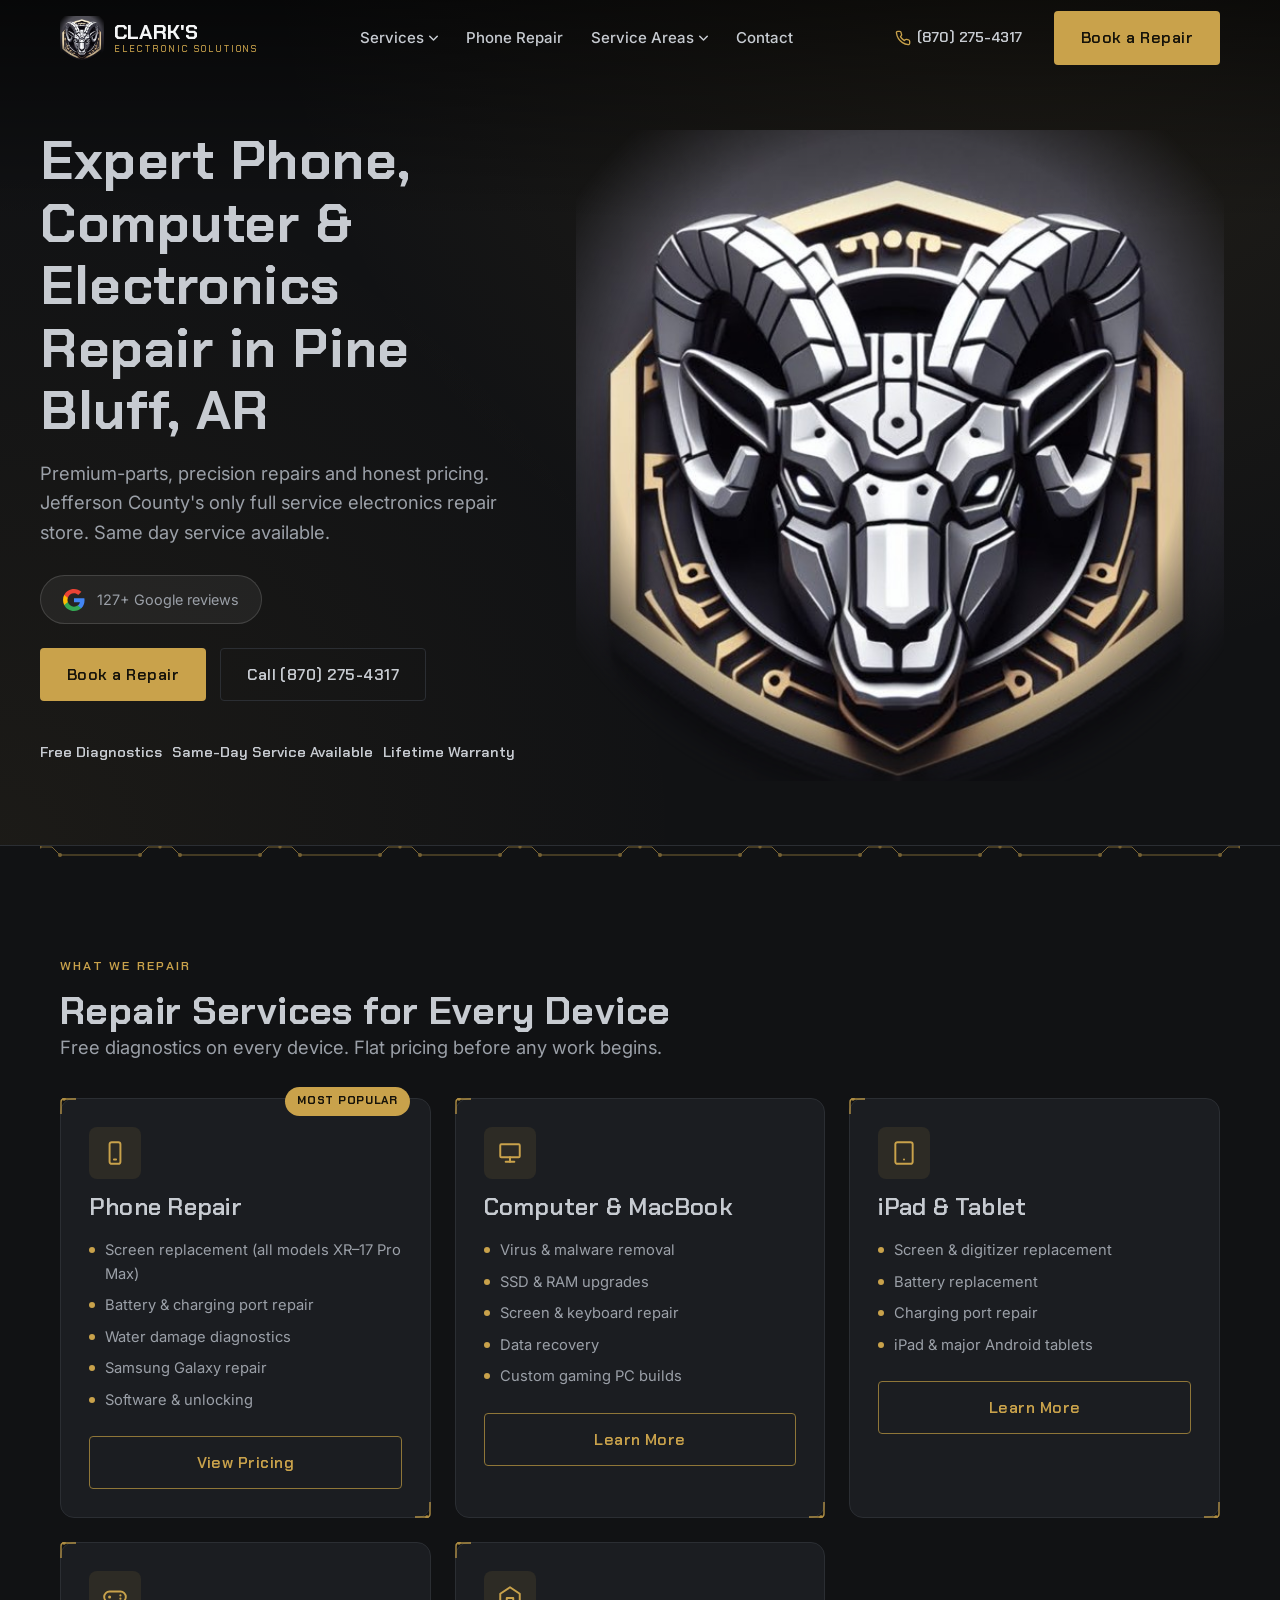
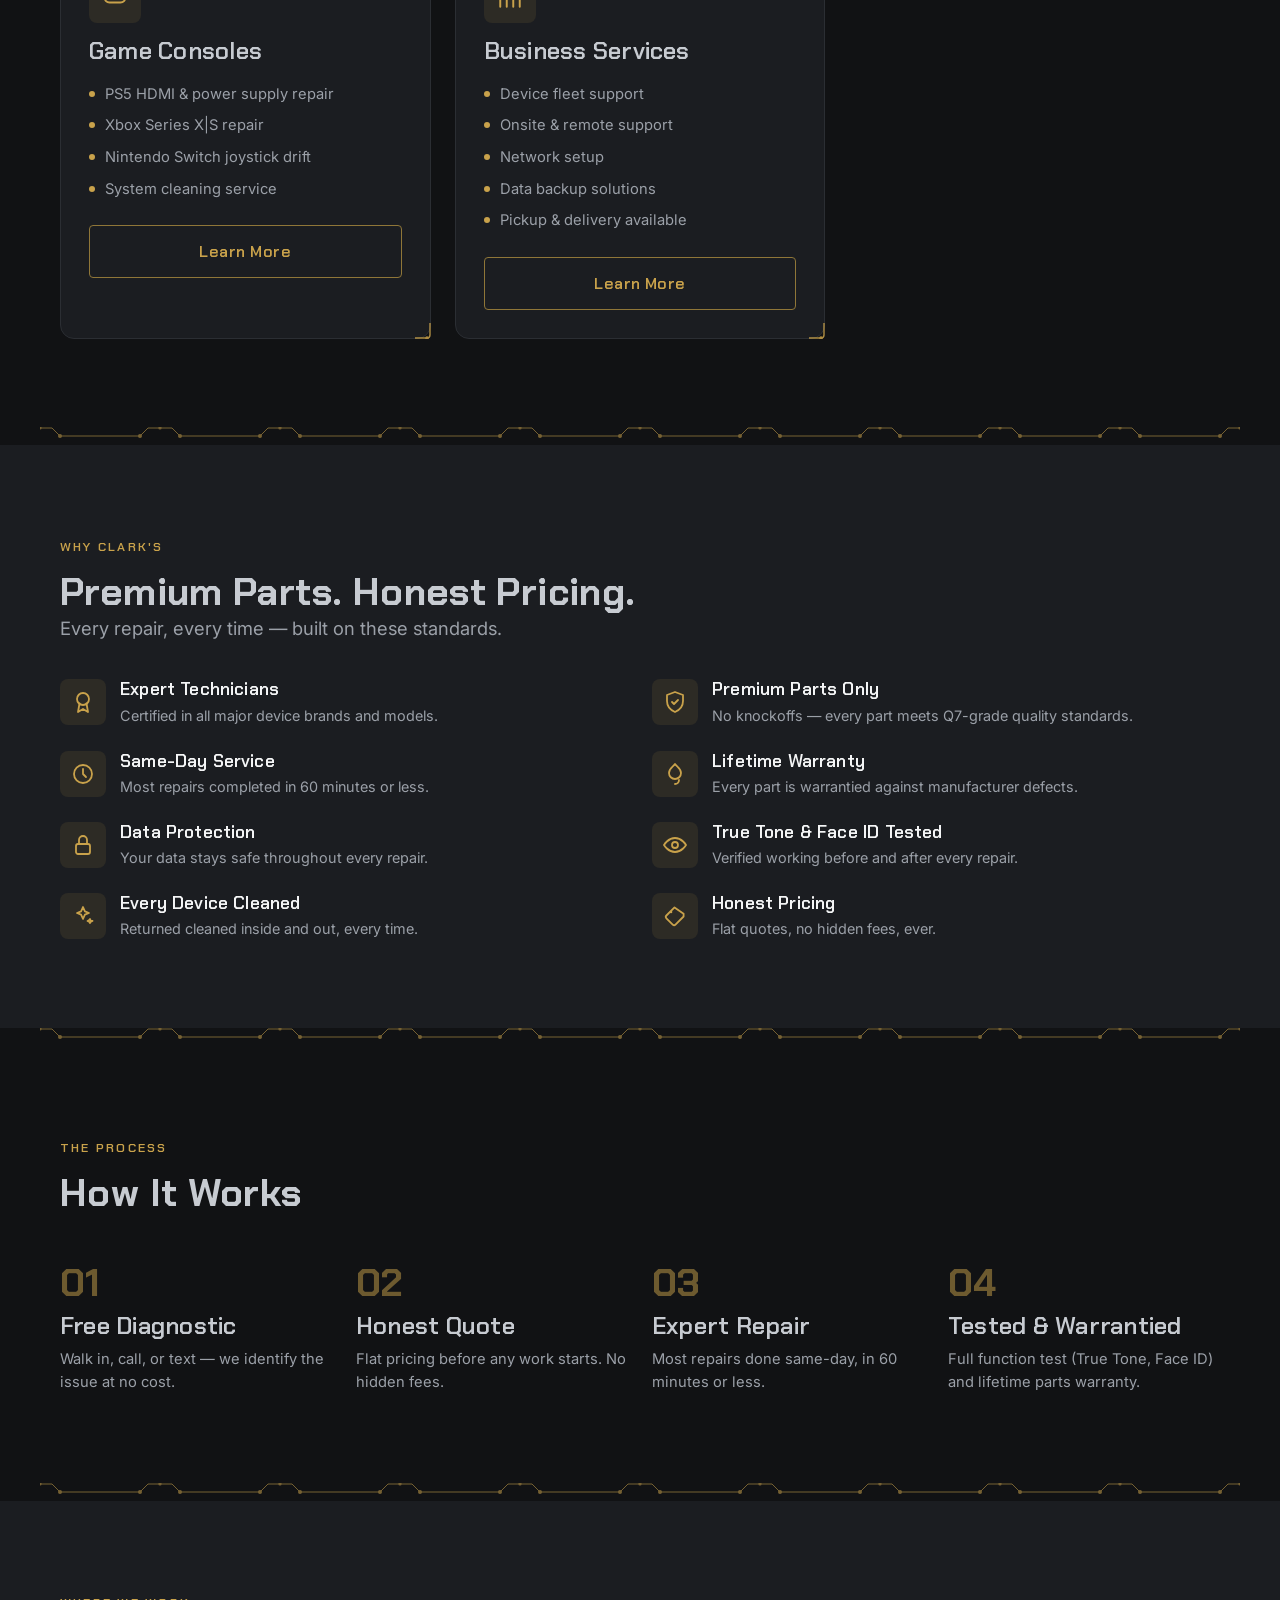
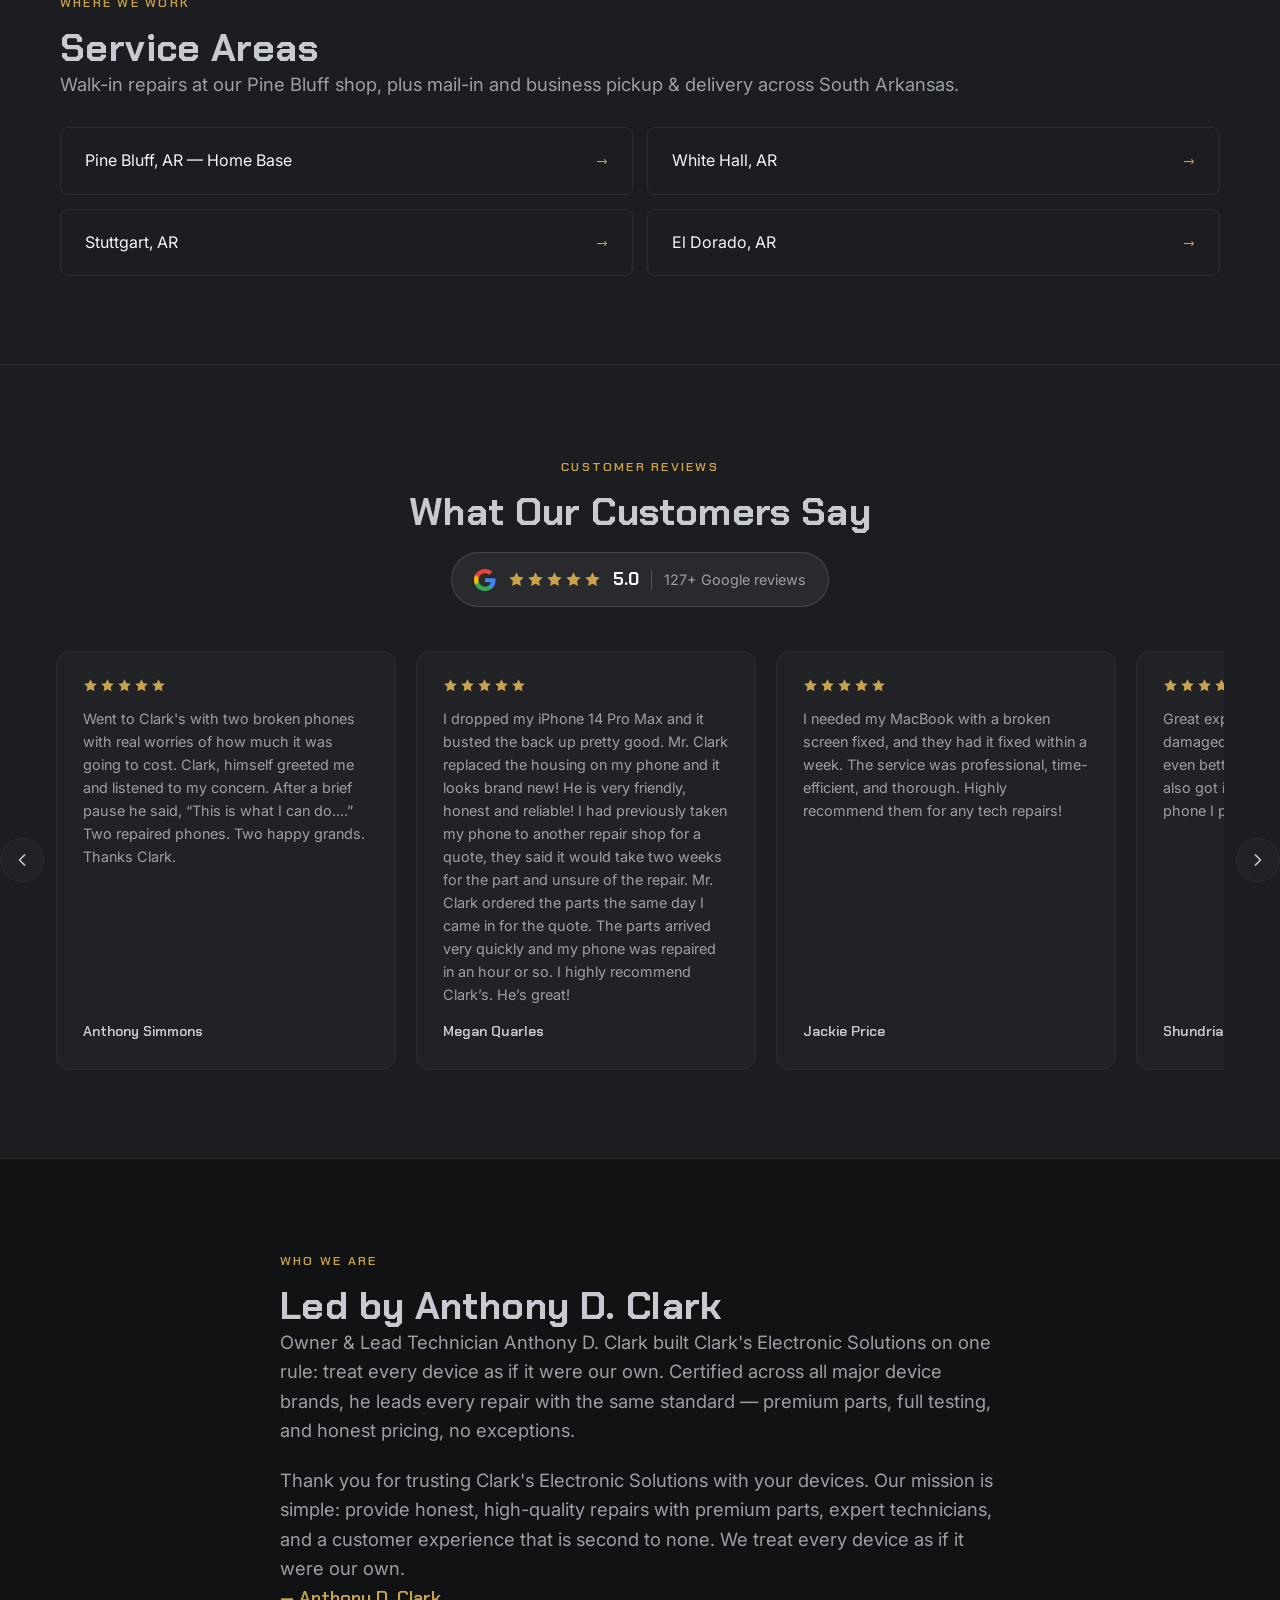
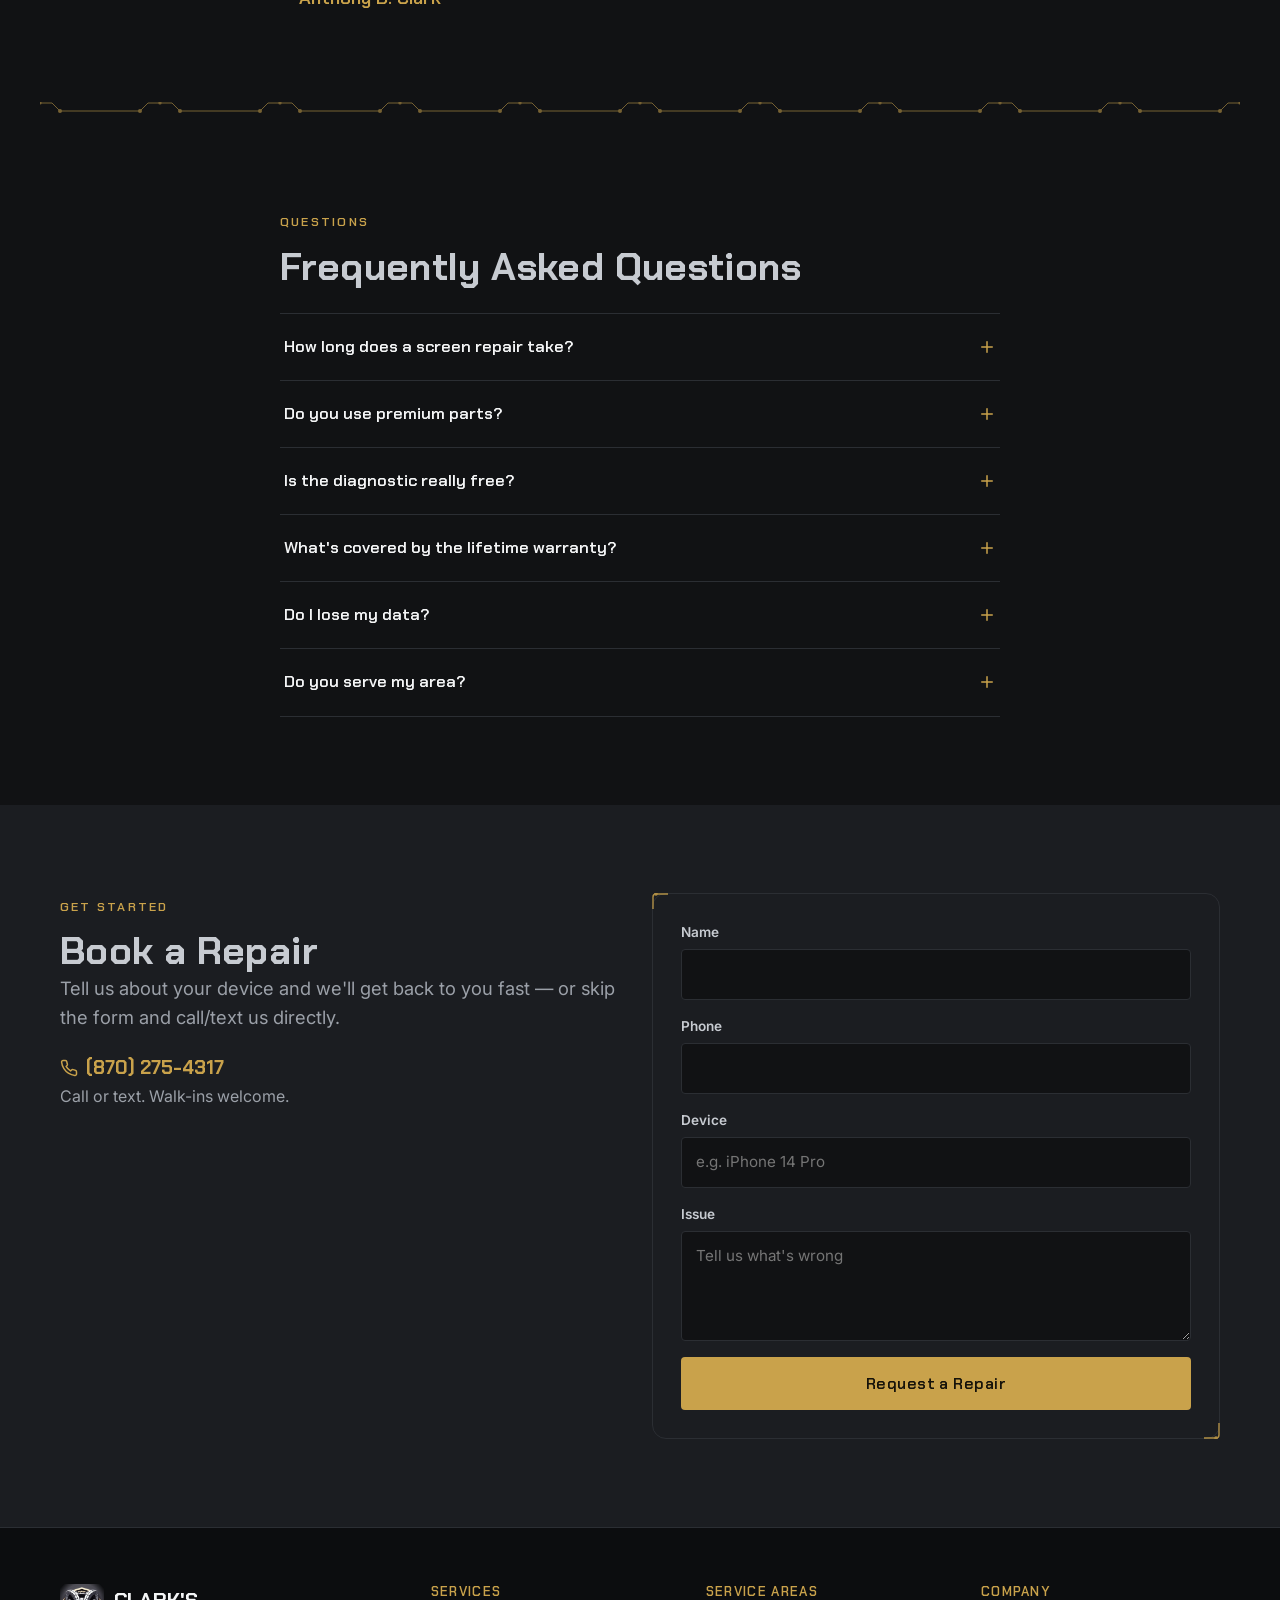
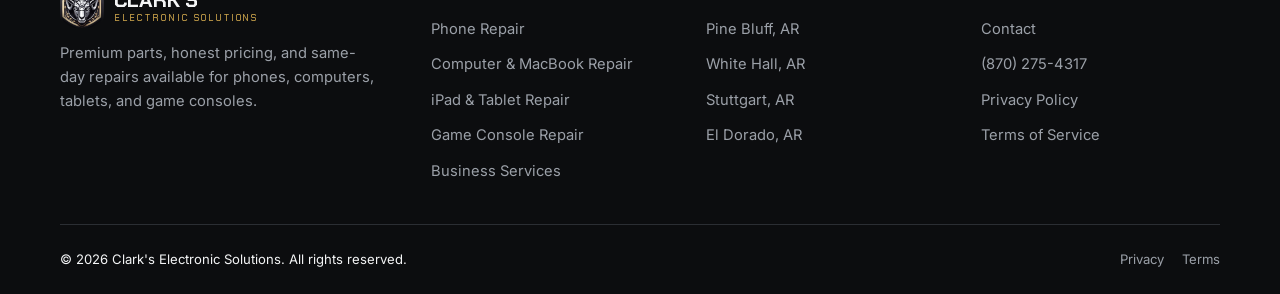
==== commit ba89a3b2: "Add files via upload" ====
--- a/index.html
+++ b/index.html
@@ -165,7 +165,7 @@
         </div>
         <ul class="trust-strip">
           <li>Free Diagnostics</li>
-          <li>Same-Day Service</li>
+          <li>Same-Day Service Available</li>
           <li>Lifetime Warranty</li>
         </ul>
       </div>
--- a/styles.css
+++ b/styles.css
@@ -146,6 +146,24 @@
   background: rgba(17,18,20,0.92);
   backdrop-filter: saturate(140%) blur(10px);
   border-bottom: 1px solid var(--border);
+  transition: background .3s ease, border-color .3s ease, box-shadow .3s ease;
+}
+.site-header.is-scrolled { box-shadow: 0 6px 20px rgba(0,0,0,0.35); }
+
+/* Home page: header floats transparently over the hero art until scrolled,
+   instead of sitting in a solid bar. Fixed (not sticky) so it never
+   reserves flow space and the hero can bleed all the way to the top. */
+.page-home .site-header {
+  position: fixed;
+  top: 0; left: 0; right: 0;
+  background: transparent;
+  backdrop-filter: none;
+  border-bottom-color: transparent;
+}
+.page-home .site-header.is-scrolled {
+  background: rgba(17,18,20,0.92);
+  backdrop-filter: saturate(140%) blur(10px);
+  border-bottom-color: var(--border);
 }
 
 .header-inner {
@@ -243,6 +261,7 @@
   display: none;
   align-items: center;
   gap: 6px;
+  margin-right: 22px;
   font-family: var(--font-display);
   font-weight: 600;
   color: var(--silver);
@@ -369,35 +388,53 @@
 /* ---- Hero ---- */
 .hero {
   position: relative;
-  padding: 56px 0 64px;
+  padding: 0 0 56px;
   background:
     radial-gradient(circle at 80% -10%, rgba(201,162,75,0.10), transparent 55%),
     radial-gradient(circle at 0% 100%, rgba(201,162,75,0.06), transparent 45%);
   border-bottom: 1px solid var(--border);
-}
-.hero-grid {
-  display: grid;
-  gap: 40px;
-  align-items: center;
-}
+  overflow: hidden;
+}
+
+/* Scrim so the floating transparent header stays legible over the hero art
+   underneath it, without needing a solid header background. */
+.hero::before {
+  content: "";
+  position: absolute;
+  top: 0; left: 0; right: 0;
+  height: 220px;
+  background: linear-gradient(to bottom, rgba(0,0,0,0.6), transparent);
+  pointer-events: none;
+  z-index: 1;
+}
+
+/* Full-bleed: sits outside .container so it spans the entire hero width
+   (edge-to-edge on mobile) regardless of the page's max-width container. */
 .hero-emblem-wrap {
+  position: relative;
+  width: 100%;
   display: flex;
   justify-content: center;
+  /* Clears the floating fixed header (--header-h) plus breathing room, so
+     the ram's top edge starts cleanly below it instead of poking up behind
+     the header and crowding the "Clark's Electronic Solutions" wordmark. */
+  padding-top: calc(var(--header-h) + 24px);
 }
 .hero-emblem {
-  width: 200px;
-  height: 200px;
+  width: clamp(240px, 74vw, 336px);
+  height: clamp(240px, 74vw, 336px);
   object-fit: cover;
   object-position: center 30%;
-  -webkit-mask-image: radial-gradient(circle at 50% 45%, #000 58%, transparent 80%);
-  mask-image: radial-gradient(circle at 50% 45%, #000 58%, transparent 80%);
-}
-.hero-wordmark { text-align: center; margin-top: -8px; }
-.hero-wordmark .brand-name { font-size: 2.1rem; }
-.hero-wordmark .brand-sub { font-size: 0.72rem; }
-.hero h1 { margin: 20px 0 16px; text-align: center; }
+  -webkit-mask-image: radial-gradient(circle at 50% 45%, #000 60%, transparent 82%);
+  mask-image: radial-gradient(circle at 50% 45%, #000 60%, transparent 82%);
+}
+
+.hero-grid { position: relative; z-index: 2; }
+.hero-content { text-align: center; }
+.hero h1 { margin: 0 0 16px; text-align: center; }
 .hero .lede { text-align: center; max-width: 640px; margin: 0 auto 28px; }
 .hero .btn-row { justify-content: center; }
+.hero .hero-badge { margin: 0 auto 24px; }
 
 .trust-strip {
   margin-top: 40px;
@@ -421,12 +458,48 @@
 @media (min-width: 700px) {
   .trust-strip { grid-template-columns: repeat(3, auto); justify-content: center; }
   .trust-strip li { background: transparent; border: none; padding: 0; }
-}
-
-@media (min-width: 900px) {
-  .hero-grid { grid-template-columns: 260px 1fr; text-align: left; }
-  .hero-wordmark, .hero h1, .hero .lede { text-align: left; margin-left: 0; margin-right: 0; }
+  .hero-emblem { width: clamp(304px, 48vw, 416px); height: clamp(304px, 48vw, 416px); }
+}
+
+/* Desktop: switch from stacked/centered to a split layout — copy top-aligned
+   on the left, the ram emblem on the right sized down with breathing room
+   on every side so it no longer overtakes the whole hero. */
+@media (min-width: 1000px) {
+  .hero {
+    min-height: 600px;
+    display: flex;
+    align-items: stretch;
+    padding-bottom: 0;
+  }
+  .hero-emblem-wrap {
+    position: absolute;
+    top: 0; right: 0; bottom: 0;
+    /* width must be reset to auto — the base (mobile) rule sets
+       width:100%, and leaving that in place over-constrains the box
+       (left + width + right all set), which makes the browser ignore
+       right:0 and overflow the image off the edge of the viewport. */
+    width: auto;
+    /* Positions the image's left edge exactly (copy's right edge + 56px),
+       tracking the centered .container at any viewport width, so the gap
+       to the copy on the left equals the 56px padding to the border on
+       the right — not just an approximation at one screen size. */
+    left: calc(max(0px, (100vw - 1200px) / 2) + 500px);
+    padding: 130px 56px 64px 56px;
+    box-sizing: border-box;
+  }
+  .hero-emblem {
+    width: 100%;
+    height: 100%;
+    max-width: none;
+    border-radius: var(--radius-lg);
+    object-position: center 24%;
+  }
+  .hero-grid { width: 100%; padding: 130px 0 80px; }
+  .hero-content { text-align: left; max-width: 480px; }
+  .hero h1, .hero .lede { text-align: left; margin-left: 0; margin-right: 0; }
   .hero .btn-row { justify-content: flex-start; }
+  .hero .hero-badge { margin: 0 0 24px; }
+  .hero .trust-strip { justify-content: flex-start; }
 }
 
 /* ---- Page Header (non-home pages) ---- */
@@ -678,6 +751,111 @@
 .form-field textarea { resize: vertical; min-height: 110px; }
 .form-note { font-size: 0.82rem; color: var(--text-muted); margin-top: 4px; }
 
+/* ---- Customer Reviews (auto-scrolling marquee) ---- */
+.reviews-section {
+  padding: 64px 0;
+  background: var(--panel);
+  border-top: 1px solid var(--border);
+  border-bottom: 1px solid var(--border);
+  overflow: hidden;
+}
+@media (min-width: 700px) { .reviews-section { padding: 88px 0; } }
+
+/* Google rating pill badge — reused in the hero and the reviews section */
+.google-badge {
+  display: inline-flex;
+  align-items: center;
+  gap: 12px;
+  padding: 12px 22px;
+  background: rgba(255,255,255,0.06);
+  border: 1px solid rgba(255,255,255,0.14);
+  border-radius: 999px;
+}
+.google-badge .stars { display: inline-flex; gap: 2px; }
+.google-badge .star { width: 17px; height: 17px; fill: var(--gold); }
+.google-badge .reviews-score {
+  font-family: var(--font-display);
+  font-weight: 700;
+  color: var(--white);
+  font-size: 1.1rem;
+}
+.google-badge .badge-divider { width: 1px; height: 20px; background: rgba(255,255,255,0.2); }
+.google-badge .reviews-count { color: var(--text-muted); font-size: 0.9rem; white-space: nowrap; }
+
+.reviews-rating { display: flex; justify-content: center; margin-top: 18px; }
+
+/* Carousel: prev/next arrows plus a native horizontal-scroll row, advanced
+   by JS in discrete one-card jumps via scrollTo (see main.js). Deliberately
+   avoids CSS mask-image, keyframe/transform animation, and a continuous
+   per-frame scrollLeft loop — all three were tested and failed to render
+   the row correctly in Safari (a continuous JS-driven scrollLeft change is
+   a known WebKit repaint bug). Native overflow-x guarantees the cards are
+   always visible and swipeable even if JS never runs. */
+.reviews-carousel {
+  margin-top: 44px;
+  display: flex;
+  align-items: center;
+  gap: 12px;
+}
+.reviews-nav {
+  flex: 0 0 auto;
+  width: 44px;
+  height: 44px;
+  border-radius: 50%;
+  background: var(--panel-raised);
+  border: 1px solid var(--border);
+  color: var(--silver);
+  display: flex;
+  align-items: center;
+  justify-content: center;
+  transition: border-color .2s ease, color .2s ease;
+}
+.reviews-nav:hover { border-color: var(--gold); color: var(--gold); }
+.reviews-nav svg { width: 20px; height: 20px; }
+
+.reviews-marquee {
+  flex: 1 1 auto;
+  min-width: 0;
+  width: 100%;
+  overflow-x: auto;
+  overflow-y: hidden;
+  -webkit-overflow-scrolling: touch;
+  scroll-behavior: smooth;
+  scrollbar-width: none;
+}
+.reviews-marquee::-webkit-scrollbar { display: none; }
+
+.reviews-track {
+  display: flex;
+  gap: 20px;
+  width: max-content;
+}
+
+.review-card {
+  /* Shrinks to fit whatever width the marquee actually has left after the
+     container padding + two 44px nav buttons + gaps, capped at 340px, so
+     one card fits fully in view on narrow phones instead of always being
+     340px wide and getting clipped by the visible area. */
+  flex: 0 0 min(340px, calc(100vw - 152px));
+  background: var(--panel-raised);
+  border: 1px solid var(--border);
+  border-radius: var(--radius-lg);
+  padding: 26px;
+  display: flex;
+  flex-direction: column;
+  gap: 14px;
+}
+.review-card .stars { display: inline-flex; gap: 2px; }
+.review-card .star { width: 15px; height: 15px; fill: var(--gold); }
+.review-card p { font-size: 0.9rem; color: var(--text-muted); line-height: 1.6; margin: 0; }
+.review-card .review-name {
+  font-family: var(--font-display);
+  font-weight: 600;
+  color: var(--silver);
+  font-size: 0.88rem;
+  margin-top: auto;
+}
+
 /* ---- Contact strip ---- */
 .contact-cta {
   text-align: center;
@@ -755,6 +933,20 @@
 .center { text-align: center; }
 .max-w-content { max-width: 760px; }
 .max-w-content.center { margin-left: auto; margin-right: auto; }
+
+/* Service-area intro paragraphs (and similar single-column body copy):
+   plain, never bold, all one consistent size and (lighter/muted) color —
+   overrides .lede's larger size/muted color on the first paragraph only
+   applying to itself, so every paragraph here matches instead of the
+   first one reading bigger and the rest reading smaller. Real breathing
+   room between them too (the global reset zeroes out <p> margins). */
+.container.max-w-content > p {
+  font-size: 1.15rem;
+  font-weight: 400;
+  color: var(--text-muted);
+  margin-bottom: 20px;
+}
+.container.max-w-content > p:last-child { margin-bottom: 0; }
 .stack { display: flex; flex-direction: column; gap: 16px; }
 .sr-only {
   position: absolute;
@@ -780,14 +972,13 @@
   padding: 7px 16px;
 }
 
-.map-embed-placeholder {
-  background: var(--panel);
-  border: 1px dashed var(--border);
+.map-embed {
+  border: 1px solid var(--border);
   border-radius: var(--radius-md);
-  padding: 60px 20px;
-  text-align: center;
-  color: var(--text-muted);
-}
+  overflow: hidden;
+  line-height: 0;
+}
+.map-embed iframe { display: block; }
 
 blockquote.legal, .legal-body {
   color: var(--text-muted);
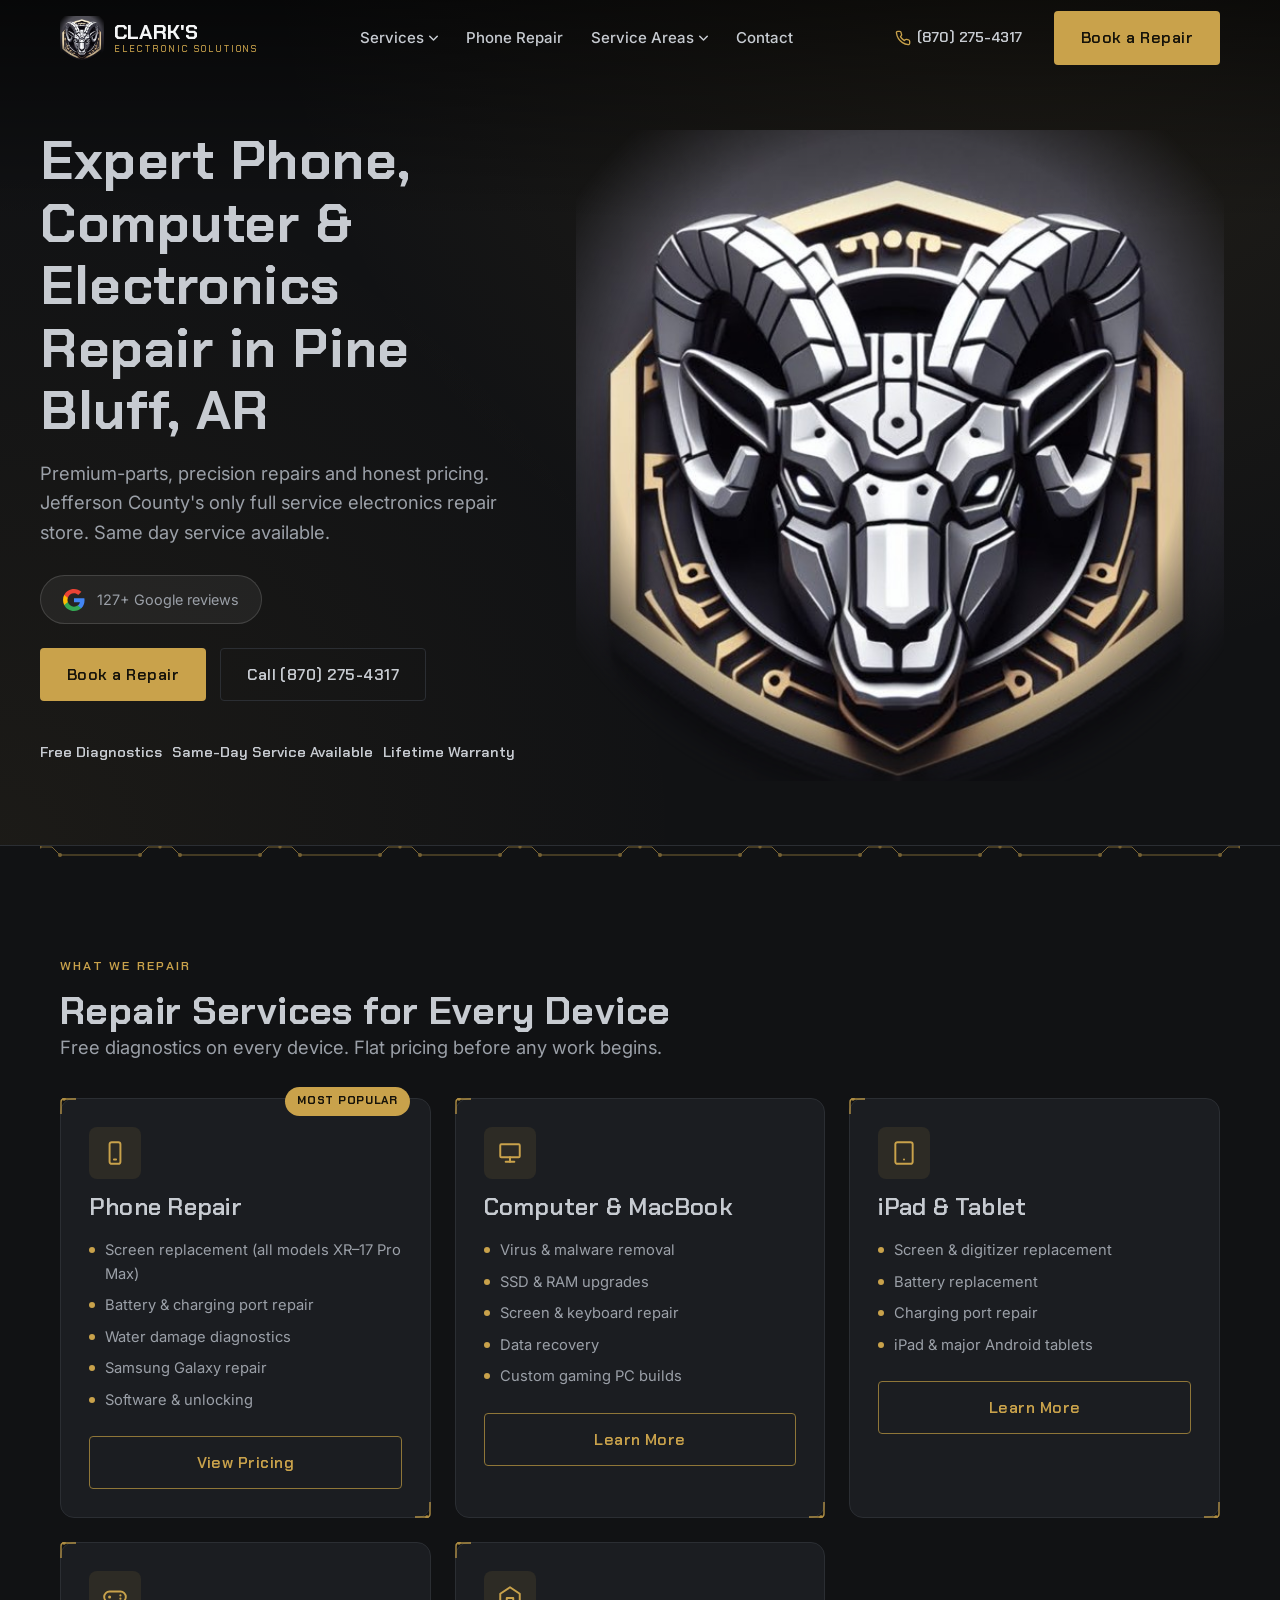
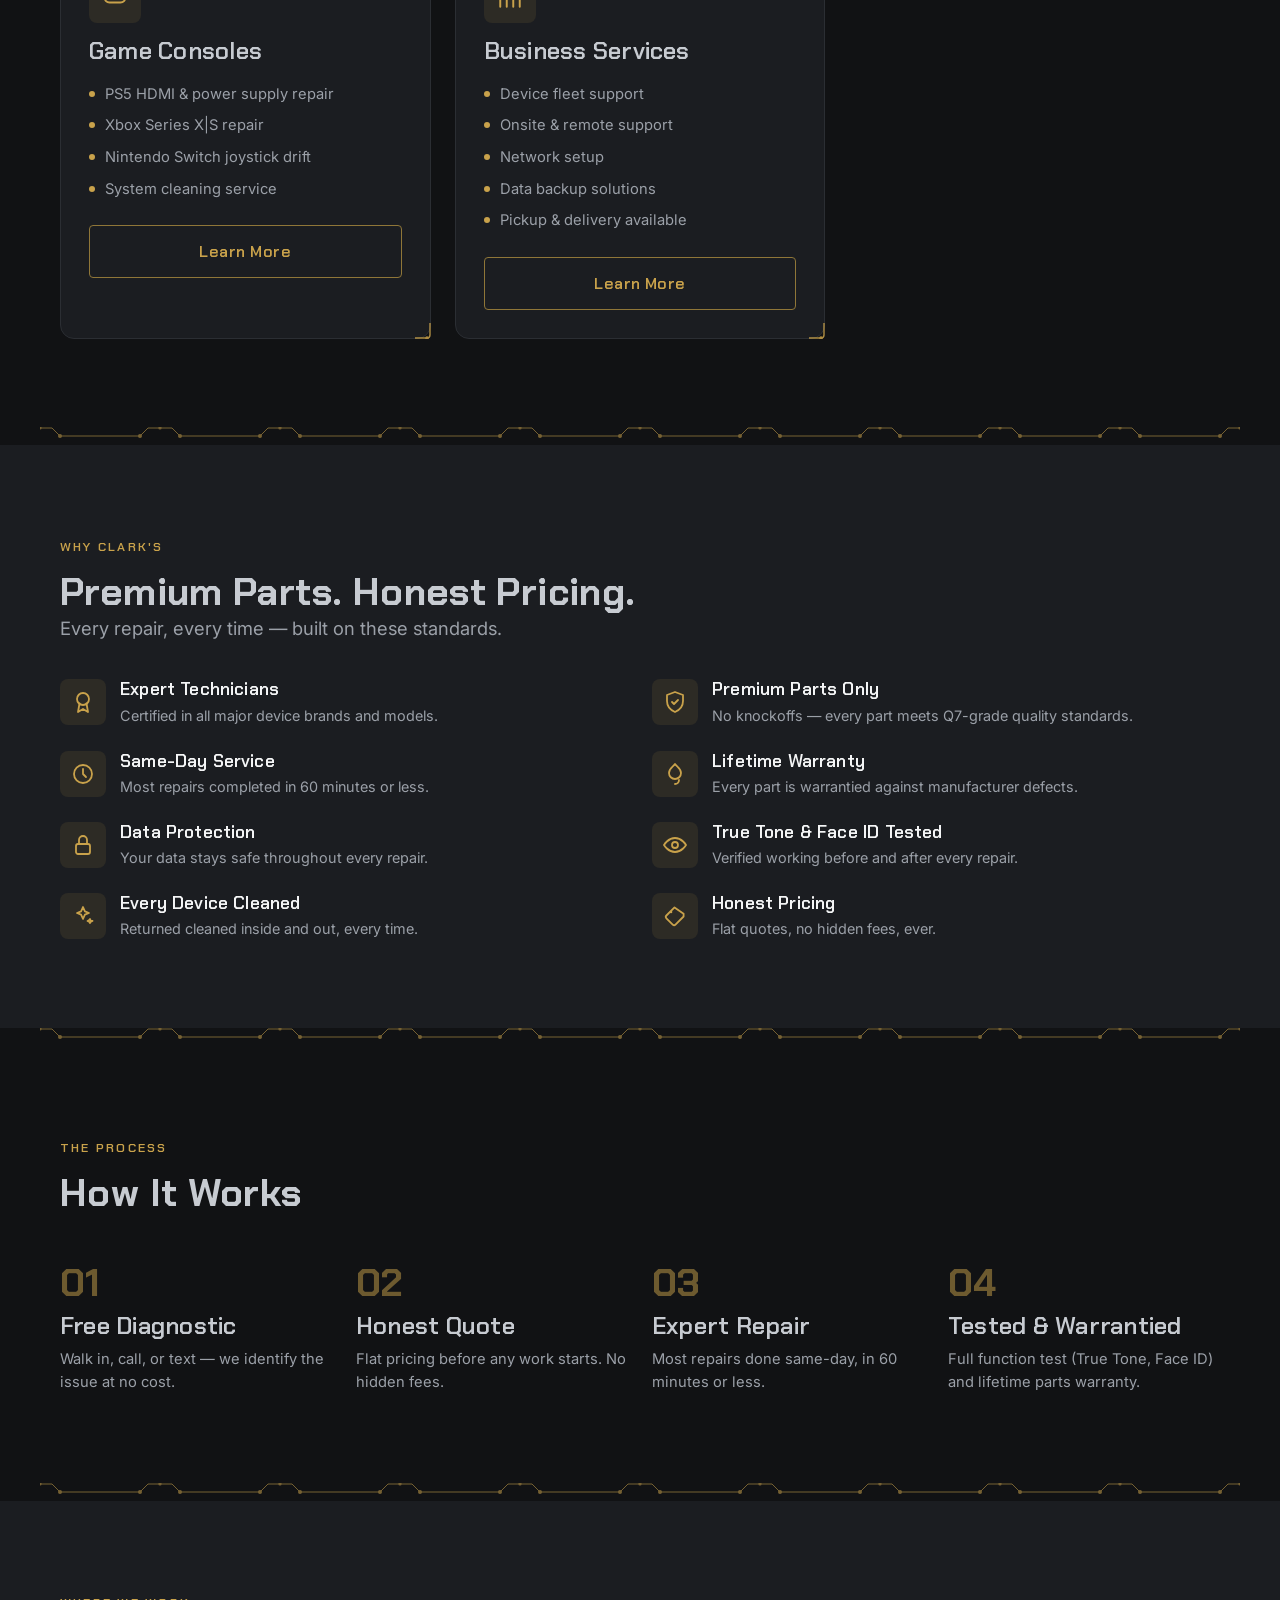
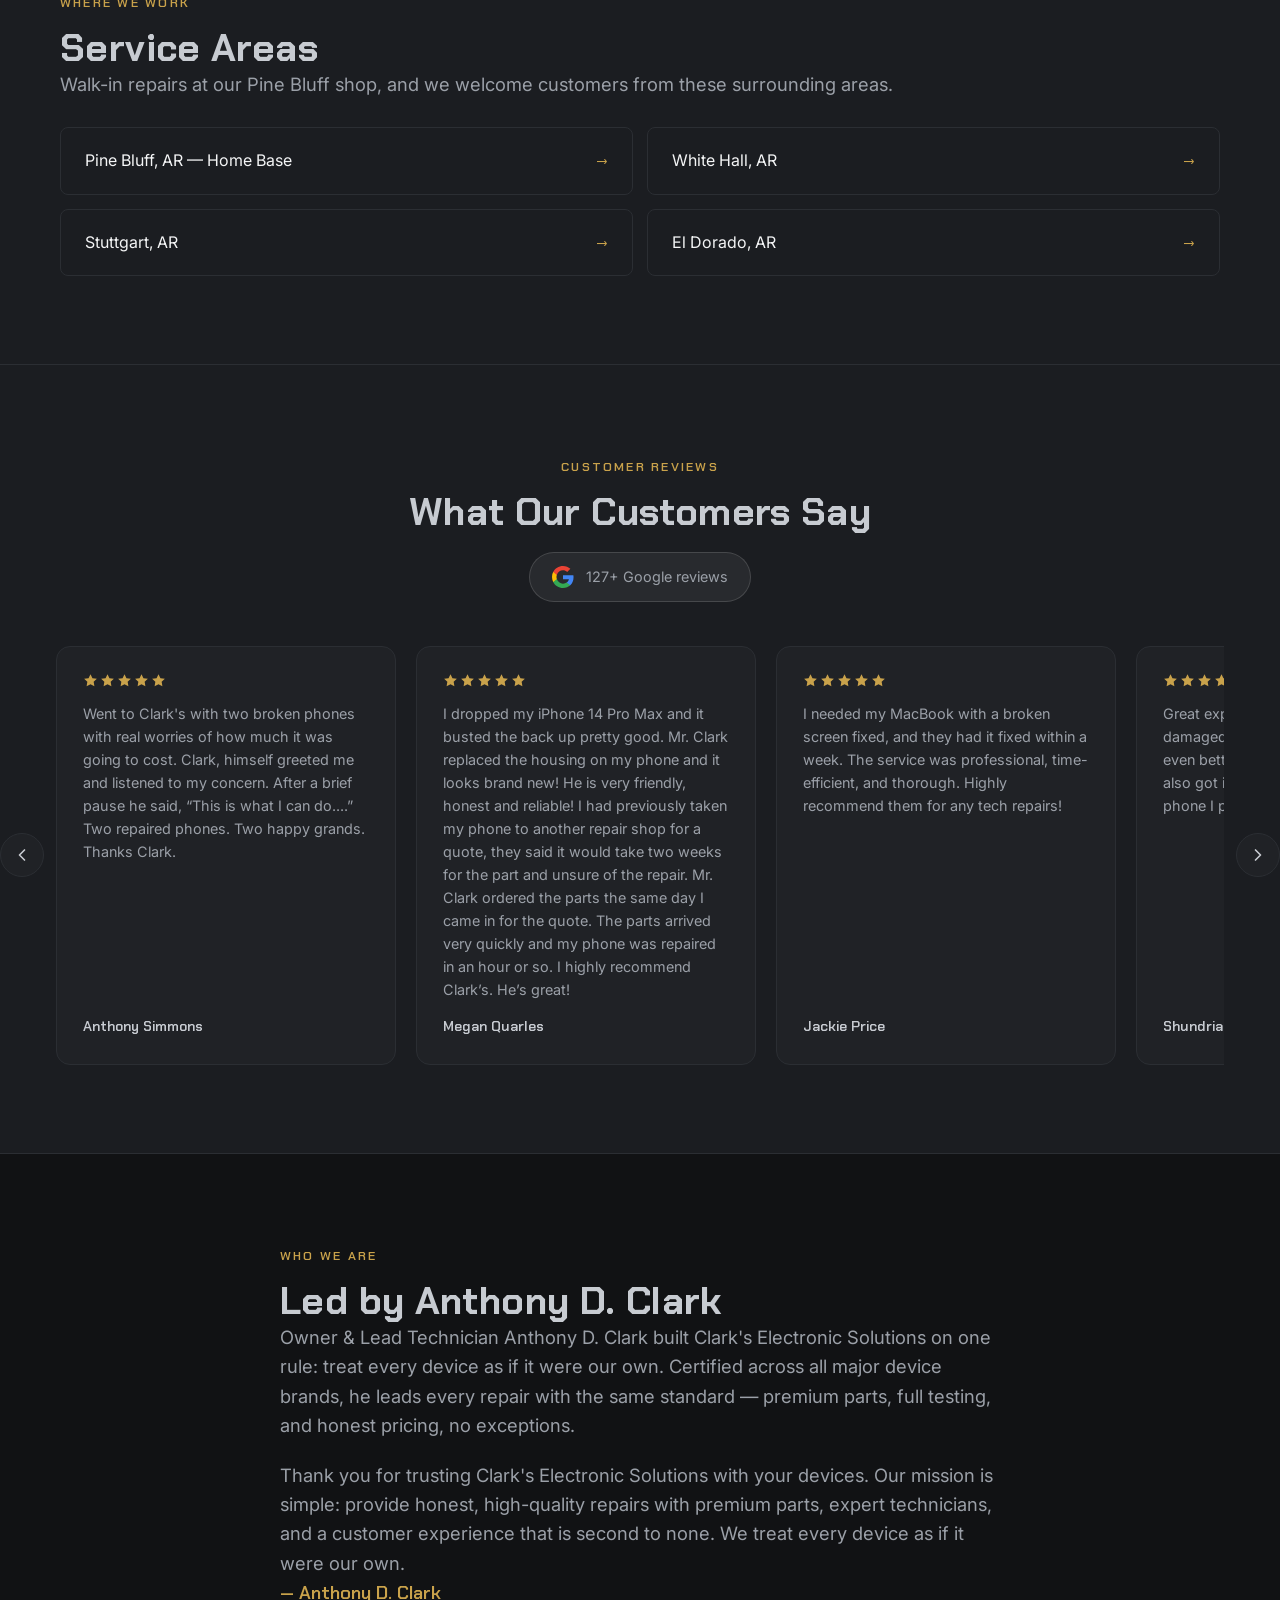
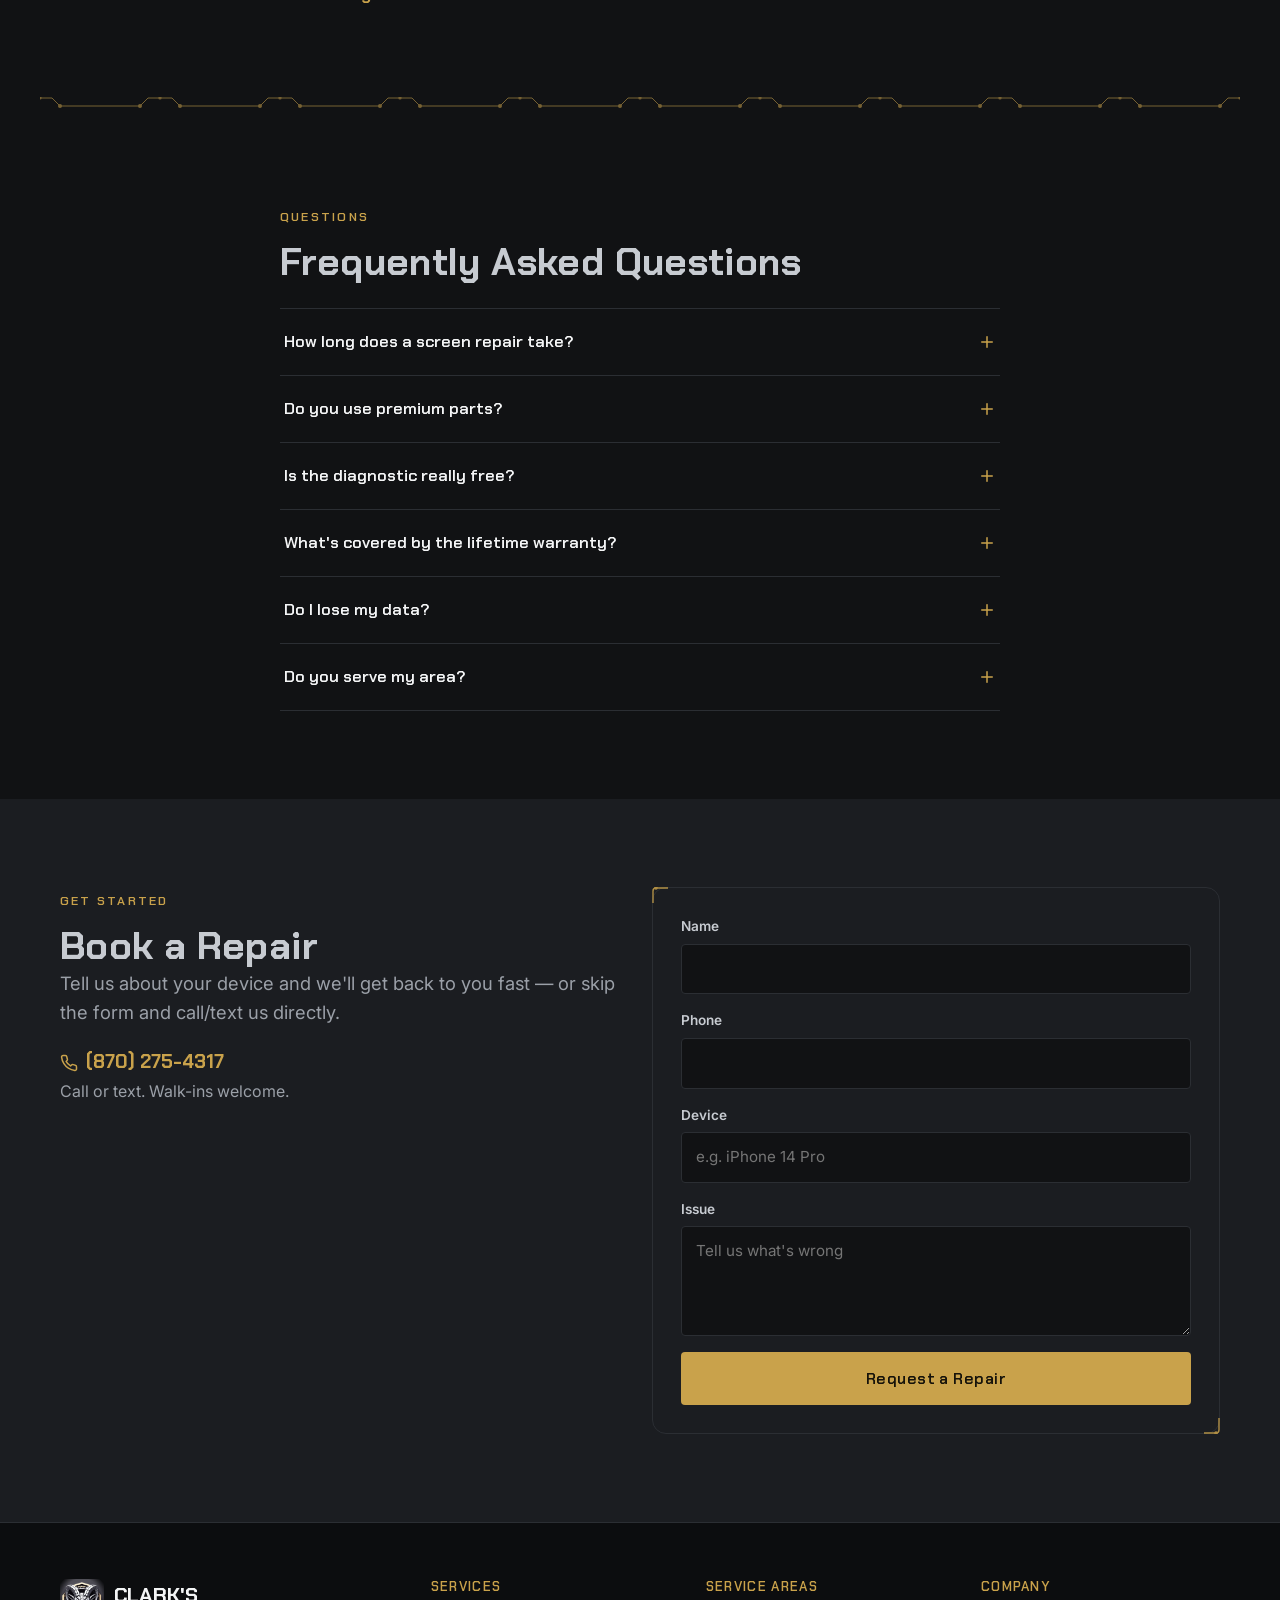
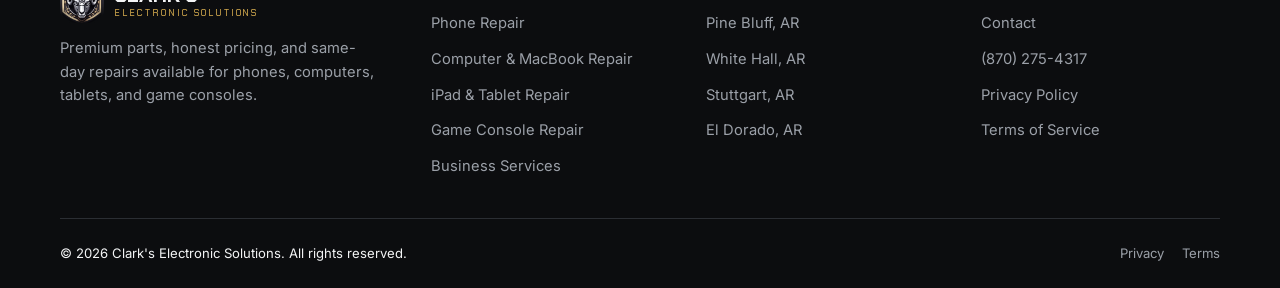
==== commit 2fca7e57: "Add files via upload" ====
--- a/index.html
+++ b/index.html
@@ -362,7 +362,7 @@
     <div class="container">
       <span class="eyebrow">Where We Work</span>
       <h2>Service Areas</h2>
-      <p class="lede" style="margin-bottom:28px;">Walk-in repairs at our Pine Bluff shop, plus mail-in and business pickup &amp; delivery across South Arkansas.</p>
+      <p class="lede" style="margin-bottom:28px;">Walk-in repairs at our Pine Bluff shop, and we welcome customers from these surrounding areas.</p>
       <div class="area-list">
         <a href="areas/pine-bluff-ar.html" class="area-link-card"><span>Pine Bluff, AR &mdash; Home Base</span> <span class="arrow">&rarr;</span></a>
         <a href="areas/white-hall-ar.html" class="area-link-card"><span>White Hall, AR</span> <span class="arrow">&rarr;</span></a>
@@ -385,15 +385,6 @@
             <path fill="#FBBC05" d="M5.27 14.31c-.24-.72-.38-1.49-.38-2.31s.14-1.59.38-2.31V6.6H1.27C.46 8.19 0 9.98 0 12s.46 3.81 1.27 5.4l4-3.09z"/>
             <path fill="#EA4335" d="M12 4.75c1.77 0 3.35.61 4.6 1.8l3.45-3.45C17.95 1.19 15.24 0 12 0 7.29 0 3.24 2.7 1.27 6.6l4 3.09C6.22 6.86 8.87 4.75 12 4.75z"/>
           </svg>
-          <span class="stars" aria-hidden="true">
-            <svg class="star" viewBox="0 0 20 20"><path d="M10 1.5l2.6 5.4 5.9.8-4.3 4.1 1 5.9L10 14.9l-5.2 2.8 1-5.9L1.5 7.7l5.9-.8z"/></svg>
-            <svg class="star" viewBox="0 0 20 20"><path d="M10 1.5l2.6 5.4 5.9.8-4.3 4.1 1 5.9L10 14.9l-5.2 2.8 1-5.9L1.5 7.7l5.9-.8z"/></svg>
-            <svg class="star" viewBox="0 0 20 20"><path d="M10 1.5l2.6 5.4 5.9.8-4.3 4.1 1 5.9L10 14.9l-5.2 2.8 1-5.9L1.5 7.7l5.9-.8z"/></svg>
-            <svg class="star" viewBox="0 0 20 20"><path d="M10 1.5l2.6 5.4 5.9.8-4.3 4.1 1 5.9L10 14.9l-5.2 2.8 1-5.9L1.5 7.7l5.9-.8z"/></svg>
-            <svg class="star" viewBox="0 0 20 20"><path d="M10 1.5l2.6 5.4 5.9.8-4.3 4.1 1 5.9L10 14.9l-5.2 2.8 1-5.9L1.5 7.7l5.9-.8z"/></svg>
-          </span>
-          <span class="reviews-score">5.0</span>
-          <span class="badge-divider" aria-hidden="true"></span>
           <span class="reviews-count">127+ Google reviews</span>
         </div>
       </div>
